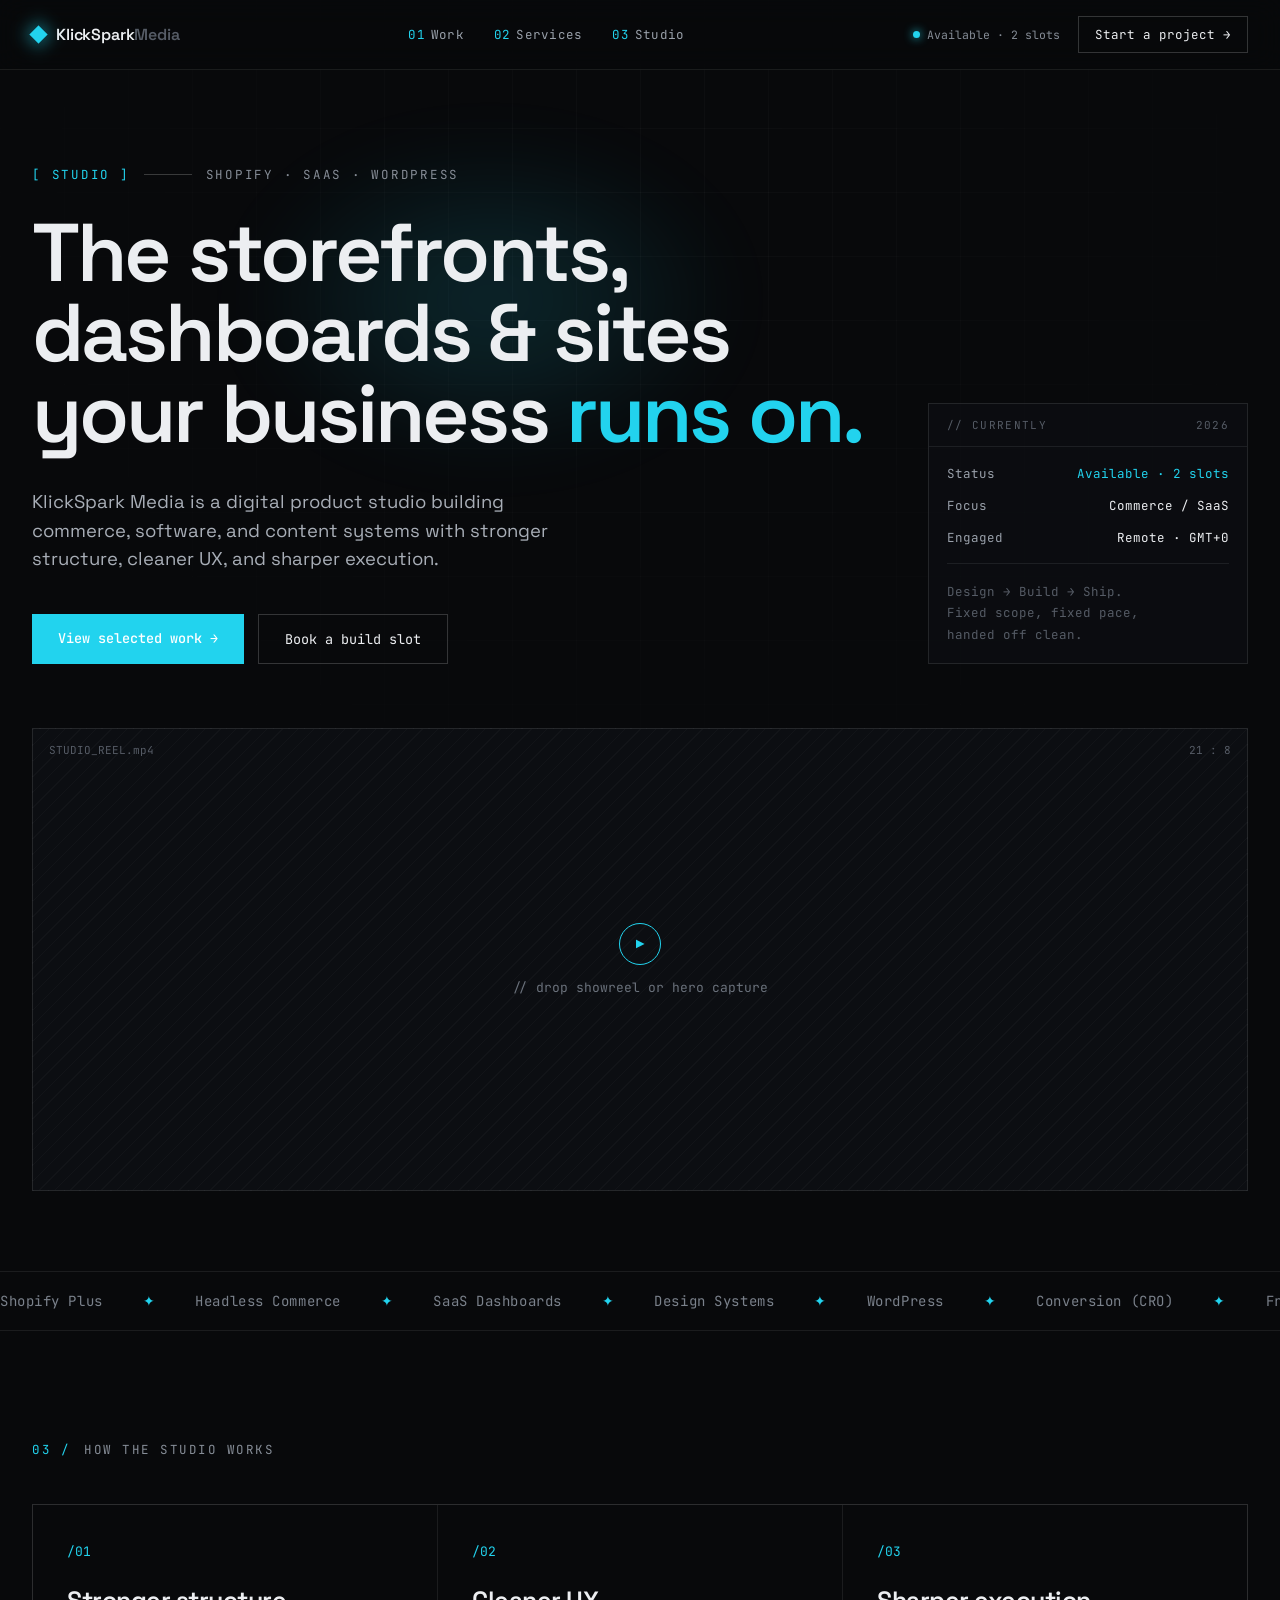
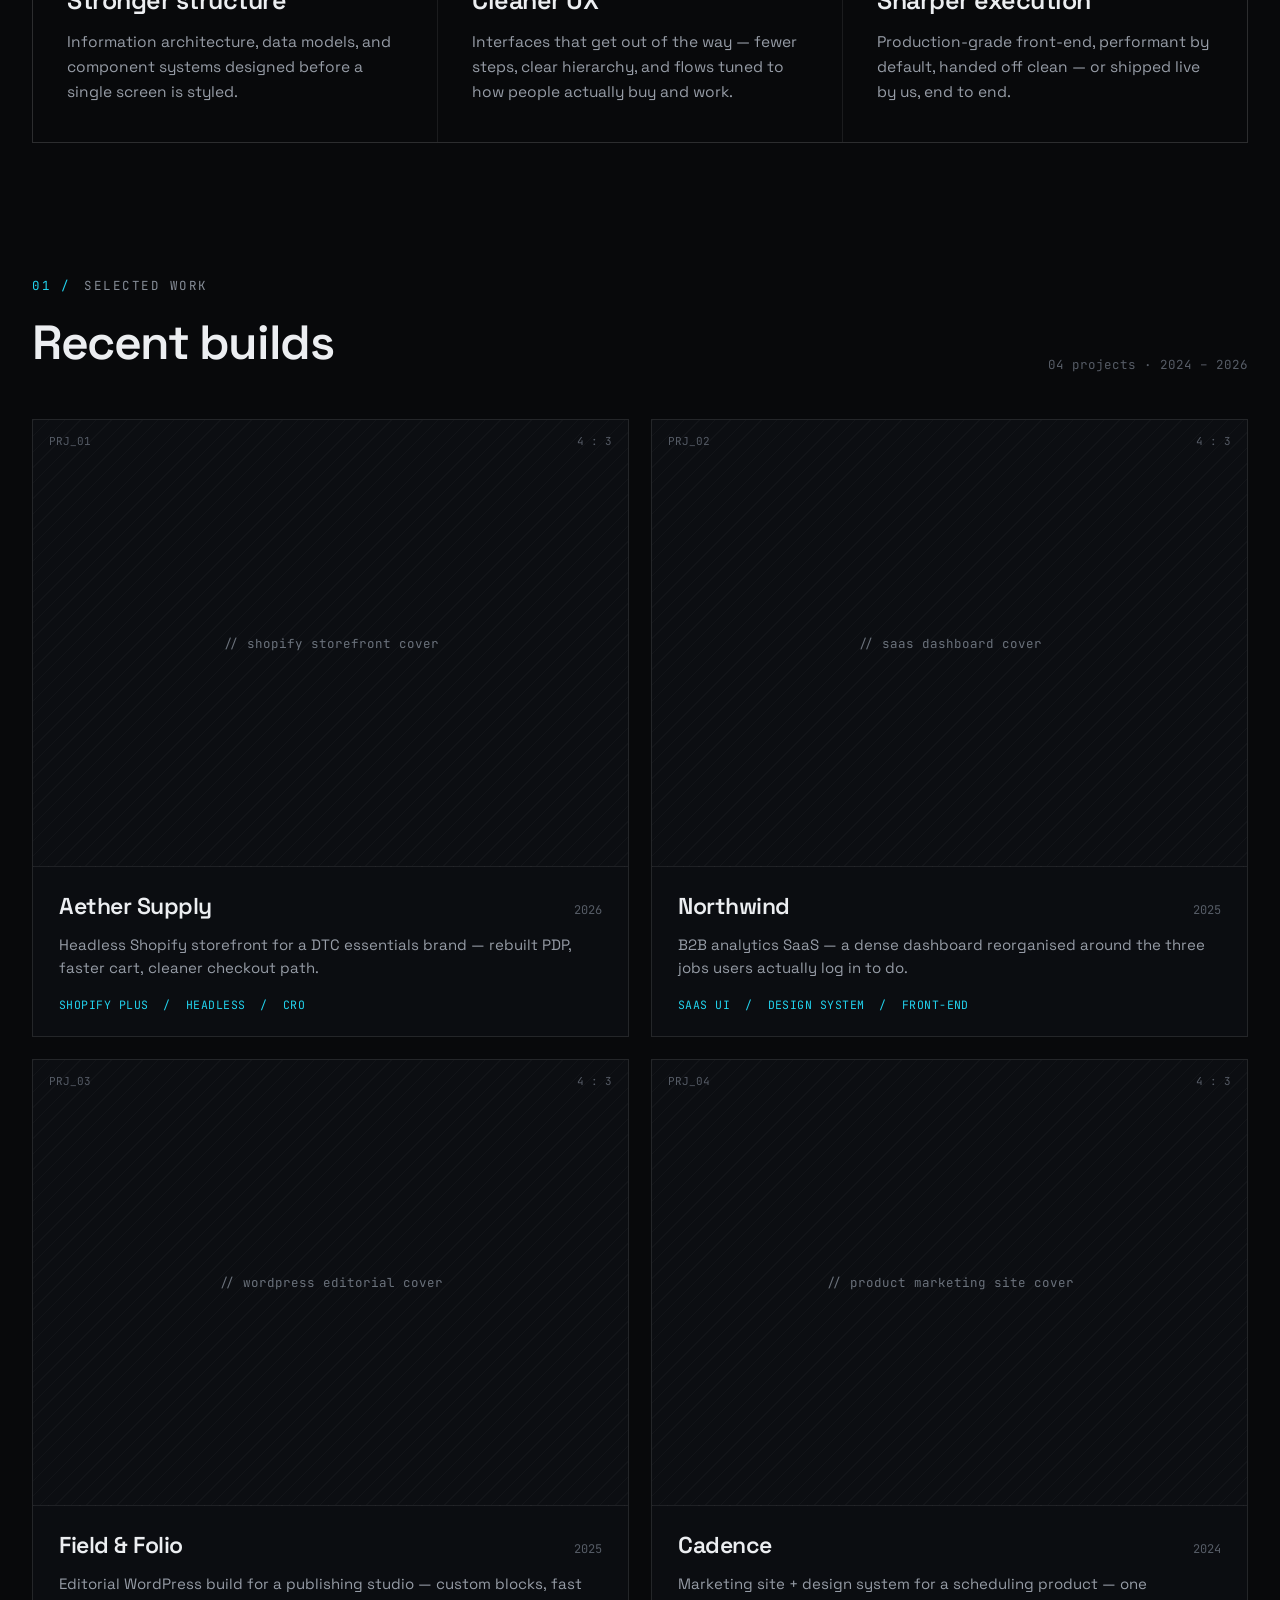
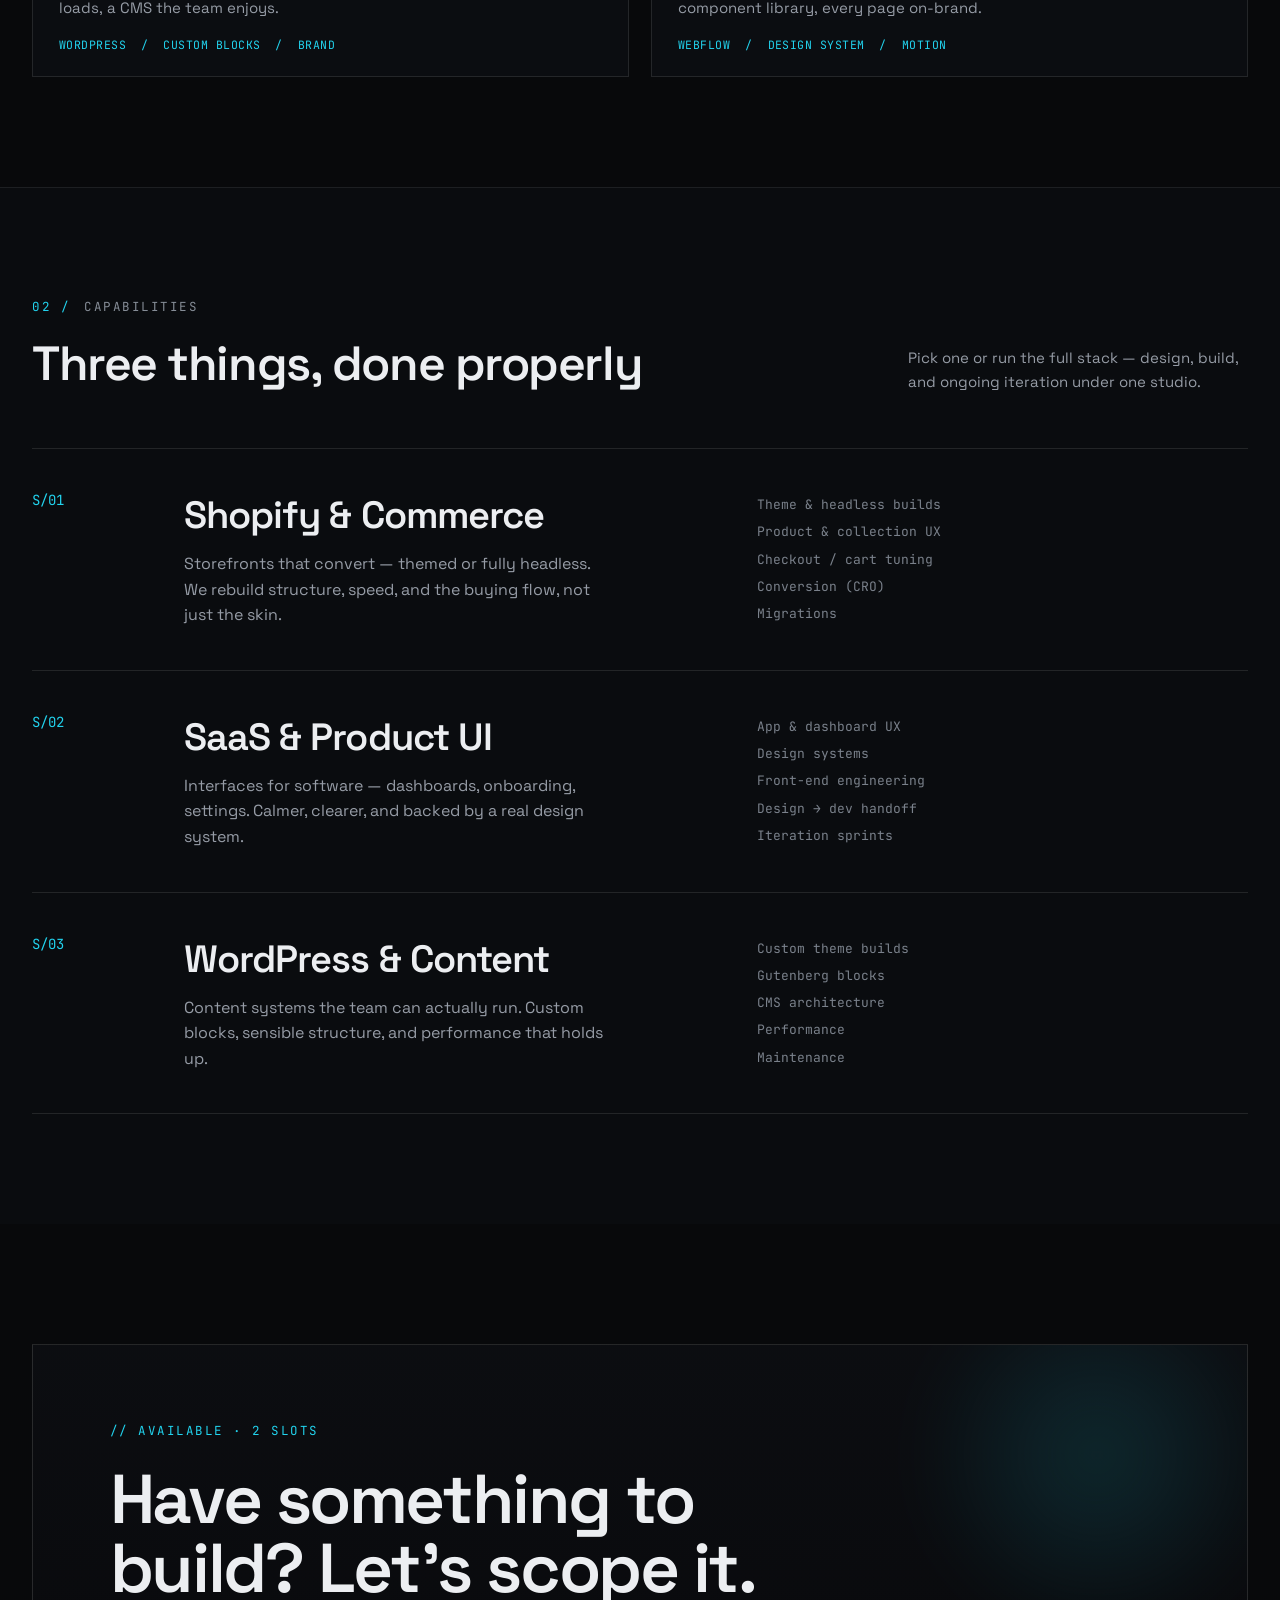
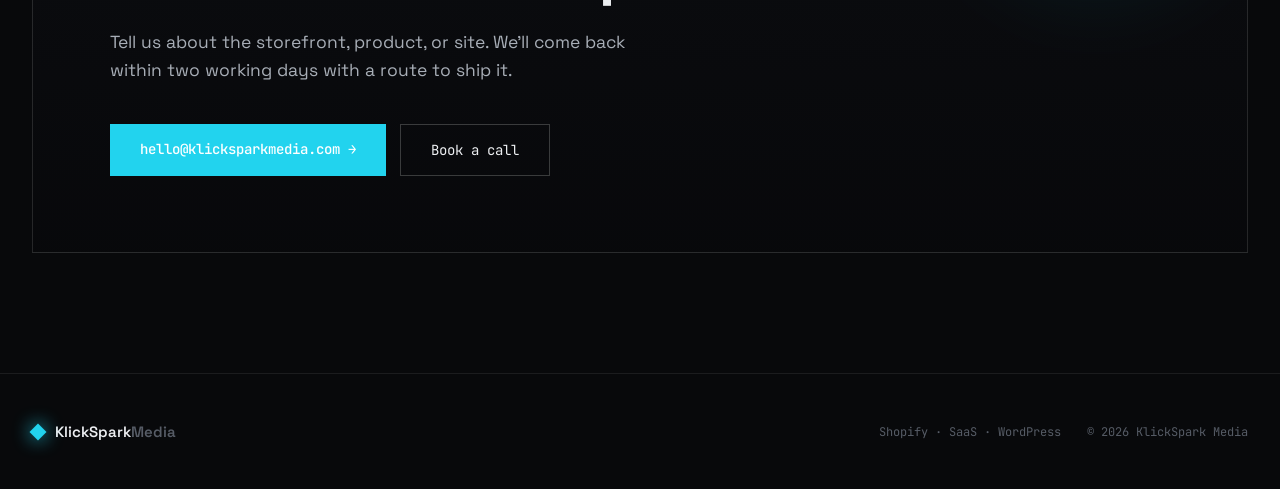
==== index.html @ 528bd523 "Initial build: KlickSpark Media homepage Static marketing homepage built from design handoff — dark " ====
<!DOCTYPE html>
<html lang="en">
<head>
  <meta charset="UTF-8">
  <meta name="viewport" content="width=device-width, initial-scale=1.0">
  <title>KlickSpark Media — Digital Product Studio</title>
  <link rel="preconnect" href="https://fonts.googleapis.com">
  <link rel="preconnect" href="https://fonts.gstatic.com" crossorigin>
  <link href="https://fonts.googleapis.com/css2?family=Space+Grotesk:wght@400;500;600;700&family=JetBrains+Mono:wght@400;500;700&display=swap" rel="stylesheet">
  <link rel="stylesheet" href="styles.css">
</head>
<body>

  <!-- Background grid -->
  <div class="bg-grid" aria-hidden="true"></div>

  <!-- ===================== NAV ===================== -->
  <header class="nav">
    <div class="container nav__inner">
      <a href="#top" class="nav__logo">
        <span class="logo-diamond" aria-hidden="true"></span>
        <span class="logo-wordmark">KlickSpark<span class="logo-muted">Media</span></span>
      </a>
      <nav class="nav__links" aria-label="Primary">
        <a href="#work" class="nav__link"><span class="accent">01</span> Work</a>
        <a href="#services" class="nav__link"><span class="accent">02</span> Services</a>
        <a href="#approach" class="nav__link"><span class="accent">03</span> Studio</a>
      </nav>
      <div class="nav__right">
        <span class="nav__status">
          <span class="status-dot" aria-hidden="true"></span>
          <span class="availability-text">Available · 2 slots</span>
        </span>
        <a href="#contact" class="btn-ghost nav__cta">Start a project →</a>
      </div>
    </div>
  </header>

  <main>

    <!-- ===================== HERO ===================== -->
    <section id="top" class="hero container">
      <div class="hero__blob" aria-hidden="true"></div>

      <div class="hero__grid">
        <!-- Left column -->
        <div class="hero__left">
          <div class="kicker hero__kicker" data-reveal>
            <span class="accent">[ studio ]</span>
            <span class="kicker-line" aria-hidden="true"></span>
            Shopify · SaaS · WordPress
          </div>
          <h1 class="hero__h1" data-reveal>
            The storefronts,<br>dashboards &amp; sites<br>your business <span class="accent">runs&nbsp;on.</span>
          </h1>
          <p class="hero__lead" data-reveal>
            KlickSpark Media is a digital product studio building commerce, software, and content systems with stronger structure, cleaner UX, and sharper execution.
          </p>
          <div class="hero__cta" data-reveal>
            <a href="#work" class="btn-primary">View selected work →</a>
            <a href="#contact" class="btn-ghost">Book a build slot</a>
          </div>
        </div>

        <!-- Right column — meta panel -->
        <aside class="hero__meta" data-reveal>
          <div class="meta-header">
            <span>// currently</span>
            <span>2026</span>
          </div>
          <div class="meta-body">
            <div class="meta-row">
              <span>Status</span>
              <span class="accent availability-text">Available · 2 slots</span>
            </div>
            <div class="meta-row">
              <span>Focus</span>
              <span class="meta-value">Commerce / SaaS</span>
            </div>
            <div class="meta-row">
              <span>Engaged</span>
              <span class="meta-value">Remote · GMT+0</span>
            </div>
            <div class="meta-divider" aria-hidden="true"></div>
            <p class="meta-note">Design → Build → Ship.<br>Fixed scope, fixed pace,<br>handed off clean.</p>
          </div>
        </aside>
      </div>

      <!-- Showreel placeholder -->
      <div class="reel" data-reveal aria-label="Showreel placeholder">
        <span class="reel__label reel__label--tl">STUDIO_REEL.mp4</span>
        <span class="reel__label reel__label--tr">21 : 8</span>
        <div class="reel__center">
          <span class="reel__play" aria-hidden="true">▶</span>
          <span class="reel__caption">// drop showreel or hero capture</span>
        </div>
      </div>
    </section>

    <!-- ===================== MARQUEE ===================== -->
    <section class="marquee" aria-label="Capabilities">
      <div class="marquee__track" aria-hidden="true">
        <div class="marquee__row">
          <span>Shopify Plus</span><span class="accent">✦</span>
          <span>Headless Commerce</span><span class="accent">✦</span>
          <span>SaaS Dashboards</span><span class="accent">✦</span>
          <span>Design Systems</span><span class="accent">✦</span>
          <span>WordPress</span><span class="accent">✦</span>
          <span>Conversion (CRO)</span><span class="accent">✦</span>
          <span>Front-end Engineering</span><span class="accent">✦</span>
          <span>Brand Systems</span><span class="accent">✦</span>
        </div>
        <div class="marquee__row" aria-hidden="true">
          <span>Shopify Plus</span><span class="accent">✦</span>
          <span>Headless Commerce</span><span class="accent">✦</span>
          <span>SaaS Dashboards</span><span class="accent">✦</span>
          <span>Design Systems</span><span class="accent">✦</span>
          <span>WordPress</span><span class="accent">✦</span>
          <span>Conversion (CRO)</span><span class="accent">✦</span>
          <span>Front-end Engineering</span><span class="accent">✦</span>
          <span>Brand Systems</span><span class="accent">✦</span>
        </div>
      </div>
    </section>

    <!-- ===================== APPROACH ===================== -->
    <section id="approach" class="approach container">
      <div class="kicker" data-reveal>
        <span class="accent">03 /</span> How the studio works
      </div>
      <div class="approach__grid">
        <div class="approach__card" data-reveal>
          <div class="approach__index accent">/01</div>
          <h3 class="approach__title">Stronger structure</h3>
          <p class="approach__body">Information architecture, data models, and component systems designed before a single screen is styled.</p>
        </div>
        <div class="approach__card" data-reveal>
          <div class="approach__index accent">/02</div>
          <h3 class="approach__title">Cleaner UX</h3>
          <p class="approach__body">Interfaces that get out of the way — fewer steps, clear hierarchy, and flows tuned to how people actually buy and work.</p>
        </div>
        <div class="approach__card" data-reveal>
          <div class="approach__index accent">/03</div>
          <h3 class="approach__title">Sharper execution</h3>
          <p class="approach__body">Production-grade front-end, performant by default, handed off clean — or shipped live by us, end to end.</p>
        </div>
      </div>
    </section>

    <!-- ===================== WORK ===================== -->
    <section id="work" class="work container">
      <div class="work__header" data-reveal>
        <div>
          <div class="kicker work__kicker"><span class="accent">01 /</span> Selected work</div>
          <h2 class="section-h2">Recent builds</h2>
        </div>
        <span class="work__meta">04 projects · 2024 – 2026</span>
      </div>

      <div class="work__grid">
        <a href="#contact" class="work-card" data-reveal>
          <div class="work-card__cover" aria-label="Aether Supply project cover">
            <span class="cover-label cover-label--tl">PRJ_01</span>
            <span class="cover-label cover-label--tr">4 : 3</span>
            <span class="cover-caption">// shopify storefront cover</span>
          </div>
          <div class="work-card__body">
            <div class="work-card__row">
              <h3 class="work-card__title">Aether Supply</h3>
              <span class="work-card__year">2026</span>
            </div>
            <p class="work-card__summary">Headless Shopify storefront for a DTC essentials brand — rebuilt PDP, faster cart, cleaner checkout path.</p>
            <div class="work-card__tags">Shopify Plus&nbsp;&nbsp;/&nbsp;&nbsp;Headless&nbsp;&nbsp;/&nbsp;&nbsp;CRO</div>
          </div>
        </a>

        <a href="#contact" class="work-card" data-reveal>
          <div class="work-card__cover" aria-label="Northwind project cover">
            <span class="cover-label cover-label--tl">PRJ_02</span>
            <span class="cover-label cover-label--tr">4 : 3</span>
            <span class="cover-caption">// saas dashboard cover</span>
          </div>
          <div class="work-card__body">
            <div class="work-card__row">
              <h3 class="work-card__title">Northwind</h3>
              <span class="work-card__year">2025</span>
            </div>
            <p class="work-card__summary">B2B analytics SaaS — a dense dashboard reorganised around the three jobs users actually log in to do.</p>
            <div class="work-card__tags">SaaS UI&nbsp;&nbsp;/&nbsp;&nbsp;Design System&nbsp;&nbsp;/&nbsp;&nbsp;Front-end</div>
          </div>
        </a>

        <a href="#contact" class="work-card" data-reveal>
          <div class="work-card__cover" aria-label="Field & Folio project cover">
            <span class="cover-label cover-label--tl">PRJ_03</span>
            <span class="cover-label cover-label--tr">4 : 3</span>
            <span class="cover-caption">// wordpress editorial cover</span>
          </div>
          <div class="work-card__body">
            <div class="work-card__row">
              <h3 class="work-card__title">Field &amp; Folio</h3>
              <span class="work-card__year">2025</span>
            </div>
            <p class="work-card__summary">Editorial WordPress build for a publishing studio — custom blocks, fast loads, a CMS the team enjoys.</p>
            <div class="work-card__tags">WordPress&nbsp;&nbsp;/&nbsp;&nbsp;Custom Blocks&nbsp;&nbsp;/&nbsp;&nbsp;Brand</div>
          </div>
        </a>

        <a href="#contact" class="work-card" data-reveal>
          <div class="work-card__cover" aria-label="Cadence project cover">
            <span class="cover-label cover-label--tl">PRJ_04</span>
            <span class="cover-label cover-label--tr">4 : 3</span>
            <span class="cover-caption">// product marketing site cover</span>
          </div>
          <div class="work-card__body">
            <div class="work-card__row">
              <h3 class="work-card__title">Cadence</h3>
              <span class="work-card__year">2024</span>
            </div>
            <p class="work-card__summary">Marketing site + design system for a scheduling product — one component library, every page on-brand.</p>
            <div class="work-card__tags">Webflow&nbsp;&nbsp;/&nbsp;&nbsp;Design System&nbsp;&nbsp;/&nbsp;&nbsp;Motion</div>
          </div>
        </a>
      </div>
    </section>

    <!-- ===================== SERVICES ===================== -->
    <section id="services" class="services">
      <div class="container services__inner">
        <div class="services__header" data-reveal>
          <div>
            <div class="kicker"><span class="accent">02 /</span> Capabilities</div>
            <h2 class="section-h2">Three things, done properly</h2>
          </div>
          <p class="services__subhead">Pick one or run the full stack — design, build, and ongoing iteration under one studio.</p>
        </div>

        <div class="services__list">
          <div class="svc-row" data-reveal>
            <div class="svc-row__code accent">S/01</div>
            <div class="svc-row__content">
              <h3 class="svc-row__title">Shopify &amp; Commerce</h3>
              <p class="svc-row__desc">Storefronts that convert — themed or fully headless. We rebuild structure, speed, and the buying flow, not just the skin.</p>
            </div>
            <div class="svc-row__deliverables">
              Theme &amp; headless builds<br>
              Product &amp; collection UX<br>
              Checkout / cart tuning<br>
              Conversion (CRO)<br>
              Migrations
            </div>
          </div>

          <div class="svc-row" data-reveal>
            <div class="svc-row__code accent">S/02</div>
            <div class="svc-row__content">
              <h3 class="svc-row__title">SaaS &amp; Product UI</h3>
              <p class="svc-row__desc">Interfaces for software — dashboards, onboarding, settings. Calmer, clearer, and backed by a real design system.</p>
            </div>
            <div class="svc-row__deliverables">
              App &amp; dashboard UX<br>
              Design systems<br>
              Front-end engineering<br>
              Design → dev handoff<br>
              Iteration sprints
            </div>
          </div>

          <div class="svc-row" data-reveal>
            <div class="svc-row__code accent">S/03</div>
            <div class="svc-row__content">
              <h3 class="svc-row__title">WordPress &amp; Content</h3>
              <p class="svc-row__desc">Content systems the team can actually run. Custom blocks, sensible structure, and performance that holds up.</p>
            </div>
            <div class="svc-row__deliverables">
              Custom theme builds<br>
              Gutenberg blocks<br>
              CMS architecture<br>
              Performance<br>
              Maintenance
            </div>
          </div>
        </div>
      </div>
    </section>

    <!-- ===================== CONTACT / CTA ===================== -->
    <section id="contact" class="contact container">
      <div class="contact__panel" data-reveal>
        <div class="contact__blob" aria-hidden="true"></div>
        <div class="contact__eyebrow">// <span class="availability-text">Available · 2 slots</span></div>
        <h2 class="contact__h2">Have something to build? Let's scope it.</h2>
        <p class="contact__body">Tell us about the storefront, product, or site. We'll come back within two working days with a route to ship it.</p>
        <div class="contact__cta">
          <a href="mailto:hello@klicksparkmedia.com" class="btn-primary">hello@klicksparkmedia.com →</a>
          <a href="https://klicksparkmedia.com" class="btn-ghost" rel="noopener noreferrer">Book a call</a>
        </div>
      </div>
    </section>

  </main>

  <!-- ===================== FOOTER ===================== -->
  <footer class="footer">
    <div class="container footer__inner">
      <div class="footer__logo">
        <span class="logo-diamond logo-diamond--sm" aria-hidden="true"></span>
        <span class="footer__wordmark">KlickSpark<span class="logo-muted">Media</span></span>
      </div>
      <div class="footer__right">
        <span>Shopify · SaaS · WordPress</span>
        <span>© 2026 KlickSpark Media</span>
      </div>
    </div>
  </footer>

  <script src="main.js"></script>
</body>
</html>
---- styles.css ----
/* ============================================================
   KlickSpark Media — Homepage Stylesheet
   ============================================================ */

/* --- Tokens --- */
:root {
  --accent: #22D3EE;
  --bg: #08090B;
  --bg-alt: #0A0C0F;
  --bg-card: #0B0D11;
  --bg-panel: #0C0E12;
  --text-primary: #ECEEF1;
  --text-body: #969CA6;
  --text-lead: #A8AEB7;
  --text-secondary: #9AA1AB;
  --text-faint: #7A818B;
  --text-meta: #565C66;
  --border: rgba(255,255,255,0.08);
  --border-md: rgba(255,255,255,0.10);
  --border-lg: rgba(255,255,255,0.12);
  --border-btn: rgba(255,255,255,0.18);
  --stripe: rgba(255,255,255,0.022);
  --font-sans: 'Space Grotesk', system-ui, sans-serif;
  --font-mono: 'JetBrains Mono', monospace;
}

/* --- Reset & base --- */
*, *::before, *::after { box-sizing: border-box; margin: 0; padding: 0; }

html {
  scroll-behavior: smooth;
  -webkit-text-size-adjust: 100%;
}

body {
  background: var(--bg);
  color: var(--text-primary);
  font-family: var(--font-sans);
  min-height: 100vh;
  position: relative;
  overflow-x: hidden;
}

::selection { background: var(--accent); color: #fff; }

a { color: inherit; text-decoration: none; }

h1, h2, h3 { font-weight: 600; }

/* --- Background grid --- */
.bg-grid {
  position: fixed;
  inset: 0;
  pointer-events: none;
  z-index: 0;
  background-image:
    linear-gradient(rgba(255,255,255,0.028) 1px, transparent 1px),
    linear-gradient(90deg, rgba(255,255,255,0.028) 1px, transparent 1px);
  background-size: 64px 64px;
  mask-image: radial-gradient(circle at 50% 22%, #000 0%, transparent 78%);
  -webkit-mask-image: radial-gradient(circle at 50% 22%, #000 0%, transparent 78%);
}

/* --- Layout utility --- */
.container {
  max-width: 1320px;
  margin: 0 auto;
  padding-left: 32px;
  padding-right: 32px;
  position: relative;
  z-index: 1;
}

/* --- Accent helper --- */
.accent { color: var(--accent); }

/* --- Kicker (mono label) --- */
.kicker {
  font-family: var(--font-mono);
  font-size: 12.5px;
  letter-spacing: 0.12em;
  text-transform: uppercase;
  color: #868D97;
  display: flex;
  align-items: center;
  gap: 14px;
}

.hero__kicker.kicker { letter-spacing: 0.14em; }

/* --- Section H2 --- */
.section-h2 {
  font-size: clamp(30px, 4vw, 48px);
  letter-spacing: -0.03em;
  font-weight: 600;
  margin-top: 18px;
}

/* --- Buttons --- */
.btn-primary {
  font-family: var(--font-mono);
  font-size: 13.5px;
  font-weight: 500;
  padding: 15px 26px;
  background: var(--accent);
  color: #fff;
  display: inline-block;
  transition: transform 0.2s, box-shadow 0.2s;
}
.btn-primary:hover {
  transform: translateY(-2px);
  box-shadow: 0 10px 30px -8px var(--accent);
}

.btn-ghost {
  font-family: var(--font-mono);
  font-size: 13.5px;
  padding: 15px 26px;
  border: 1px solid var(--border-btn);
  color: var(--text-primary);
  display: inline-block;
  transition: border-color 0.2s, color 0.2s;
}
.btn-ghost:hover {
  border-color: var(--text-primary);
}

/* ============================================================
   NAV
   ============================================================ */
.nav {
  position: sticky;
  top: 0;
  z-index: 50;
  backdrop-filter: blur(14px);
  -webkit-backdrop-filter: blur(14px);
  background: rgba(8,9,11,0.72);
  border-bottom: 1px solid var(--border);
}

.nav__inner {
  display: flex;
  align-items: center;
  justify-content: space-between;
  gap: 24px;
  padding-top: 16px;
  padding-bottom: 16px;
}

.nav__logo {
  display: flex;
  align-items: center;
  gap: 11px;
  flex-shrink: 0;
}

.logo-diamond {
  width: 13px;
  height: 13px;
  background: var(--accent);
  display: inline-block;
  transform: rotate(45deg);
  box-shadow: 0 0 18px var(--accent);
  flex-shrink: 0;
}

.logo-diamond--sm {
  width: 12px;
  height: 12px;
}

.logo-wordmark {
  font-weight: 600;
  font-size: 16px;
  letter-spacing: -0.01em;
}

.logo-muted { color: var(--text-meta); }

.nav__links {
  display: flex;
  align-items: center;
  gap: 30px;
  font-family: var(--font-mono);
  font-size: 12.5px;
  letter-spacing: 0.02em;
  color: var(--text-secondary);
}

.nav__link {
  display: flex;
  gap: 6px;
  transition: color 0.2s;
}
.nav__link:hover { color: var(--text-primary); }

.nav__right {
  display: flex;
  align-items: center;
  gap: 18px;
  flex-shrink: 0;
}

.nav__status {
  font-family: var(--font-mono);
  font-size: 11.5px;
  color: #868D97;
  display: flex;
  align-items: center;
  gap: 7px;
}

.status-dot {
  width: 7px;
  height: 7px;
  border-radius: 50%;
  background: var(--accent);
  box-shadow: 0 0 10px var(--accent);
  animation: ks-blink 1.8s ease-in-out infinite;
  flex-shrink: 0;
}

.nav__cta {
  font-size: 12.5px;
  padding: 9px 16px;
}
.nav__cta:hover {
  border-color: var(--accent);
  color: var(--accent);
}

/* ============================================================
   HERO
   ============================================================ */
.hero {
  padding: 96px 32px 56px;
}

.hero__blob {
  position: absolute;
  top: 60px;
  left: 18%;
  width: 520px;
  height: 340px;
  background: radial-gradient(ellipse at center, var(--accent), transparent 70%);
  opacity: 0.16;
  filter: blur(40px);
  pointer-events: none;
  z-index: 0;
}

.hero__grid {
  display: grid;
  grid-template-columns: 1fr 320px;
  gap: 48px;
  align-items: end;
  position: relative;
  z-index: 1;
}

.hero__kicker { margin-bottom: 30px; }

.kicker-line {
  width: 48px;
  height: 1px;
  background: rgba(255,255,255,0.2);
  display: inline-block;
}

.hero__h1 {
  font-size: clamp(40px, 6.4vw, 86px);
  line-height: 0.98;
  letter-spacing: -0.035em;
}

.hero__lead {
  margin-top: 34px;
  max-width: 560px;
  font-size: 18.5px;
  line-height: 1.55;
  color: var(--text-lead);
}

.hero__cta {
  display: flex;
  gap: 14px;
  margin-top: 40px;
  flex-wrap: wrap;
}

/* meta panel */
.hero__meta {
  border: 1px solid rgba(255,255,255,0.1);
  background: rgba(14,16,20,0.6);
  font-family: var(--font-mono);
  position: relative;
  z-index: 1;
}

.meta-header {
  padding: 14px 18px;
  border-bottom: 1px solid var(--border);
  font-size: 11px;
  letter-spacing: 0.12em;
  text-transform: uppercase;
  color: var(--text-meta);
  display: flex;
  justify-content: space-between;
}

.meta-body {
  padding: 18px;
  display: flex;
  flex-direction: column;
  gap: 15px;
  font-size: 12.5px;
}

.meta-row {
  display: flex;
  justify-content: space-between;
  color: var(--text-secondary);
}

.meta-value { color: var(--text-primary); }

.meta-divider {
  height: 1px;
  background: var(--border);
  margin: 2px 0;
}

.meta-note {
  color: var(--text-meta);
  line-height: 1.7;
}

/* Showreel */
.reel {
  margin-top: 64px;
  position: relative;
  z-index: 1;
  aspect-ratio: 21 / 8;
  border: 1px solid rgba(255,255,255,0.1);
  background-color: var(--bg-panel);
  background-image: repeating-linear-gradient(
    135deg,
    var(--stripe) 0 1px,
    transparent 1px 11px
  );
  display: flex;
  align-items: center;
  justify-content: center;
  overflow: hidden;
}

.reel__label {
  position: absolute;
  top: 14px;
  font-family: var(--font-mono);
  font-size: 11px;
  color: var(--text-meta);
}
.reel__label--tl { left: 16px; }
.reel__label--tr { right: 16px; }

.reel__center {
  font-family: var(--font-mono);
  font-size: 13px;
  color: #6B727C;
  text-align: center;
  display: flex;
  flex-direction: column;
  align-items: center;
  gap: 14px;
}

.reel__play {
  display: flex;
  align-items: center;
  justify-content: center;
  width: 42px;
  height: 42px;
  border: 1px solid var(--accent);
  border-radius: 50%;
  color: var(--accent);
  font-size: 14px;
}

/* ============================================================
   MARQUEE
   ============================================================ */
.marquee {
  border-top: 1px solid var(--border);
  border-bottom: 1px solid var(--border);
  padding: 20px 0;
  overflow: hidden;
  margin-top: 24px;
  position: relative;
  z-index: 1;
}

.marquee__track {
  display: flex;
  width: max-content;
  animation: ks-marquee 32s linear infinite;
  font-family: var(--font-mono);
  font-size: 14px;
  letter-spacing: 0.04em;
  color: var(--text-faint);
}

.marquee__row {
  display: flex;
  gap: 40px;
  padding-right: 40px;
  align-items: center;
}

/* ============================================================
   APPROACH
   ============================================================ */
.approach {
  padding: 110px 32px;
}

.approach .kicker { margin-bottom: 46px; }

.approach__grid {
  display: grid;
  grid-template-columns: repeat(3, 1fr);
  gap: 1px;
  background: rgba(255,255,255,0.08);
  border: 1px solid rgba(255,255,255,0.08);
}

.approach__card {
  background: var(--bg);
  padding: 38px 34px;
}

.approach__index {
  font-family: var(--font-mono);
  font-size: 13px;
  margin-bottom: 24px;
}

.approach__title {
  font-size: 25px;
  letter-spacing: -0.02em;
  font-weight: 600;
  margin-bottom: 14px;
}

.approach__body {
  color: var(--text-body);
  line-height: 1.6;
  font-size: 15.5px;
}

/* ============================================================
   WORK
   ============================================================ */
.work {
  padding: 24px 32px 110px;
}

.work__header {
  display: flex;
  justify-content: space-between;
  align-items: flex-end;
  margin-bottom: 46px;
  gap: 24px;
  flex-wrap: wrap;
}

.work__kicker { margin-bottom: 18px; }

.work__meta {
  font-family: var(--font-mono);
  font-size: 12.5px;
  color: var(--text-meta);
  flex-shrink: 0;
}

.work__grid {
  display: grid;
  grid-template-columns: repeat(2, 1fr);
  gap: 22px;
}

.work-card {
  display: block;
  border: 1px solid rgba(255,255,255,0.1);
  background: var(--bg-card);
  transition: border-color 0.25s, transform 0.25s;
}
.work-card:hover {
  border-color: var(--accent);
  transform: translateY(-3px);
}

.work-card__cover {
  position: relative;
  aspect-ratio: 4 / 3;
  background-color: var(--bg-panel);
  background-image: repeating-linear-gradient(
    135deg,
    var(--stripe) 0 1px,
    transparent 1px 11px
  );
  display: flex;
  align-items: center;
  justify-content: center;
  overflow: hidden;
  border-bottom: 1px solid rgba(255,255,255,0.08);
}

.cover-label {
  position: absolute;
  top: 14px;
  font-family: var(--font-mono);
  font-size: 11px;
  color: var(--text-meta);
}
.cover-label--tl { left: 16px; }
.cover-label--tr { right: 16px; }

.cover-caption {
  font-family: var(--font-mono);
  font-size: 12.5px;
  color: #6B727C;
}

.work-card__body {
  padding: 24px 26px;
  display: flex;
  flex-direction: column;
  gap: 12px;
}

.work-card__row {
  display: flex;
  justify-content: space-between;
  align-items: baseline;
  gap: 16px;
}

.work-card__title {
  font-size: 23px;
  letter-spacing: -0.02em;
  font-weight: 600;
}

.work-card__year {
  font-family: var(--font-mono);
  font-size: 12px;
  color: var(--text-meta);
  flex-shrink: 0;
}

.work-card__summary {
  color: var(--text-body);
  line-height: 1.55;
  font-size: 15px;
}

.work-card__tags {
  font-family: var(--font-mono);
  font-size: 11.5px;
  letter-spacing: 0.04em;
  color: var(--accent);
  text-transform: uppercase;
  margin-top: 6px;
}

/* ============================================================
   SERVICES
   ============================================================ */
.services {
  border-top: 1px solid var(--border);
  background: var(--bg-alt);
  position: relative;
  z-index: 1;
}

.services__inner {
  padding: 110px 32px;
}

.services__header {
  display: flex;
  justify-content: space-between;
  align-items: flex-end;
  margin-bottom: 54px;
  gap: 24px;
  flex-wrap: wrap;
}

.services__header .kicker { margin-bottom: 18px; }

.services__subhead {
  max-width: 340px;
  color: var(--text-body);
  font-size: 15px;
  line-height: 1.6;
}

.services__list {
  border-top: 1px solid rgba(255,255,255,0.1);
}

.svc-row {
  display: grid;
  grid-template-columns: 120px 1.1fr 1fr;
  gap: 32px;
  padding: 42px 0;
  border-bottom: 1px solid rgba(255,255,255,0.1);
  align-items: start;
}

.svc-row__code {
  font-family: var(--font-mono);
  font-size: 14px;
}

.svc-row__title {
  font-size: clamp(26px, 3vw, 38px);
  letter-spacing: -0.025em;
  font-weight: 600;
  margin-bottom: 12px;
}

.svc-row__desc {
  color: var(--text-body);
  line-height: 1.6;
  font-size: 16px;
  max-width: 420px;
}

.svc-row__deliverables {
  font-family: var(--font-mono);
  font-size: 13px;
  color: var(--text-faint);
  line-height: 2.1;
}

/* ============================================================
   CONTACT
   ============================================================ */
.contact {
  padding: 120px 32px;
}

.contact__panel {
  border: 1px solid var(--border-lg);
  background: linear-gradient(180deg, rgba(14,16,20,0.7), rgba(8,9,11,0.7));
  padding: clamp(40px, 6vw, 84px);
  position: relative;
  overflow: hidden;
}

.contact__blob {
  position: absolute;
  top: -80px;
  right: -40px;
  width: 380px;
  height: 380px;
  background: radial-gradient(circle, var(--accent), transparent 70%);
  opacity: 0.14;
  filter: blur(30px);
  pointer-events: none;
}

.contact__eyebrow {
  font-family: var(--font-mono);
  font-size: 12.5px;
  letter-spacing: 0.12em;
  text-transform: uppercase;
  color: var(--accent);
  margin-bottom: 26px;
  position: relative;
}

.contact__h2 {
  font-size: clamp(34px, 5.4vw, 72px);
  line-height: 1.0;
  letter-spacing: -0.035em;
  max-width: 780px;
  position: relative;
}

.contact__body {
  margin: 26px 0 40px;
  max-width: 520px;
  color: var(--text-lead);
  font-size: 17.5px;
  line-height: 1.55;
  position: relative;
}

.contact__cta {
  display: flex;
  gap: 14px;
  flex-wrap: wrap;
  position: relative;
}

.contact__cta .btn-primary {
  font-size: 14px;
  padding: 16px 30px;
}
.contact__cta .btn-primary:hover {
  box-shadow: 0 12px 32px -8px var(--accent);
}

.contact__cta .btn-ghost {
  font-size: 14px;
  padding: 16px 30px;
  border-color: rgba(255,255,255,0.2);
}
.contact__cta .btn-ghost:hover {
  border-color: var(--text-primary);
}

/* ============================================================
   FOOTER
   ============================================================ */
.footer {
  border-top: 1px solid var(--border);
  position: relative;
  z-index: 1;
}

.footer__inner {
  padding: 48px 32px;
  display: flex;
  justify-content: space-between;
  align-items: center;
  gap: 24px;
  flex-wrap: wrap;
}

.footer__logo {
  display: flex;
  align-items: center;
  gap: 11px;
}

.footer__wordmark {
  font-weight: 600;
  font-size: 15px;
}

.footer__right {
  font-family: var(--font-mono);
  font-size: 12px;
  color: var(--text-meta);
  display: flex;
  gap: 26px;
  flex-wrap: wrap;
}

/* ============================================================
   ANIMATIONS
   ============================================================ */
@keyframes ks-marquee {
  from { transform: translateX(0); }
  to   { transform: translateX(-50%); }
}

@keyframes ks-blink {
  0%, 100% { opacity: 1; }
  50%       { opacity: 0.25; }
}

/* Reveal — hidden state only when JS has initialised */
.js [data-reveal] {
  opacity: 0;
  transform: translateY(20px);
  transition:
    opacity 0.7s cubic-bezier(0.2, 0.7, 0.2, 1),
    transform 0.7s cubic-bezier(0.2, 0.7, 0.2, 1);
}
.js [data-reveal].is-visible {
  opacity: 1;
  transform: none;
}

/* No JS / reduced motion: show everything */
@media (prefers-reduced-motion: reduce) {
  [data-reveal] {
    opacity: 1 !important;
    transform: none !important;
    transition: none !important;
  }
  .marquee__track {
    animation: none;
  }
  .status-dot {
    animation: none;
  }
}

/* ============================================================
   RESPONSIVE
   ============================================================ */

/* ≤960px */
@media (max-width: 960px) {
  .hero__grid {
    grid-template-columns: 1fr;
    gap: 36px;
    align-items: start;
  }
  .approach__grid {
    grid-template-columns: 1fr;
  }
  .svc-row {
    grid-template-columns: 64px 1fr;
    gap: 10px 20px;
  }
  .svc-row__deliverables {
    grid-column: 1 / -1;
    padding-top: 6px;
  }
  .nav__links {
    display: none;
  }
}

/* ≤720px */
@media (max-width: 720px) {
  .work__grid {
    grid-template-columns: 1fr;
  }
  .nav__status {
    display: none;
  }
  .reel {
    aspect-ratio: 16 / 10;
  }
  .container,
  .hero,
  .approach,
  .work,
  .services__inner,
  .contact,
  .footer__inner,
  .nav__inner {
    padding-left: 20px;
    padding-right: 20px;
  }
  .approach,
  .work,
  .services__inner,
  .contact {
    padding-top: 68px;
    padding-bottom: 68px;
  }
  .hero {
    padding-top: 60px;
  }
}

/* ≤460px */
@media (max-width: 460px) {
  .svc-row {
    grid-template-columns: 1fr;
  }
  .hero__cta a,
  .contact__cta a {
    width: 100%;
    text-align: center;
  }
  .hero__cta,
  .contact__cta {
    flex-direction: column;
  }
}
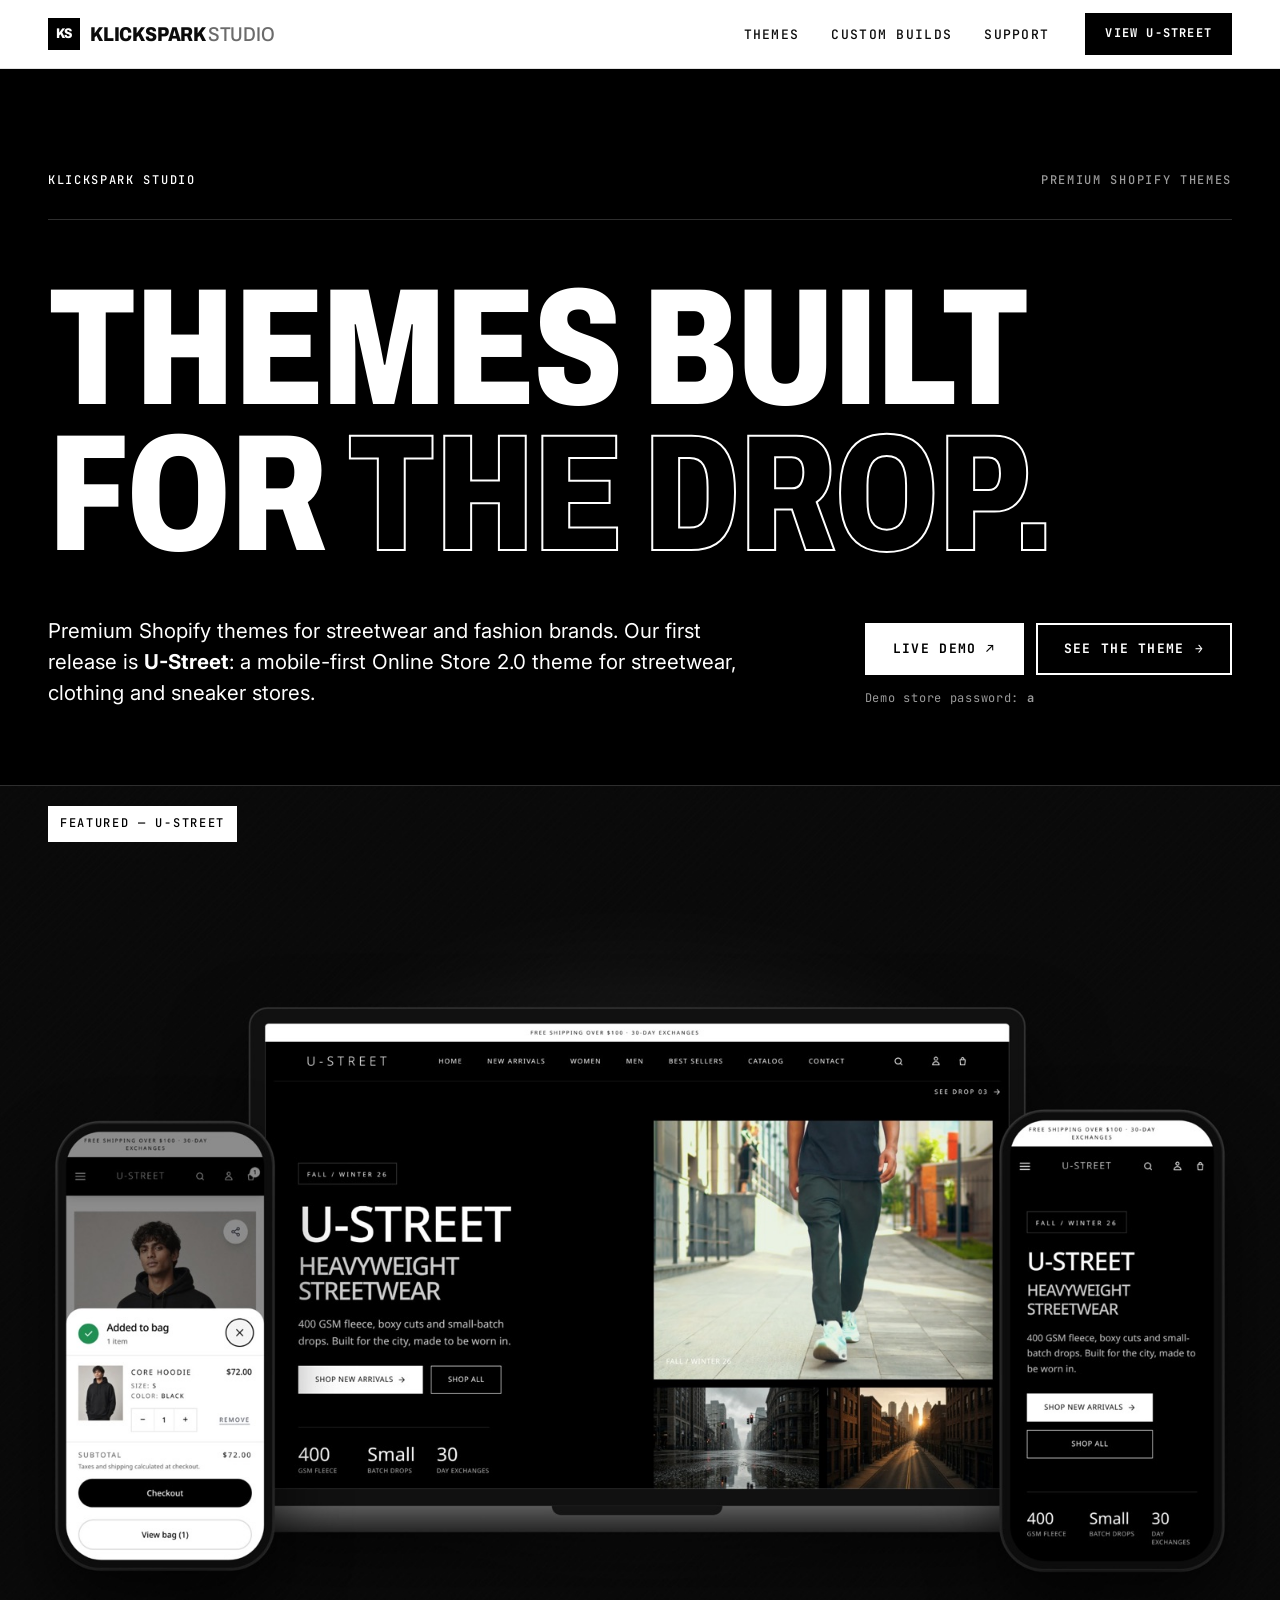
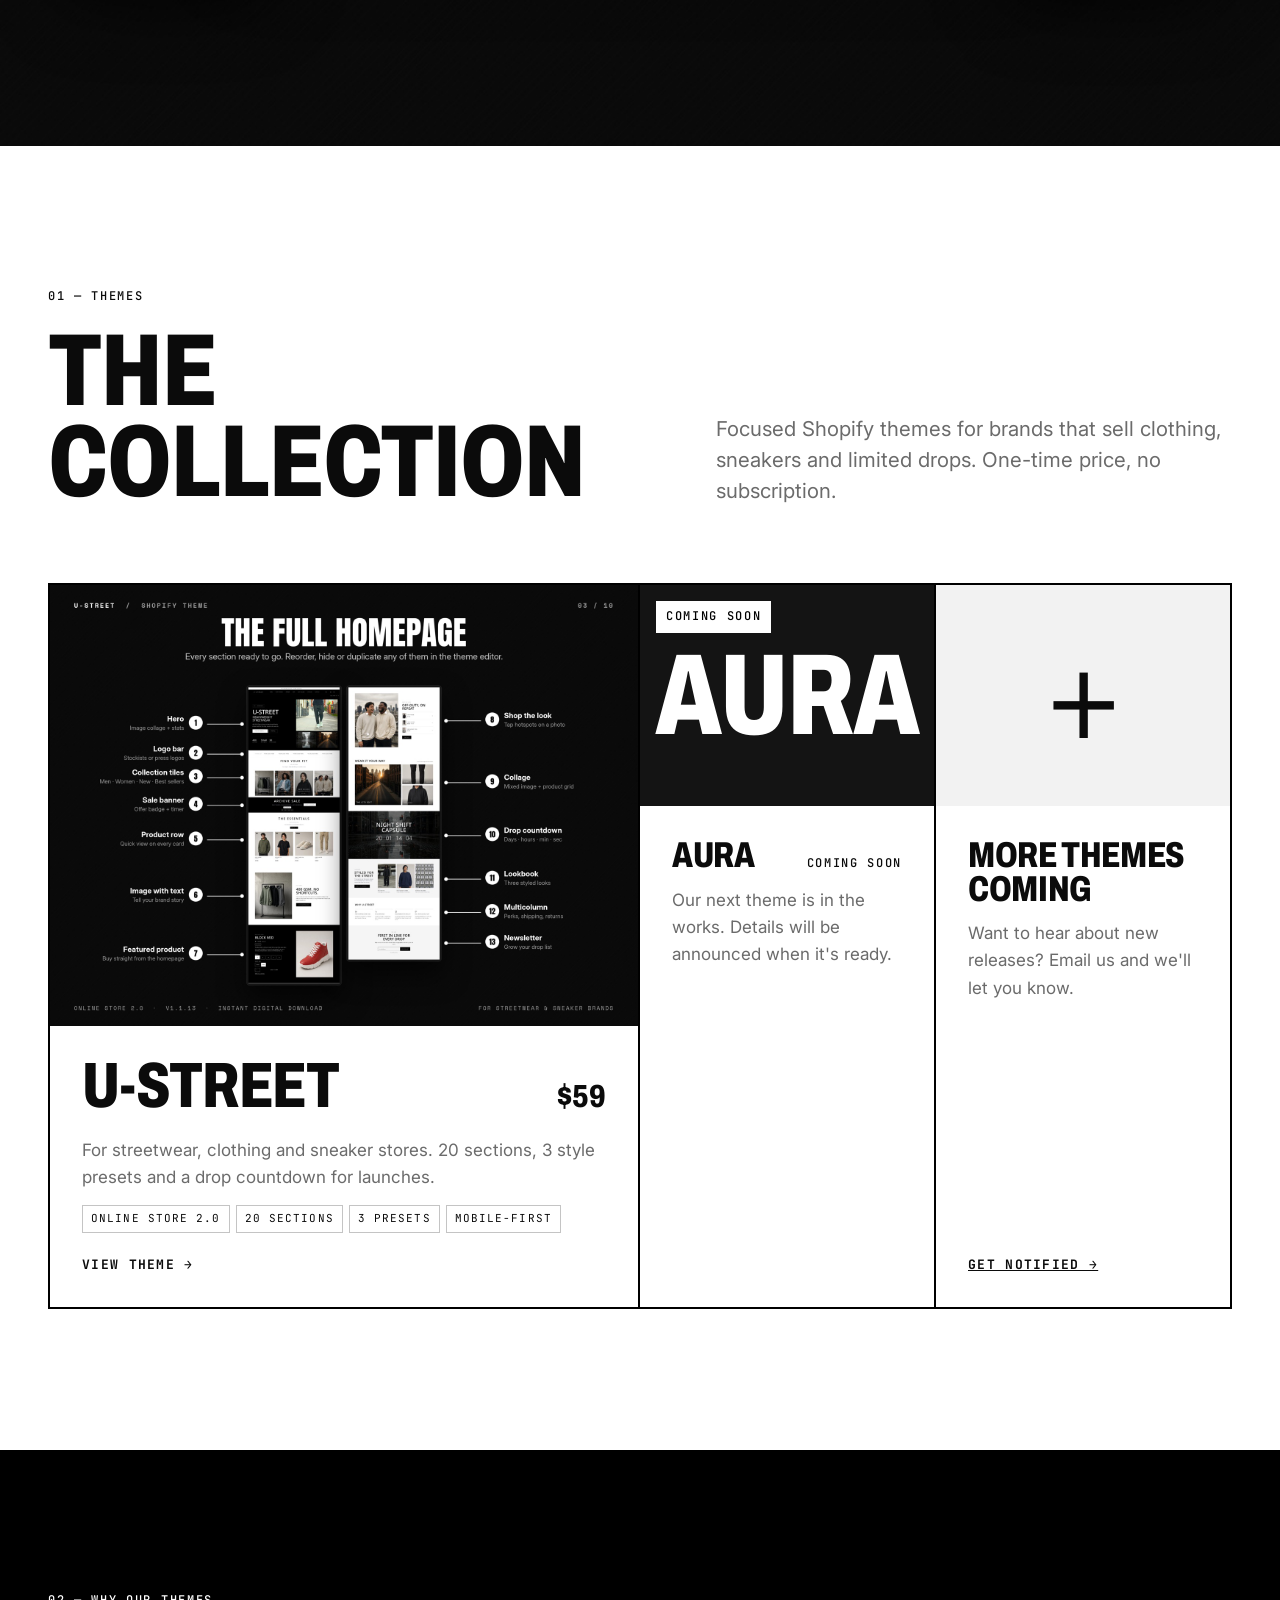
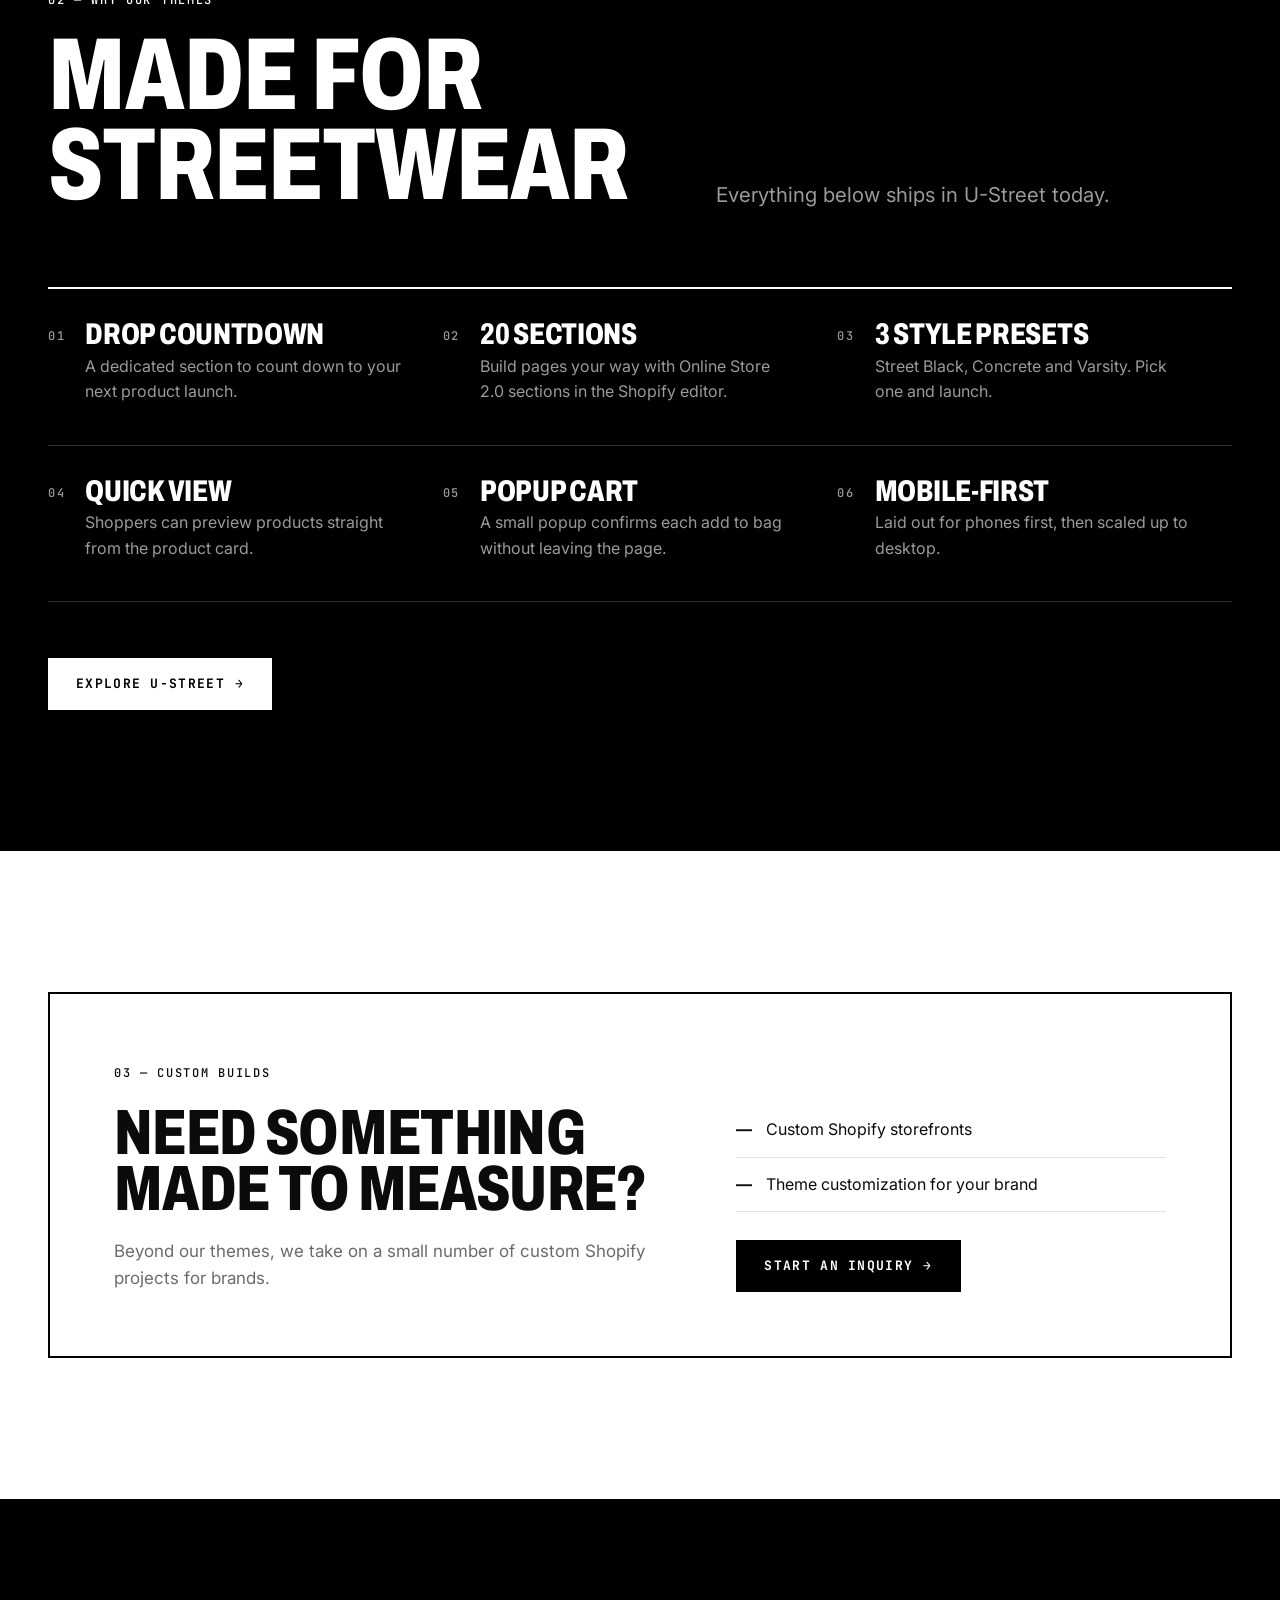
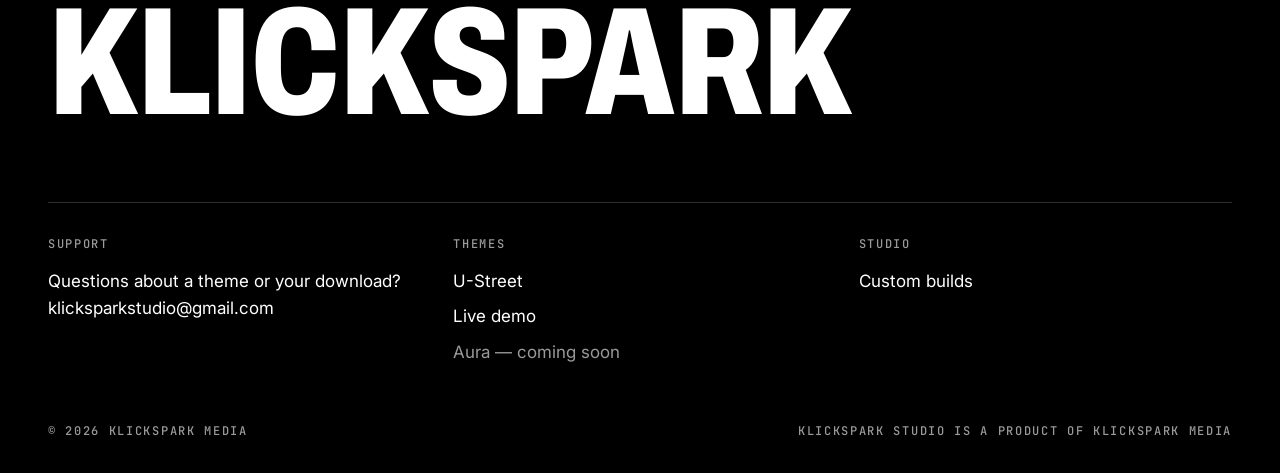
==== commit db7cad4b: "Redesign as KlickSpark Studio: themes-first site with U-Street page - New homepage: U-Street hero, t" ====
--- a/index.html
+++ b/index.html
@@ -2,319 +2,251 @@
 <html lang="en">
 <head>
   <meta charset="UTF-8">
-  <meta name="viewport" content="width=device-width, initial-scale=1.0">
-  <title>KlickSpark Media — Digital Product Studio</title>
+  <meta name="viewport" content="width=device-width, initial-scale=1">
+  <title>KlickSpark Studio — Premium Shopify Themes for Streetwear &amp; Fashion</title>
+  <meta name="description" content="KlickSpark Studio makes premium Shopify themes for streetwear and fashion brands. Meet U-Street: an Online Store 2.0 theme with 20 sections, 3 style presets and a drop countdown. $59, one-time.">
+  <link rel="canonical" href="https://klicksparkmedia.com/">
+  <meta name="theme-color" content="#000000">
+
+  <meta property="og:type" content="website">
+  <meta property="og:site_name" content="KlickSpark Studio">
+  <meta property="og:title" content="KlickSpark Studio — Premium Shopify Themes">
+  <meta property="og:description" content="Premium Shopify themes for streetwear and fashion brands. Meet U-Street.">
+  <meta property="og:url" content="https://klicksparkmedia.com/">
+  <meta property="og:image" content="https://klicksparkmedia.com/assets/ustreet/01b-hero-cover-notext.jpg">
+  <meta property="og:image:width" content="1600">
+  <meta property="og:image:height" content="1200">
+  <meta property="og:image:alt" content="The U-Street Shopify theme shown on laptop and phone screens">
+  <meta name="twitter:card" content="summary_large_image">
+
+  <link rel="icon" href="favicon.svg" type="image/svg+xml">
   <link rel="preconnect" href="https://fonts.googleapis.com">
   <link rel="preconnect" href="https://fonts.gstatic.com" crossorigin>
-  <link href="https://fonts.googleapis.com/css2?family=Space+Grotesk:wght@400;500;600;700&family=JetBrains+Mono:wght@400;500;700&display=swap" rel="stylesheet">
+  <link href="https://fonts.googleapis.com/css2?family=Archivo:wdth,wght@62..125,400..900&family=Inter:wght@400;500;600;700&family=JetBrains+Mono:wght@400;500;700&display=swap" rel="stylesheet">
   <link rel="stylesheet" href="styles.css">
 </head>
 <body>
-
-  <!-- Background grid -->
-  <div class="bg-grid" aria-hidden="true"></div>
-
-  <!-- ===================== NAV ===================== -->
-  <header class="nav">
-    <div class="container nav__inner">
-      <a href="#top" class="nav__logo">
-        <span class="logo-diamond" aria-hidden="true"></span>
-        <span class="logo-wordmark">KlickSpark<span class="logo-muted">Media</span></span>
+  <a class="skip-link" href="#main">Skip to content</a>
+
+  <header class="site-header">
+    <div class="wrap site-header__inner">
+      <a href="index.html" class="brand" aria-label="KlickSpark Studio home">
+        <span class="brand__mark" aria-hidden="true">KS</span>
+        <span>KlickSpark <span class="brand__sub">Studio</span></span>
       </a>
-      <nav class="nav__links" aria-label="Primary">
-        <a href="#work" class="nav__link"><span class="accent">01</span> Work</a>
-        <a href="#services" class="nav__link"><span class="accent">02</span> Services</a>
-        <a href="#approach" class="nav__link"><span class="accent">03</span> Studio</a>
+      <button class="nav-toggle" type="button" aria-expanded="false" aria-controls="site-nav" aria-label="Open menu"><span></span></button>
+      <nav class="site-nav" id="site-nav" aria-label="Primary">
+        <ul class="site-nav__links">
+          <li><a href="#themes">Themes</a></li>
+          <li><a href="#custom">Custom builds</a></li>
+          <li><a href="#support">Support</a></li>
+        </ul>
+        <a href="u-street.html" class="btn btn--sm">View U-Street</a>
       </nav>
-      <div class="nav__right">
-        <span class="nav__status">
-          <span class="status-dot" aria-hidden="true"></span>
-          <span class="availability-text">Available · 2 slots</span>
-        </span>
-        <a href="#contact" class="btn-ghost nav__cta">Start a project →</a>
-      </div>
     </div>
   </header>
 
-  <main>
-
-    <!-- ===================== HERO ===================== -->
-    <section id="top" class="hero container">
-      <div class="hero__blob" aria-hidden="true"></div>
-
-      <div class="hero__grid">
-        <!-- Left column -->
-        <div class="hero__left">
-          <div class="kicker hero__kicker" data-reveal>
-            <span class="accent">[ studio ]</span>
-            <span class="kicker-line" aria-hidden="true"></span>
-            Shopify · SaaS · WordPress
-          </div>
-          <h1 class="hero__h1" data-reveal>
-            The storefronts,<br>dashboards &amp; sites<br>your business <span class="accent">runs&nbsp;on.</span>
-          </h1>
-          <p class="hero__lead" data-reveal>
-            KlickSpark Media is a digital product studio building commerce, software, and content systems with stronger structure, cleaner UX, and sharper execution.
-          </p>
-          <div class="hero__cta" data-reveal>
-            <a href="#work" class="btn-primary">View selected work →</a>
-            <a href="#contact" class="btn-ghost">Book a build slot</a>
-          </div>
-        </div>
-
-        <!-- Right column — meta panel -->
-        <aside class="hero__meta" data-reveal>
-          <div class="meta-header">
-            <span>// currently</span>
-            <span>2026</span>
-          </div>
-          <div class="meta-body">
-            <div class="meta-row">
-              <span>Status</span>
-              <span class="accent availability-text">Available · 2 slots</span>
-            </div>
-            <div class="meta-row">
-              <span>Focus</span>
-              <span class="meta-value">Commerce / SaaS</span>
-            </div>
-            <div class="meta-row">
-              <span>Engaged</span>
-              <span class="meta-value">Remote · GMT+0</span>
-            </div>
-            <div class="meta-divider" aria-hidden="true"></div>
-            <p class="meta-note">Design → Build → Ship.<br>Fixed scope, fixed pace,<br>handed off clean.</p>
-          </div>
-        </aside>
-      </div>
-
-      <!-- Showreel placeholder -->
-      <div class="reel" data-reveal aria-label="Showreel placeholder">
-        <span class="reel__label reel__label--tl">STUDIO_REEL.mp4</span>
-        <span class="reel__label reel__label--tr">21 : 8</span>
-        <div class="reel__center">
-          <span class="reel__play" aria-hidden="true">▶</span>
-          <span class="reel__caption">// drop showreel or hero capture</span>
-        </div>
-      </div>
-    </section>
-
-    <!-- ===================== MARQUEE ===================== -->
-    <section class="marquee" aria-label="Capabilities">
-      <div class="marquee__track" aria-hidden="true">
-        <div class="marquee__row">
-          <span>Shopify Plus</span><span class="accent">✦</span>
-          <span>Headless Commerce</span><span class="accent">✦</span>
-          <span>SaaS Dashboards</span><span class="accent">✦</span>
-          <span>Design Systems</span><span class="accent">✦</span>
-          <span>WordPress</span><span class="accent">✦</span>
-          <span>Conversion (CRO)</span><span class="accent">✦</span>
-          <span>Front-end Engineering</span><span class="accent">✦</span>
-          <span>Brand Systems</span><span class="accent">✦</span>
-        </div>
-        <div class="marquee__row" aria-hidden="true">
-          <span>Shopify Plus</span><span class="accent">✦</span>
-          <span>Headless Commerce</span><span class="accent">✦</span>
-          <span>SaaS Dashboards</span><span class="accent">✦</span>
-          <span>Design Systems</span><span class="accent">✦</span>
-          <span>WordPress</span><span class="accent">✦</span>
-          <span>Conversion (CRO)</span><span class="accent">✦</span>
-          <span>Front-end Engineering</span><span class="accent">✦</span>
-          <span>Brand Systems</span><span class="accent">✦</span>
-        </div>
-      </div>
-    </section>
-
-    <!-- ===================== APPROACH ===================== -->
-    <section id="approach" class="approach container">
-      <div class="kicker" data-reveal>
-        <span class="accent">03 /</span> How the studio works
-      </div>
-      <div class="approach__grid">
-        <div class="approach__card" data-reveal>
-          <div class="approach__index accent">/01</div>
-          <h3 class="approach__title">Stronger structure</h3>
-          <p class="approach__body">Information architecture, data models, and component systems designed before a single screen is styled.</p>
-        </div>
-        <div class="approach__card" data-reveal>
-          <div class="approach__index accent">/02</div>
-          <h3 class="approach__title">Cleaner UX</h3>
-          <p class="approach__body">Interfaces that get out of the way — fewer steps, clear hierarchy, and flows tuned to how people actually buy and work.</p>
-        </div>
-        <div class="approach__card" data-reveal>
-          <div class="approach__index accent">/03</div>
-          <h3 class="approach__title">Sharper execution</h3>
-          <p class="approach__body">Production-grade front-end, performant by default, handed off clean — or shipped live by us, end to end.</p>
-        </div>
-      </div>
-    </section>
-
-    <!-- ===================== WORK ===================== -->
-    <section id="work" class="work container">
-      <div class="work__header" data-reveal>
+  <main id="main">
+
+    <!-- ============ HERO ============ -->
+    <section class="hero on-dark" aria-labelledby="hero-title">
+      <div class="wrap">
+        <div class="hero__top">
+          <span class="label">KlickSpark Studio</span>
+          <span class="label muted">Premium Shopify themes</span>
+        </div>
+        <h1 id="hero-title" class="display h-xl hero__title" data-reveal>
+          Themes built<br>for <span class="outline">the drop.</span>
+        </h1>
+        <div class="hero__body" data-reveal>
+          <div>
+            <p class="lead">Premium Shopify themes for streetwear and fashion brands. Our first release is <strong>U-Street</strong>: a mobile-first Online Store 2.0 theme for streetwear, clothing and sneaker stores.</p>
+          </div>
+          <div>
+            <div class="btn-row">
+              <a href="https://klickspark.myshopify.com" class="btn" target="_blank" rel="noopener">Live demo <span class="arrow" aria-hidden="true">↗</span><span class="sr-only">(opens in a new tab)</span></a>
+              <a href="u-street.html" class="btn btn--outline">See the theme <span class="arrow" aria-hidden="true">→</span></a>
+            </div>
+            <p class="note muted">Demo store password: <strong>a</strong></p>
+          </div>
+        </div>
+      </div>
+      <div class="hero__media">
+        <span class="hero__tag label">Featured — U-Street</span>
+        <img src="assets/ustreet/01b-hero-cover-notext.jpg" width="1600" height="1200"
+             alt="The U-Street Shopify theme displayed on a laptop and two phones, showing a black streetwear storefront and the popup cart"
+             fetchpriority="high">
+      </div>
+    </section>
+
+    <!-- ============ THEMES ============ -->
+    <section class="section" id="themes" aria-labelledby="themes-title">
+      <div class="wrap">
+        <div class="section-head">
+          <div>
+            <span class="label">01 — Themes</span>
+            <h2 id="themes-title" class="display h-lg">The collection</h2>
+          </div>
+          <p class="lead muted">Focused Shopify themes for brands that sell clothing, sneakers and limited drops. One-time price, no subscription.</p>
+        </div>
+
+        <div class="theme-grid">
+          <article class="theme-card theme-card--feature">
+            <div class="theme-card__media">
+              <img src="assets/ustreet/03-homepage.jpg" width="1600" height="1200" loading="lazy"
+                   alt="U-Street theme homepage preview">
+            </div>
+            <div class="theme-card__body">
+              <div class="theme-card__row">
+                <h3 class="display h-md"><a class="theme-card__link" href="u-street.html">U-Street</a></h3>
+                <span class="theme-card__price">$59</span>
+              </div>
+              <p class="muted">For streetwear, clothing and sneaker stores. 20 sections, 3 style presets and a drop countdown for launches.</p>
+              <ul class="tags" aria-label="Highlights">
+                <li class="tag">Online Store 2.0</li>
+                <li class="tag">20 sections</li>
+                <li class="tag">3 presets</li>
+                <li class="tag">Mobile-first</li>
+              </ul>
+              <span class="theme-card__cta" aria-hidden="true">View theme →</span>
+            </div>
+          </article>
+
+          <article class="theme-card">
+            <div class="placeholder placeholder--dark" aria-hidden="true">
+              <span class="placeholder__badge label">Coming soon</span>
+              <span class="display placeholder__word">Aura</span>
+            </div>
+            <div class="theme-card__body">
+              <div class="theme-card__row">
+                <h3 class="display h-sm">Aura</h3>
+                <span class="label">Coming soon</span>
+              </div>
+              <p class="muted">Our next theme is in the works. Details will be announced when it's ready.</p>
+            </div>
+          </article>
+
+          <article class="theme-card">
+            <div class="placeholder placeholder--light" aria-hidden="true">
+              <span class="placeholder__plus">+</span>
+            </div>
+            <div class="theme-card__body">
+              <div class="theme-card__row">
+                <h3 class="display h-sm">More themes coming</h3>
+              </div>
+              <p class="muted">Want to hear about new releases? Email us and we'll let you know.</p>
+              <a class="theme-card__cta" href="mailto:klicksparkstudio@gmail.com?subject=Notify%20me%20about%20new%20themes">Get notified →</a>
+            </div>
+          </article>
+        </div>
+      </div>
+    </section>
+
+    <!-- ============ WHY ============ -->
+    <section class="section section--dark on-dark" aria-labelledby="why-title">
+      <div class="wrap">
+        <div class="section-head">
+          <div>
+            <span class="label">02 — Why our themes</span>
+            <h2 id="why-title" class="display h-lg">Made for<br>streetwear</h2>
+          </div>
+          <p class="lead muted">Everything below ships in U-Street today.</p>
+        </div>
+
+        <ul class="why-grid">
+          <li class="why-item" data-reveal>
+            <span class="why-item__num label">01</span>
+            <h3 class="display">Drop countdown</h3>
+            <p class="muted">A dedicated section to count down to your next product launch.</p>
+          </li>
+          <li class="why-item" data-reveal>
+            <span class="why-item__num label">02</span>
+            <h3 class="display">20 sections</h3>
+            <p class="muted">Build pages your way with Online Store 2.0 sections in the Shopify editor.</p>
+          </li>
+          <li class="why-item" data-reveal>
+            <span class="why-item__num label">03</span>
+            <h3 class="display">3 style presets</h3>
+            <p class="muted">Street Black, Concrete and Varsity. Pick one and launch.</p>
+          </li>
+          <li class="why-item" data-reveal>
+            <span class="why-item__num label">04</span>
+            <h3 class="display">Quick view</h3>
+            <p class="muted">Shoppers can preview products straight from the product card.</p>
+          </li>
+          <li class="why-item" data-reveal>
+            <span class="why-item__num label">05</span>
+            <h3 class="display">Popup cart</h3>
+            <p class="muted">A small popup confirms each add to bag without leaving the page.</p>
+          </li>
+          <li class="why-item" data-reveal>
+            <span class="why-item__num label">06</span>
+            <h3 class="display">Mobile-first</h3>
+            <p class="muted">Laid out for phones first, then scaled up to desktop.</p>
+          </li>
+        </ul>
+
+        <div class="btn-row" style="margin-top:56px">
+          <a href="u-street.html" class="btn">Explore U-Street <span class="arrow" aria-hidden="true">→</span></a>
+        </div>
+      </div>
+    </section>
+
+    <!-- ============ CUSTOM BUILDS ============ -->
+    <section class="section" id="custom" aria-labelledby="custom-title">
+      <div class="wrap">
+        <div class="builds" data-reveal>
+          <div>
+            <span class="label">03 — Custom builds</span>
+            <h2 id="custom-title" class="display h-md" style="margin:20px 0 20px">Need something<br>made to measure?</h2>
+            <p class="muted">Beyond our themes, we take on a small number of custom Shopify projects for brands.</p>
+          </div>
+          <div>
+            <ul class="builds__list">
+              <li>Custom Shopify storefronts</li>
+              <li>Theme customization for your brand</li>
+            </ul>
+            <div class="btn-row" style="margin-top:28px">
+              <a href="mailto:klicksparkstudio@gmail.com?subject=Custom%20build%20inquiry" class="btn">Start an inquiry <span class="arrow" aria-hidden="true">→</span></a>
+            </div>
+          </div>
+        </div>
+      </div>
+    </section>
+
+  </main>
+
+  <footer class="site-footer on-dark" id="support">
+    <div class="wrap">
+      <p class="display site-footer__big" aria-hidden="true">KlickSpark</p>
+      <div class="site-footer__grid">
         <div>
-          <div class="kicker work__kicker"><span class="accent">01 /</span> Selected work</div>
-          <h2 class="section-h2">Recent builds</h2>
-        </div>
-        <span class="work__meta">04 projects · 2024 – 2026</span>
-      </div>
-
-      <div class="work__grid">
-        <a href="#contact" class="work-card" data-reveal>
-          <div class="work-card__cover" aria-label="Aether Supply project cover">
-            <span class="cover-label cover-label--tl">PRJ_01</span>
-            <span class="cover-label cover-label--tr">4 : 3</span>
-            <span class="cover-caption">// shopify storefront cover</span>
-          </div>
-          <div class="work-card__body">
-            <div class="work-card__row">
-              <h3 class="work-card__title">Aether Supply</h3>
-              <span class="work-card__year">2026</span>
-            </div>
-            <p class="work-card__summary">Headless Shopify storefront for a DTC essentials brand — rebuilt PDP, faster cart, cleaner checkout path.</p>
-            <div class="work-card__tags">Shopify Plus&nbsp;&nbsp;/&nbsp;&nbsp;Headless&nbsp;&nbsp;/&nbsp;&nbsp;CRO</div>
-          </div>
-        </a>
-
-        <a href="#contact" class="work-card" data-reveal>
-          <div class="work-card__cover" aria-label="Northwind project cover">
-            <span class="cover-label cover-label--tl">PRJ_02</span>
-            <span class="cover-label cover-label--tr">4 : 3</span>
-            <span class="cover-caption">// saas dashboard cover</span>
-          </div>
-          <div class="work-card__body">
-            <div class="work-card__row">
-              <h3 class="work-card__title">Northwind</h3>
-              <span class="work-card__year">2025</span>
-            </div>
-            <p class="work-card__summary">B2B analytics SaaS — a dense dashboard reorganised around the three jobs users actually log in to do.</p>
-            <div class="work-card__tags">SaaS UI&nbsp;&nbsp;/&nbsp;&nbsp;Design System&nbsp;&nbsp;/&nbsp;&nbsp;Front-end</div>
-          </div>
-        </a>
-
-        <a href="#contact" class="work-card" data-reveal>
-          <div class="work-card__cover" aria-label="Field & Folio project cover">
-            <span class="cover-label cover-label--tl">PRJ_03</span>
-            <span class="cover-label cover-label--tr">4 : 3</span>
-            <span class="cover-caption">// wordpress editorial cover</span>
-          </div>
-          <div class="work-card__body">
-            <div class="work-card__row">
-              <h3 class="work-card__title">Field &amp; Folio</h3>
-              <span class="work-card__year">2025</span>
-            </div>
-            <p class="work-card__summary">Editorial WordPress build for a publishing studio — custom blocks, fast loads, a CMS the team enjoys.</p>
-            <div class="work-card__tags">WordPress&nbsp;&nbsp;/&nbsp;&nbsp;Custom Blocks&nbsp;&nbsp;/&nbsp;&nbsp;Brand</div>
-          </div>
-        </a>
-
-        <a href="#contact" class="work-card" data-reveal>
-          <div class="work-card__cover" aria-label="Cadence project cover">
-            <span class="cover-label cover-label--tl">PRJ_04</span>
-            <span class="cover-label cover-label--tr">4 : 3</span>
-            <span class="cover-caption">// product marketing site cover</span>
-          </div>
-          <div class="work-card__body">
-            <div class="work-card__row">
-              <h3 class="work-card__title">Cadence</h3>
-              <span class="work-card__year">2024</span>
-            </div>
-            <p class="work-card__summary">Marketing site + design system for a scheduling product — one component library, every page on-brand.</p>
-            <div class="work-card__tags">Webflow&nbsp;&nbsp;/&nbsp;&nbsp;Design System&nbsp;&nbsp;/&nbsp;&nbsp;Motion</div>
-          </div>
-        </a>
-      </div>
-    </section>
-
-    <!-- ===================== SERVICES ===================== -->
-    <section id="services" class="services">
-      <div class="container services__inner">
-        <div class="services__header" data-reveal>
-          <div>
-            <div class="kicker"><span class="accent">02 /</span> Capabilities</div>
-            <h2 class="section-h2">Three things, done properly</h2>
-          </div>
-          <p class="services__subhead">Pick one or run the full stack — design, build, and ongoing iteration under one studio.</p>
-        </div>
-
-        <div class="services__list">
-          <div class="svc-row" data-reveal>
-            <div class="svc-row__code accent">S/01</div>
-            <div class="svc-row__content">
-              <h3 class="svc-row__title">Shopify &amp; Commerce</h3>
-              <p class="svc-row__desc">Storefronts that convert — themed or fully headless. We rebuild structure, speed, and the buying flow, not just the skin.</p>
-            </div>
-            <div class="svc-row__deliverables">
-              Theme &amp; headless builds<br>
-              Product &amp; collection UX<br>
-              Checkout / cart tuning<br>
-              Conversion (CRO)<br>
-              Migrations
-            </div>
-          </div>
-
-          <div class="svc-row" data-reveal>
-            <div class="svc-row__code accent">S/02</div>
-            <div class="svc-row__content">
-              <h3 class="svc-row__title">SaaS &amp; Product UI</h3>
-              <p class="svc-row__desc">Interfaces for software — dashboards, onboarding, settings. Calmer, clearer, and backed by a real design system.</p>
-            </div>
-            <div class="svc-row__deliverables">
-              App &amp; dashboard UX<br>
-              Design systems<br>
-              Front-end engineering<br>
-              Design → dev handoff<br>
-              Iteration sprints
-            </div>
-          </div>
-
-          <div class="svc-row" data-reveal>
-            <div class="svc-row__code accent">S/03</div>
-            <div class="svc-row__content">
-              <h3 class="svc-row__title">WordPress &amp; Content</h3>
-              <p class="svc-row__desc">Content systems the team can actually run. Custom blocks, sensible structure, and performance that holds up.</p>
-            </div>
-            <div class="svc-row__deliverables">
-              Custom theme builds<br>
-              Gutenberg blocks<br>
-              CMS architecture<br>
-              Performance<br>
-              Maintenance
-            </div>
-          </div>
-        </div>
-      </div>
-    </section>
-
-    <!-- ===================== CONTACT / CTA ===================== -->
-    <section id="contact" class="contact container">
-      <div class="contact__panel" data-reveal>
-        <div class="contact__blob" aria-hidden="true"></div>
-        <div class="contact__eyebrow">// <span class="availability-text">Available · 2 slots</span></div>
-        <h2 class="contact__h2">Have something to build? Let's scope it.</h2>
-        <p class="contact__body">Tell us about the storefront, product, or site. We'll come back within two working days with a route to ship it.</p>
-        <div class="contact__cta">
-          <a href="mailto:hello@klicksparkmedia.com" class="btn-primary">hello@klicksparkmedia.com →</a>
-          <a href="https://klicksparkmedia.com" class="btn-ghost" rel="noopener noreferrer">Book a call</a>
-        </div>
-      </div>
-    </section>
-
-  </main>
-
-  <!-- ===================== FOOTER ===================== -->
-  <footer class="footer">
-    <div class="container footer__inner">
-      <div class="footer__logo">
-        <span class="logo-diamond logo-diamond--sm" aria-hidden="true"></span>
-        <span class="footer__wordmark">KlickSpark<span class="logo-muted">Media</span></span>
-      </div>
-      <div class="footer__right">
-        <span>Shopify · SaaS · WordPress</span>
+          <h2 class="label">Support</h2>
+          <p>Questions about a theme or your download?</p>
+          <p><a href="mailto:klicksparkstudio@gmail.com">klicksparkstudio@gmail.com</a></p>
+        </div>
+        <div>
+          <h2 class="label">Themes</h2>
+          <ul>
+            <li><a href="u-street.html">U-Street</a></li>
+            <li><a href="https://klickspark.myshopify.com" target="_blank" rel="noopener">Live demo<span class="sr-only"> (opens in a new tab)</span></a></li>
+            <li><span class="muted">Aura — coming soon</span></li>
+          </ul>
+        </div>
+        <div>
+          <h2 class="label">Studio</h2>
+          <ul>
+            <li><a href="#custom">Custom builds</a></li>
+          </ul>
+        </div>
+      </div>
+      <div class="site-footer__base label">
         <span>© 2026 KlickSpark Media</span>
+        <span>KlickSpark Studio is a product of KlickSpark Media</span>
       </div>
     </div>
   </footer>
 
-  <script src="main.js"></script>
+  <script src="main.js" defer></script>
 </body>
 </html>
--- a/styles.css
+++ b/styles.css
@@ -1,880 +1,444 @@
-/* ============================================================
-   KlickSpark Media — Homepage Stylesheet
-   ============================================================ */
-
-/* --- Tokens --- */
+/* KlickSpark Studio — shared styles
+   Strictly black / white / greys. */
+
 :root {
-  --accent: #22D3EE;
-  --bg: #08090B;
-  --bg-alt: #0A0C0F;
-  --bg-card: #0B0D11;
-  --bg-panel: #0C0E12;
-  --text-primary: #ECEEF1;
-  --text-body: #969CA6;
-  --text-lead: #A8AEB7;
-  --text-secondary: #9AA1AB;
-  --text-faint: #7A818B;
-  --text-meta: #565C66;
-  --border: rgba(255,255,255,0.08);
-  --border-md: rgba(255,255,255,0.10);
-  --border-lg: rgba(255,255,255,0.12);
-  --border-btn: rgba(255,255,255,0.18);
-  --stripe: rgba(255,255,255,0.022);
-  --font-sans: 'Space Grotesk', system-ui, sans-serif;
-  --font-mono: 'JetBrains Mono', monospace;
-}
-
-/* --- Reset & base --- */
-*, *::before, *::after { box-sizing: border-box; margin: 0; padding: 0; }
-
-html {
-  scroll-behavior: smooth;
-  -webkit-text-size-adjust: 100%;
-}
+  --black: #000;
+  --ink: #0b0b0b;
+  --g900: #141414;
+  --g800: #1f1f1f;
+  --g700: #2e2e2e;
+  --g500: #6b6b6b;   /* 5.3:1 on white */
+  --g400: #9a9a9a;   /* 7.4:1 on black */
+  --g300: #c4c4c4;
+  --g200: #e2e2e2;
+  --g100: #f2f2f2;
+  --white: #fff;
+
+  --display: 'Archivo', 'Arial Narrow', Arial, sans-serif;
+  --body: 'Inter', system-ui, -apple-system, 'Segoe UI', Roboto, Arial, sans-serif;
+  --mono: 'JetBrains Mono', ui-monospace, SFMono-Regular, Menlo, monospace;
+
+  --wrap: 1320px;
+  --gutter: clamp(20px, 4vw, 48px);
+  --section: clamp(80px, 11vw, 160px);
+  --header-h: 68px;
+}
+
+*, *::before, *::after { box-sizing: border-box; }
+
+html { -webkit-text-size-adjust: 100%; scroll-behavior: smooth; scroll-padding-top: calc(var(--header-h) + 16px); }
+@media (prefers-reduced-motion: reduce) { html { scroll-behavior: auto; } }
 
 body {
-  background: var(--bg);
-  color: var(--text-primary);
-  font-family: var(--font-sans);
-  min-height: 100vh;
+  margin: 0;
+  background: var(--white);
+  color: var(--ink);
+  font-family: var(--body);
+  font-size: 17px;
+  line-height: 1.6;
+  -webkit-font-smoothing: antialiased;
+  overflow-x: hidden;
+}
+
+img { display: block; max-width: 100%; height: auto; }
+a { color: inherit; }
+h1, h2, h3, h4, p, ul, ol, dl, figure { margin: 0; }
+ul, ol { padding: 0; list-style: none; }
+
+:focus { outline: none; }
+:focus-visible {
+  outline: 3px solid currentColor;
+  outline-offset: 3px;
+}
+.on-dark :focus-visible, .on-dark:focus-visible { outline-color: var(--white); }
+
+.skip-link {
+  position: absolute; left: 12px; top: -60px; z-index: 200;
+  background: var(--black); color: var(--white);
+  padding: 10px 16px; font-weight: 600; text-decoration: none;
+  outline: 2px solid var(--white);
+}
+.skip-link:focus { top: 12px; }
+
+.sr-only {
+  position: absolute !important; width: 1px; height: 1px; padding: 0; margin: -1px;
+  overflow: hidden; clip: rect(0 0 0 0); white-space: nowrap; border: 0;
+}
+
+.wrap { width: 100%; max-width: var(--wrap); margin: 0 auto; padding: 0 var(--gutter); }
+
+/* ---------- Type ---------- */
+.label {
+  font-family: var(--mono);
+  font-size: 12px;
+  font-weight: 500;
+  letter-spacing: .14em;
+  text-transform: uppercase;
+}
+.display {
+  font-family: var(--display);
+  font-weight: 800;
+  font-stretch: 75%;
+  font-variation-settings: 'wdth' 75;
+  text-transform: uppercase;
+  letter-spacing: -.01em;
+  line-height: .88;
+  overflow-wrap: break-word;
+}
+.h-xl { font-size: clamp(56px, 13vw, 200px); }
+.h-lg { font-size: clamp(44px, 8vw, 120px); }
+.h-md { font-size: clamp(34px, 5vw, 68px); }
+.h-sm { font-size: clamp(26px, 3vw, 36px); line-height: .95; }
+.lead { font-size: clamp(18px, 1.6vw, 21px); line-height: 1.5; max-width: 34em; }
+.muted { color: var(--g500); }
+.on-dark .muted { color: var(--g400); }
+
+/* ---------- Buttons ---------- */
+.btn {
+  display: inline-flex; align-items: center; justify-content: center; gap: 10px;
+  min-height: 52px; padding: 0 26px;
+  font-family: var(--mono); font-size: 13px; font-weight: 700;
+  letter-spacing: .1em; text-transform: uppercase; text-decoration: none;
+  border: 2px solid var(--black);
+  background: var(--black); color: var(--white);
+  cursor: pointer;
+  transition: background .2s, color .2s, border-color .2s;
+}
+.btn:hover { background: var(--white); color: var(--black); }
+.btn--outline { background: transparent; color: var(--black); }
+.btn--outline:hover { background: var(--black); color: var(--white); }
+
+.on-dark .btn { background: var(--white); color: var(--black); border-color: var(--white); }
+.on-dark .btn:hover { background: transparent; color: var(--white); }
+.on-dark .btn--outline { background: transparent; color: var(--white); }
+.on-dark .btn--outline:hover { background: var(--white); color: var(--black); }
+
+.btn--sm { min-height: 42px; padding: 0 18px; font-size: 12px; }
+.btn .arrow { transition: transform .2s; }
+.btn:hover .arrow { transform: translateX(3px); }
+
+.btn[aria-disabled="true"],
+.btn[aria-disabled="true"]:hover {
+  background: var(--g100); color: var(--g500); border-color: var(--g200);
+  cursor: not-allowed; pointer-events: none;
+}
+
+.btn-row { display: flex; flex-wrap: wrap; gap: 12px; }
+.note { font-family: var(--mono); font-size: 12px; letter-spacing: .06em; margin-top: 14px; }
+
+/* ---------- Header ---------- */
+.site-header {
+  position: sticky; top: 0; z-index: 100;
+  background: rgba(255,255,255,.94);
+  -webkit-backdrop-filter: blur(10px); backdrop-filter: blur(10px);
+  border-bottom: 1px solid var(--g200);
+}
+.site-header__inner {
+  display: flex; align-items: center; justify-content: space-between; gap: 24px;
+  height: var(--header-h);
+}
+.brand {
+  display: inline-flex; align-items: center; gap: 10px;
+  text-decoration: none; font-family: var(--display); font-weight: 800;
+  font-size: 20px; letter-spacing: -.01em; text-transform: uppercase;
+  font-variation-settings: 'wdth' 85;
+}
+.brand__mark {
+  display: inline-grid; place-items: center;
+  width: 32px; height: 32px; background: var(--black); color: var(--white);
+  font-size: 14px; letter-spacing: -.02em;
+}
+.brand__sub { color: var(--g500); font-weight: 500; }
+
+.site-nav { display: flex; align-items: center; gap: 36px; }
+.site-nav__links { display: flex; gap: 32px; }
+.site-nav__links a {
+  font-family: var(--mono); font-size: 13px; font-weight: 500;
+  letter-spacing: .1em; text-transform: uppercase; text-decoration: none;
+  padding: 6px 0; background: linear-gradient(currentColor, currentColor) no-repeat 0 100% / 0 2px;
+  transition: background-size .25s;
+}
+.site-nav__links a:hover, .site-nav__links a[aria-current="page"] { background-size: 100% 2px; }
+
+.nav-toggle {
+  display: none;
+  width: 44px; height: 44px; padding: 0; border: 0; background: none; cursor: pointer;
   position: relative;
-  overflow-x: hidden;
-}
-
-::selection { background: var(--accent); color: #fff; }
-
-a { color: inherit; text-decoration: none; }
-
-h1, h2, h3 { font-weight: 600; }
-
-/* --- Background grid --- */
-.bg-grid {
-  position: fixed;
-  inset: 0;
-  pointer-events: none;
-  z-index: 0;
-  background-image:
-    linear-gradient(rgba(255,255,255,0.028) 1px, transparent 1px),
-    linear-gradient(90deg, rgba(255,255,255,0.028) 1px, transparent 1px);
-  background-size: 64px 64px;
-  mask-image: radial-gradient(circle at 50% 22%, #000 0%, transparent 78%);
-  -webkit-mask-image: radial-gradient(circle at 50% 22%, #000 0%, transparent 78%);
-}
-
-/* --- Layout utility --- */
-.container {
-  max-width: 1320px;
-  margin: 0 auto;
-  padding-left: 32px;
-  padding-right: 32px;
-  position: relative;
-  z-index: 1;
-}
-
-/* --- Accent helper --- */
-.accent { color: var(--accent); }
-
-/* --- Kicker (mono label) --- */
-.kicker {
-  font-family: var(--font-mono);
-  font-size: 12.5px;
-  letter-spacing: 0.12em;
-  text-transform: uppercase;
-  color: #868D97;
-  display: flex;
-  align-items: center;
-  gap: 14px;
-}
-
-.hero__kicker.kicker { letter-spacing: 0.14em; }
-
-/* --- Section H2 --- */
-.section-h2 {
-  font-size: clamp(30px, 4vw, 48px);
-  letter-spacing: -0.03em;
-  font-weight: 600;
-  margin-top: 18px;
-}
-
-/* --- Buttons --- */
-.btn-primary {
-  font-family: var(--font-mono);
-  font-size: 13.5px;
-  font-weight: 500;
-  padding: 15px 26px;
-  background: var(--accent);
-  color: #fff;
-  display: inline-block;
-  transition: transform 0.2s, box-shadow 0.2s;
-}
-.btn-primary:hover {
-  transform: translateY(-2px);
-  box-shadow: 0 10px 30px -8px var(--accent);
-}
-
-.btn-ghost {
-  font-family: var(--font-mono);
-  font-size: 13.5px;
-  padding: 15px 26px;
-  border: 1px solid var(--border-btn);
-  color: var(--text-primary);
-  display: inline-block;
-  transition: border-color 0.2s, color 0.2s;
-}
-.btn-ghost:hover {
-  border-color: var(--text-primary);
-}
-
-/* ============================================================
-   NAV
-   ============================================================ */
-.nav {
-  position: sticky;
-  top: 0;
-  z-index: 50;
-  backdrop-filter: blur(14px);
-  -webkit-backdrop-filter: blur(14px);
-  background: rgba(8,9,11,0.72);
-  border-bottom: 1px solid var(--border);
-}
-
-.nav__inner {
-  display: flex;
-  align-items: center;
-  justify-content: space-between;
-  gap: 24px;
-  padding-top: 16px;
-  padding-bottom: 16px;
-}
-
-.nav__logo {
-  display: flex;
-  align-items: center;
-  gap: 11px;
-  flex-shrink: 0;
-}
-
-.logo-diamond {
-  width: 13px;
-  height: 13px;
-  background: var(--accent);
-  display: inline-block;
-  transform: rotate(45deg);
-  box-shadow: 0 0 18px var(--accent);
-  flex-shrink: 0;
-}
-
-.logo-diamond--sm {
-  width: 12px;
-  height: 12px;
-}
-
-.logo-wordmark {
-  font-weight: 600;
-  font-size: 16px;
-  letter-spacing: -0.01em;
-}
-
-.logo-muted { color: var(--text-meta); }
-
-.nav__links {
-  display: flex;
-  align-items: center;
-  gap: 30px;
-  font-family: var(--font-mono);
-  font-size: 12.5px;
-  letter-spacing: 0.02em;
-  color: var(--text-secondary);
-}
-
-.nav__link {
-  display: flex;
-  gap: 6px;
-  transition: color 0.2s;
-}
-.nav__link:hover { color: var(--text-primary); }
-
-.nav__right {
-  display: flex;
-  align-items: center;
-  gap: 18px;
-  flex-shrink: 0;
-}
-
-.nav__status {
-  font-family: var(--font-mono);
-  font-size: 11.5px;
-  color: #868D97;
-  display: flex;
-  align-items: center;
-  gap: 7px;
-}
-
-.status-dot {
-  width: 7px;
-  height: 7px;
-  border-radius: 50%;
-  background: var(--accent);
-  box-shadow: 0 0 10px var(--accent);
-  animation: ks-blink 1.8s ease-in-out infinite;
-  flex-shrink: 0;
-}
-
-.nav__cta {
-  font-size: 12.5px;
-  padding: 9px 16px;
-}
-.nav__cta:hover {
-  border-color: var(--accent);
-  color: var(--accent);
-}
-
-/* ============================================================
-   HERO
-   ============================================================ */
-.hero {
-  padding: 96px 32px 56px;
-}
-
-.hero__blob {
-  position: absolute;
-  top: 60px;
-  left: 18%;
-  width: 520px;
-  height: 340px;
-  background: radial-gradient(ellipse at center, var(--accent), transparent 70%);
-  opacity: 0.16;
-  filter: blur(40px);
-  pointer-events: none;
-  z-index: 0;
-}
-
-.hero__grid {
-  display: grid;
-  grid-template-columns: 1fr 320px;
-  gap: 48px;
-  align-items: end;
-  position: relative;
-  z-index: 1;
-}
-
-.hero__kicker { margin-bottom: 30px; }
-
-.kicker-line {
-  width: 48px;
-  height: 1px;
-  background: rgba(255,255,255,0.2);
-  display: inline-block;
-}
-
-.hero__h1 {
-  font-size: clamp(40px, 6.4vw, 86px);
-  line-height: 0.98;
-  letter-spacing: -0.035em;
-}
-
-.hero__lead {
-  margin-top: 34px;
-  max-width: 560px;
-  font-size: 18.5px;
-  line-height: 1.55;
-  color: var(--text-lead);
-}
-
-.hero__cta {
-  display: flex;
-  gap: 14px;
-  margin-top: 40px;
-  flex-wrap: wrap;
-}
-
-/* meta panel */
-.hero__meta {
-  border: 1px solid rgba(255,255,255,0.1);
-  background: rgba(14,16,20,0.6);
-  font-family: var(--font-mono);
-  position: relative;
-  z-index: 1;
-}
-
-.meta-header {
-  padding: 14px 18px;
-  border-bottom: 1px solid var(--border);
-  font-size: 11px;
-  letter-spacing: 0.12em;
-  text-transform: uppercase;
-  color: var(--text-meta);
-  display: flex;
-  justify-content: space-between;
-}
-
-.meta-body {
-  padding: 18px;
-  display: flex;
-  flex-direction: column;
-  gap: 15px;
-  font-size: 12.5px;
-}
-
-.meta-row {
-  display: flex;
-  justify-content: space-between;
-  color: var(--text-secondary);
-}
-
-.meta-value { color: var(--text-primary); }
-
-.meta-divider {
-  height: 1px;
-  background: var(--border);
-  margin: 2px 0;
-}
-
-.meta-note {
-  color: var(--text-meta);
-  line-height: 1.7;
-}
-
-/* Showreel */
-.reel {
-  margin-top: 64px;
-  position: relative;
-  z-index: 1;
-  aspect-ratio: 21 / 8;
-  border: 1px solid rgba(255,255,255,0.1);
-  background-color: var(--bg-panel);
-  background-image: repeating-linear-gradient(
-    135deg,
-    var(--stripe) 0 1px,
-    transparent 1px 11px
-  );
-  display: flex;
-  align-items: center;
-  justify-content: center;
-  overflow: hidden;
-}
-
-.reel__label {
-  position: absolute;
-  top: 14px;
-  font-family: var(--font-mono);
-  font-size: 11px;
-  color: var(--text-meta);
-}
-.reel__label--tl { left: 16px; }
-.reel__label--tr { right: 16px; }
-
-.reel__center {
-  font-family: var(--font-mono);
-  font-size: 13px;
-  color: #6B727C;
-  text-align: center;
-  display: flex;
-  flex-direction: column;
-  align-items: center;
-  gap: 14px;
-}
-
-.reel__play {
-  display: flex;
-  align-items: center;
-  justify-content: center;
-  width: 42px;
-  height: 42px;
-  border: 1px solid var(--accent);
-  border-radius: 50%;
-  color: var(--accent);
-  font-size: 14px;
-}
-
-/* ============================================================
-   MARQUEE
-   ============================================================ */
-.marquee {
-  border-top: 1px solid var(--border);
-  border-bottom: 1px solid var(--border);
-  padding: 20px 0;
-  overflow: hidden;
-  margin-top: 24px;
-  position: relative;
-  z-index: 1;
-}
-
-.marquee__track {
-  display: flex;
-  width: max-content;
-  animation: ks-marquee 32s linear infinite;
-  font-family: var(--font-mono);
-  font-size: 14px;
-  letter-spacing: 0.04em;
-  color: var(--text-faint);
-}
-
-.marquee__row {
-  display: flex;
-  gap: 40px;
-  padding-right: 40px;
-  align-items: center;
-}
-
-/* ============================================================
-   APPROACH
-   ============================================================ */
-.approach {
-  padding: 110px 32px;
-}
-
-.approach .kicker { margin-bottom: 46px; }
-
-.approach__grid {
-  display: grid;
-  grid-template-columns: repeat(3, 1fr);
-  gap: 1px;
-  background: rgba(255,255,255,0.08);
-  border: 1px solid rgba(255,255,255,0.08);
-}
-
-.approach__card {
-  background: var(--bg);
-  padding: 38px 34px;
-}
-
-.approach__index {
-  font-family: var(--font-mono);
-  font-size: 13px;
-  margin-bottom: 24px;
-}
-
-.approach__title {
-  font-size: 25px;
-  letter-spacing: -0.02em;
-  font-weight: 600;
-  margin-bottom: 14px;
-}
-
-.approach__body {
-  color: var(--text-body);
-  line-height: 1.6;
-  font-size: 15.5px;
-}
-
-/* ============================================================
-   WORK
-   ============================================================ */
-.work {
-  padding: 24px 32px 110px;
-}
-
-.work__header {
-  display: flex;
-  justify-content: space-between;
-  align-items: flex-end;
-  margin-bottom: 46px;
-  gap: 24px;
-  flex-wrap: wrap;
-}
-
-.work__kicker { margin-bottom: 18px; }
-
-.work__meta {
-  font-family: var(--font-mono);
-  font-size: 12.5px;
-  color: var(--text-meta);
-  flex-shrink: 0;
-}
-
-.work__grid {
-  display: grid;
-  grid-template-columns: repeat(2, 1fr);
-  gap: 22px;
-}
-
-.work-card {
-  display: block;
-  border: 1px solid rgba(255,255,255,0.1);
-  background: var(--bg-card);
-  transition: border-color 0.25s, transform 0.25s;
-}
-.work-card:hover {
-  border-color: var(--accent);
-  transform: translateY(-3px);
-}
-
-.work-card__cover {
-  position: relative;
-  aspect-ratio: 4 / 3;
-  background-color: var(--bg-panel);
-  background-image: repeating-linear-gradient(
-    135deg,
-    var(--stripe) 0 1px,
-    transparent 1px 11px
-  );
-  display: flex;
-  align-items: center;
-  justify-content: center;
-  overflow: hidden;
-  border-bottom: 1px solid rgba(255,255,255,0.08);
-}
-
-.cover-label {
-  position: absolute;
-  top: 14px;
-  font-family: var(--font-mono);
-  font-size: 11px;
-  color: var(--text-meta);
-}
-.cover-label--tl { left: 16px; }
-.cover-label--tr { right: 16px; }
-
-.cover-caption {
-  font-family: var(--font-mono);
-  font-size: 12.5px;
-  color: #6B727C;
-}
-
-.work-card__body {
-  padding: 24px 26px;
-  display: flex;
-  flex-direction: column;
-  gap: 12px;
-}
-
-.work-card__row {
-  display: flex;
-  justify-content: space-between;
-  align-items: baseline;
-  gap: 16px;
-}
-
-.work-card__title {
-  font-size: 23px;
-  letter-spacing: -0.02em;
-  font-weight: 600;
-}
-
-.work-card__year {
-  font-family: var(--font-mono);
-  font-size: 12px;
-  color: var(--text-meta);
-  flex-shrink: 0;
-}
-
-.work-card__summary {
-  color: var(--text-body);
-  line-height: 1.55;
-  font-size: 15px;
-}
-
-.work-card__tags {
-  font-family: var(--font-mono);
-  font-size: 11.5px;
-  letter-spacing: 0.04em;
-  color: var(--accent);
-  text-transform: uppercase;
-  margin-top: 6px;
-}
-
-/* ============================================================
-   SERVICES
-   ============================================================ */
-.services {
-  border-top: 1px solid var(--border);
-  background: var(--bg-alt);
-  position: relative;
-  z-index: 1;
-}
-
-.services__inner {
-  padding: 110px 32px;
-}
-
-.services__header {
-  display: flex;
-  justify-content: space-between;
-  align-items: flex-end;
-  margin-bottom: 54px;
-  gap: 24px;
-  flex-wrap: wrap;
-}
-
-.services__header .kicker { margin-bottom: 18px; }
-
-.services__subhead {
-  max-width: 340px;
-  color: var(--text-body);
-  font-size: 15px;
-  line-height: 1.6;
-}
-
-.services__list {
-  border-top: 1px solid rgba(255,255,255,0.1);
-}
-
-.svc-row {
-  display: grid;
-  grid-template-columns: 120px 1.1fr 1fr;
-  gap: 32px;
-  padding: 42px 0;
-  border-bottom: 1px solid rgba(255,255,255,0.1);
-  align-items: start;
-}
-
-.svc-row__code {
-  font-family: var(--font-mono);
-  font-size: 14px;
-}
-
-.svc-row__title {
-  font-size: clamp(26px, 3vw, 38px);
-  letter-spacing: -0.025em;
-  font-weight: 600;
-  margin-bottom: 12px;
-}
-
-.svc-row__desc {
-  color: var(--text-body);
-  line-height: 1.6;
-  font-size: 16px;
-  max-width: 420px;
-}
-
-.svc-row__deliverables {
-  font-family: var(--font-mono);
-  font-size: 13px;
-  color: var(--text-faint);
-  line-height: 2.1;
-}
-
-/* ============================================================
-   CONTACT
-   ============================================================ */
-.contact {
-  padding: 120px 32px;
-}
-
-.contact__panel {
-  border: 1px solid var(--border-lg);
-  background: linear-gradient(180deg, rgba(14,16,20,0.7), rgba(8,9,11,0.7));
-  padding: clamp(40px, 6vw, 84px);
-  position: relative;
-  overflow: hidden;
-}
-
-.contact__blob {
-  position: absolute;
-  top: -80px;
-  right: -40px;
-  width: 380px;
-  height: 380px;
-  background: radial-gradient(circle, var(--accent), transparent 70%);
-  opacity: 0.14;
-  filter: blur(30px);
-  pointer-events: none;
-}
-
-.contact__eyebrow {
-  font-family: var(--font-mono);
-  font-size: 12.5px;
-  letter-spacing: 0.12em;
-  text-transform: uppercase;
-  color: var(--accent);
-  margin-bottom: 26px;
-  position: relative;
-}
-
-.contact__h2 {
-  font-size: clamp(34px, 5.4vw, 72px);
-  line-height: 1.0;
-  letter-spacing: -0.035em;
-  max-width: 780px;
-  position: relative;
-}
-
-.contact__body {
-  margin: 26px 0 40px;
-  max-width: 520px;
-  color: var(--text-lead);
-  font-size: 17.5px;
-  line-height: 1.55;
-  position: relative;
-}
-
-.contact__cta {
-  display: flex;
-  gap: 14px;
-  flex-wrap: wrap;
-  position: relative;
-}
-
-.contact__cta .btn-primary {
-  font-size: 14px;
-  padding: 16px 30px;
-}
-.contact__cta .btn-primary:hover {
-  box-shadow: 0 12px 32px -8px var(--accent);
-}
-
-.contact__cta .btn-ghost {
-  font-size: 14px;
-  padding: 16px 30px;
-  border-color: rgba(255,255,255,0.2);
-}
-.contact__cta .btn-ghost:hover {
-  border-color: var(--text-primary);
-}
-
-/* ============================================================
-   FOOTER
-   ============================================================ */
-.footer {
-  border-top: 1px solid var(--border);
-  position: relative;
-  z-index: 1;
-}
-
-.footer__inner {
-  padding: 48px 32px;
-  display: flex;
-  justify-content: space-between;
-  align-items: center;
-  gap: 24px;
-  flex-wrap: wrap;
-}
-
-.footer__logo {
-  display: flex;
-  align-items: center;
-  gap: 11px;
-}
-
-.footer__wordmark {
-  font-weight: 600;
-  font-size: 15px;
-}
-
-.footer__right {
-  font-family: var(--font-mono);
-  font-size: 12px;
-  color: var(--text-meta);
-  display: flex;
-  gap: 26px;
-  flex-wrap: wrap;
-}
-
-/* ============================================================
-   ANIMATIONS
-   ============================================================ */
-@keyframes ks-marquee {
-  from { transform: translateX(0); }
-  to   { transform: translateX(-50%); }
-}
-
-@keyframes ks-blink {
-  0%, 100% { opacity: 1; }
-  50%       { opacity: 0.25; }
-}
-
-/* Reveal — hidden state only when JS has initialised */
-.js [data-reveal] {
-  opacity: 0;
-  transform: translateY(20px);
-  transition:
-    opacity 0.7s cubic-bezier(0.2, 0.7, 0.2, 1),
-    transform 0.7s cubic-bezier(0.2, 0.7, 0.2, 1);
-}
-.js [data-reveal].is-visible {
-  opacity: 1;
-  transform: none;
-}
-
-/* No JS / reduced motion: show everything */
-@media (prefers-reduced-motion: reduce) {
-  [data-reveal] {
-    opacity: 1 !important;
-    transform: none !important;
-    transition: none !important;
-  }
-  .marquee__track {
-    animation: none;
-  }
-  .status-dot {
-    animation: none;
-  }
-}
-
-/* ============================================================
-   RESPONSIVE
-   ============================================================ */
-
-/* ≤960px */
-@media (max-width: 960px) {
-  .hero__grid {
-    grid-template-columns: 1fr;
-    gap: 36px;
-    align-items: start;
-  }
-  .approach__grid {
-    grid-template-columns: 1fr;
-  }
-  .svc-row {
-    grid-template-columns: 64px 1fr;
-    gap: 10px 20px;
-  }
-  .svc-row__deliverables {
-    grid-column: 1 / -1;
-    padding-top: 6px;
-  }
-  .nav__links {
+}
+.nav-toggle span, .nav-toggle span::before, .nav-toggle span::after {
+  position: absolute; left: 10px; width: 24px; height: 2px; background: var(--black);
+  transition: transform .2s, top .2s, opacity .2s;
+}
+.nav-toggle span { top: 21px; }
+.nav-toggle span::before, .nav-toggle span::after { content: ''; left: 0; }
+.nav-toggle span::before { top: -7px; }
+.nav-toggle span::after { top: 7px; }
+.is-open .nav-toggle span { background: transparent; }
+.is-open .nav-toggle span::before { top: 0; transform: rotate(45deg); }
+.is-open .nav-toggle span::after { top: 0; transform: rotate(-45deg); }
+
+@media (max-width: 820px) {
+  .js .nav-toggle { display: block; }
+  .js .site-nav {
+    position: absolute; top: var(--header-h); left: 0; right: 0;
+    flex-direction: column; align-items: stretch; gap: 0;
+    background: var(--white); border-bottom: 1px solid var(--g200);
+    padding: 8px var(--gutter) 24px;
     display: none;
   }
-}
-
-/* ≤720px */
-@media (max-width: 720px) {
-  .work__grid {
-    grid-template-columns: 1fr;
-  }
-  .nav__status {
-    display: none;
-  }
-  .reel {
-    aspect-ratio: 16 / 10;
-  }
-  .container,
-  .hero,
-  .approach,
-  .work,
-  .services__inner,
-  .contact,
-  .footer__inner,
-  .nav__inner {
-    padding-left: 20px;
-    padding-right: 20px;
-  }
-  .approach,
-  .work,
-  .services__inner,
-  .contact {
-    padding-top: 68px;
-    padding-bottom: 68px;
-  }
-  .hero {
-    padding-top: 60px;
-  }
-}
-
-/* ≤460px */
-@media (max-width: 460px) {
-  .svc-row {
-    grid-template-columns: 1fr;
-  }
-  .hero__cta a,
-  .contact__cta a {
-    width: 100%;
-    text-align: center;
-  }
-  .hero__cta,
-  .contact__cta {
-    flex-direction: column;
-  }
-}
+  .js .is-open .site-nav { display: flex; }
+  .js .site-nav__links { flex-direction: column; gap: 0; }
+  .js .site-nav__links a { display: block; padding: 16px 0; border-bottom: 1px solid var(--g200); font-size: 14px; background: none; }
+  .js .site-nav .btn { margin-top: 20px; }
+  /* No-JS fallback: keep links visible, compact */
+  html:not(.js) .site-header__inner { height: auto; flex-wrap: wrap; padding: 12px 0; }
+  html:not(.js) .site-nav { flex-wrap: wrap; gap: 16px; }
+  html:not(.js) .site-nav__links { gap: 16px; flex-wrap: wrap; }
+}
+
+/* ---------- Sections ---------- */
+.section { padding: var(--section) 0; }
+.section--dark { background: var(--black); color: var(--white); }
+.section--grey { background: var(--g100); }
+.section-head {
+  display: grid; grid-template-columns: 1fr; gap: 24px;
+  margin-bottom: clamp(40px, 6vw, 80px);
+}
+@media (min-width: 900px) {
+  .section-head { grid-template-columns: 1.2fr 1fr; align-items: end; gap: 48px; }
+}
+.section-head .label { display: block; margin-bottom: 20px; }
+.rule { border: 0; border-top: 2px solid currentColor; margin: 0; }
+
+/* ---------- Hero (home) ---------- */
+.hero { background: var(--black); color: var(--white); padding: clamp(56px, 8vw, 110px) 0 0; overflow: hidden; }
+.hero__top {
+  display: flex; justify-content: space-between; align-items: center; gap: 16px; flex-wrap: wrap;
+  padding-bottom: 28px; border-bottom: 1px solid var(--g700); margin-bottom: clamp(32px, 5vw, 56px);
+}
+.hero__title { margin-bottom: clamp(28px, 4vw, 48px); }
+.hero__title .outline {
+  color: transparent; -webkit-text-stroke: 2px var(--white);
+}
+.hero__body {
+  display: grid; gap: 32px; grid-template-columns: 1fr;
+  margin-bottom: clamp(48px, 6vw, 80px);
+}
+@media (min-width: 900px) {
+  .hero__body { grid-template-columns: 1fr auto; align-items: end; gap: 64px; }
+}
+.hero__media { position: relative; border-top: 1px solid var(--g700); }
+.hero__media img { width: 100%; }
+.hero__tag {
+  position: absolute; left: var(--gutter); top: 20px;
+  background: var(--white); color: var(--black); padding: 8px 12px;
+}
+
+/* ---------- Theme grid ---------- */
+.theme-grid {
+  display: grid; gap: 2px; grid-template-columns: 1fr;
+  background: var(--black); border: 2px solid var(--black);
+}
+@media (min-width: 760px) { .theme-grid { grid-template-columns: repeat(2, 1fr); } }
+@media (min-width: 1100px) { .theme-grid { grid-template-columns: 2fr 1fr 1fr; } }
+
+.theme-card {
+  position: relative; display: flex; flex-direction: column;
+  background: var(--white); min-height: 100%;
+}
+@media (min-width: 760px) and (max-width: 1099px) { .theme-card--feature { grid-column: 1 / -1; } }
+.theme-card__media { overflow: hidden; background: var(--black); aspect-ratio: 4 / 3; }
+.theme-card__media img { width: 100%; height: 100%; object-fit: cover; transition: transform .6s cubic-bezier(.2,.7,.2,1); }
+.theme-card--feature:hover .theme-card__media img { transform: scale(1.03); }
+.theme-card__body { padding: clamp(22px, 3vw, 32px); display: flex; flex-direction: column; gap: 14px; flex: 1; }
+.theme-card__row { display: flex; justify-content: space-between; align-items: baseline; gap: 16px; }
+.theme-card__price { font-family: var(--display); font-weight: 800; font-size: 32px; font-variation-settings: 'wdth' 80; }
+.theme-card__link { text-decoration: none; }
+.theme-card__link::after { content: ''; position: absolute; inset: 0; }
+.theme-card__link:focus-visible { outline: none; }
+.theme-card:has(.theme-card__link:focus-visible) { outline: 3px solid var(--black); outline-offset: 4px; z-index: 1; }
+.theme-card__cta { margin-top: auto; padding-top: 8px; font-family: var(--mono); font-size: 13px; font-weight: 700; letter-spacing: .1em; text-transform: uppercase; }
+.tags { display: flex; flex-wrap: wrap; gap: 6px; }
+.tag {
+  font-family: var(--mono); font-size: 11px; letter-spacing: .1em; text-transform: uppercase;
+  border: 1px solid var(--g300); padding: 4px 8px;
+}
+
+.placeholder {
+  aspect-ratio: 4 / 3; display: grid; place-items: center; position: relative; overflow: hidden;
+  background: var(--g100);
+}
+.placeholder--dark { background: var(--g900); color: var(--white); }
+.placeholder__word { font-size: clamp(64px, 9vw, 120px); }
+.placeholder--light .placeholder__word { color: transparent; -webkit-text-stroke: 1.5px var(--black); }
+.placeholder__badge {
+  position: absolute; top: 16px; left: 16px;
+  background: var(--black); color: var(--white); padding: 6px 10px;
+}
+.placeholder--dark .placeholder__badge { background: var(--white); color: var(--black); }
+.placeholder__plus { font-family: var(--display); font-weight: 300; font-size: clamp(80px, 10vw, 140px); line-height: 1; }
+
+/* ---------- Why / features grid ---------- */
+.why-grid { display: grid; grid-template-columns: 1fr; border-top: 2px solid currentColor; }
+@media (min-width: 700px) { .why-grid { grid-template-columns: repeat(2, 1fr); } }
+@media (min-width: 1100px) { .why-grid { grid-template-columns: repeat(3, 1fr); } }
+.why-item {
+  padding: 32px 0 40px; border-bottom: 1px solid var(--g700);
+  display: grid; grid-template-columns: auto 1fr; gap: 6px 20px;
+}
+.section:not(.section--dark) .why-item { border-bottom-color: var(--g200); }
+@media (min-width: 700px) { .why-item { padding-right: 40px; } }
+.why-item__num { grid-row: span 2; color: var(--g400); padding-top: 6px; }
+.section:not(.section--dark) .why-item__num { color: var(--g500); }
+.why-item h3 { font-size: clamp(24px, 2.4vw, 30px); }
+.why-item p { font-size: 16px; }
+
+/* ---------- Custom builds ---------- */
+.builds {
+  display: grid; gap: 40px; grid-template-columns: 1fr;
+  border: 2px solid var(--black); padding: clamp(28px, 5vw, 64px);
+}
+@media (min-width: 900px) { .builds { grid-template-columns: 1.3fr 1fr; align-items: end; gap: 64px; } }
+.builds__list li {
+  display: flex; gap: 14px; padding: 14px 0; border-bottom: 1px solid var(--g200); font-size: 16px;
+}
+.builds__list li::before { content: '—'; font-weight: 700; }
+
+/* ---------- Footer ---------- */
+.site-footer { background: var(--black); color: var(--white); padding: clamp(56px, 8vw, 96px) 0 32px; }
+.site-footer__big { font-size: clamp(48px, 12vw, 180px); margin-bottom: clamp(40px, 6vw, 72px); overflow-wrap: anywhere; }
+.site-footer__grid {
+  display: grid; gap: 32px; grid-template-columns: 1fr;
+  padding-top: 32px; border-top: 1px solid var(--g700);
+}
+@media (min-width: 760px) { .site-footer__grid { grid-template-columns: repeat(3, 1fr); } }
+.site-footer h2 { color: var(--g400); margin-bottom: 14px; }
+.site-footer li { margin-bottom: 8px; }
+.site-footer a { text-decoration: none; overflow-wrap: anywhere; }
+.site-footer a:hover { text-decoration: underline; text-underline-offset: 4px; }
+.site-footer__base {
+  display: flex; flex-wrap: wrap; justify-content: space-between; gap: 12px;
+  margin-top: 48px; color: var(--g400);
+}
+
+/* ---------- Theme page: hero ---------- */
+.p-hero { padding: clamp(48px, 7vw, 96px) 0 clamp(48px, 6vw, 80px); background: var(--black); color: var(--white); }
+.p-hero__crumbs { margin-bottom: 32px; color: var(--g400); }
+.p-hero__crumbs a { text-decoration: none; color: var(--white); }
+.p-hero__crumbs a:hover { text-decoration: underline; }
+.p-hero__grid { display: grid; gap: 40px; grid-template-columns: 1fr; }
+@media (min-width: 1000px) { .p-hero__grid { grid-template-columns: 1.15fr 1fr; gap: 64px; align-items: end; } }
+.p-hero__img { border: 1px solid var(--g700); }
+
+/* Buy box (light card inside dark hero: reset on-dark styles) */
+.on-dark .buy .btn { background: var(--black); color: var(--white); border-color: var(--black); }
+.on-dark .buy .btn:hover { background: var(--white); color: var(--black); }
+.on-dark .buy .btn--outline { background: transparent; color: var(--black); }
+.on-dark .buy .btn--outline:hover { background: var(--black); color: var(--white); }
+.on-dark .buy .btn[aria-disabled="true"] { background: var(--g100); color: var(--g500); border-color: var(--g200); }
+.on-dark .buy .muted { color: var(--g500); }
+.on-dark .buy :focus-visible { outline-color: var(--black); }
+.buy {
+  background: var(--white); color: var(--black);
+  padding: clamp(24px, 3.5vw, 40px);
+}
+.buy__price { display: flex; align-items: baseline; gap: 14px; flex-wrap: wrap; margin: 6px 0 4px; }
+.buy__amount { font-size: clamp(64px, 8vw, 104px); }
+.buy__terms { color: var(--g500); }
+.buy__stack { display: grid; gap: 10px; margin-top: 24px; }
+.buy__stack .btn { width: 100%; }
+.buy__soon {
+  display: flex; align-items: center; gap: 10px;
+  margin-top: 24px; padding-top: 20px; border-top: 1px solid var(--g200);
+}
+.buy__soon .dot { width: 8px; height: 8px; background: var(--black); border-radius: 50%; flex: none; }
+.buy__or { text-align: center; color: var(--g500); margin: 6px 0; }
+.buy__list { margin-top: 22px; font-size: 15px; }
+.buy__list li { padding: 6px 0; display: flex; gap: 10px; }
+.buy__list li::before { content: '✓'; font-weight: 700; }
+
+/* ---------- Gallery ---------- */
+.gallery { display: grid; gap: 16px; grid-template-columns: 1fr; }
+@media (min-width: 760px) { .gallery { grid-template-columns: repeat(2, 1fr); gap: 20px; } }
+.gallery__item--wide { grid-column: 1 / -1; }
+.gallery figure { display: flex; flex-direction: column; gap: 12px; }
+.gallery a { display: block; overflow: hidden; background: var(--black); }
+.gallery img { width: 100%; transition: transform .5s cubic-bezier(.2,.7,.2,1); }
+.gallery a:hover img { transform: scale(1.025); }
+.gallery figcaption { display: flex; gap: 12px; align-items: baseline; }
+.gallery figcaption .label { color: var(--g500); }
+
+/* Lightbox */
+.lightbox {
+  border: 0; padding: 0; background: transparent; max-width: min(1600px, 94vw); width: 100%;
+  color: var(--white);
+}
+.lightbox::backdrop { background: rgba(0,0,0,.92); }
+.lightbox img { width: 100%; max-height: 82vh; object-fit: contain; }
+.lightbox__bar { display: flex; justify-content: space-between; align-items: center; gap: 16px; margin-top: 12px; }
+.lightbox__close { color: var(--white); }
+
+/* ---------- Features list ---------- */
+.feature-list { display: grid; grid-template-columns: 1fr; border-top: 2px solid var(--black); }
+@media (min-width: 800px) { .feature-list { grid-template-columns: repeat(2, 1fr); column-gap: 48px; } }
+.feature-list li { padding: 26px 0; border-bottom: 1px solid var(--g200); }
+.feature-list h3 { font-size: clamp(22px, 2.2vw, 28px); margin-bottom: 8px; }
+.feature-list p { color: var(--g500); font-size: 16px; }
+
+/* ---------- Presets ---------- */
+.presets { display: grid; gap: 20px; grid-template-columns: 1fr; }
+@media (min-width: 800px) { .presets { grid-template-columns: repeat(3, 1fr); } }
+.preset { border: 1px solid var(--g700); }
+.preset__swatches { display: flex; height: 160px; }
+.preset__swatches span { flex: 1; border-right: 1px solid var(--g700); }
+.preset__swatches span:last-child { border-right: 0; }
+.preset__body { padding: 22px; }
+.preset__body h3 { margin-bottom: 12px; }
+.preset__codes { display: flex; flex-wrap: wrap; gap: 8px 16px; color: var(--g400); }
+
+/* ---------- Included ---------- */
+.included { display: grid; gap: 40px; grid-template-columns: 1fr; }
+@media (min-width: 900px) { .included { grid-template-columns: 1fr 1fr; align-items: center; gap: 64px; } }
+.included__list li {
+  display: grid; grid-template-columns: 56px 1fr; gap: 16px; align-items: baseline;
+  padding: 22px 0; border-bottom: 1px solid var(--g200);
+}
+.included__list li:first-child { border-top: 2px solid var(--black); }
+.included__list strong { display: block; font-size: 19px; margin-bottom: 4px; }
+
+/* ---------- FAQ ---------- */
+.faq { border-top: 2px solid var(--black); max-width: 980px; }
+.faq details { border-bottom: 1px solid var(--g200); }
+.faq summary {
+  list-style: none; cursor: pointer;
+  display: flex; justify-content: space-between; align-items: center; gap: 24px;
+  padding: 24px 0; font-size: clamp(18px, 1.8vw, 22px); font-weight: 600;
+}
+.faq summary::-webkit-details-marker { display: none; }
+.faq summary::after {
+  content: '+'; font-family: var(--mono); font-size: 26px; font-weight: 400; line-height: 1;
+  transition: transform .2s; flex: none;
+}
+.faq details[open] summary::after { transform: rotate(45deg); }
+.faq details > div { padding: 0 0 26px; color: var(--g500); max-width: 46em; }
+.faq details > div a { color: var(--black); }
+
+/* ---------- CTA band ---------- */
+.cta-band { text-align: left; }
+.cta-band .btn-row { margin-top: 36px; }
+
+/* ---------- Reveal ---------- */
+.js [data-reveal] { opacity: 0; transform: translateY(24px); transition: opacity .7s ease, transform .7s cubic-bezier(.2,.7,.2,1); }
+.js [data-reveal].is-visible { opacity: 1; transform: none; }
+@media (prefers-reduced-motion: reduce) {
+  .js [data-reveal] { opacity: 1; transform: none; transition: none; }
+  *, *::before, *::after { transition: none !important; }
+}
+
+/* ---------- Small screens ---------- */
+@media (max-width: 480px) {
+  body { font-size: 16px; }
+  .btn-row .btn { flex: 1 1 100%; }
+  .hero__title .outline { -webkit-text-stroke-width: 1.5px; }
+  .brand__sub { display: none; }
+}
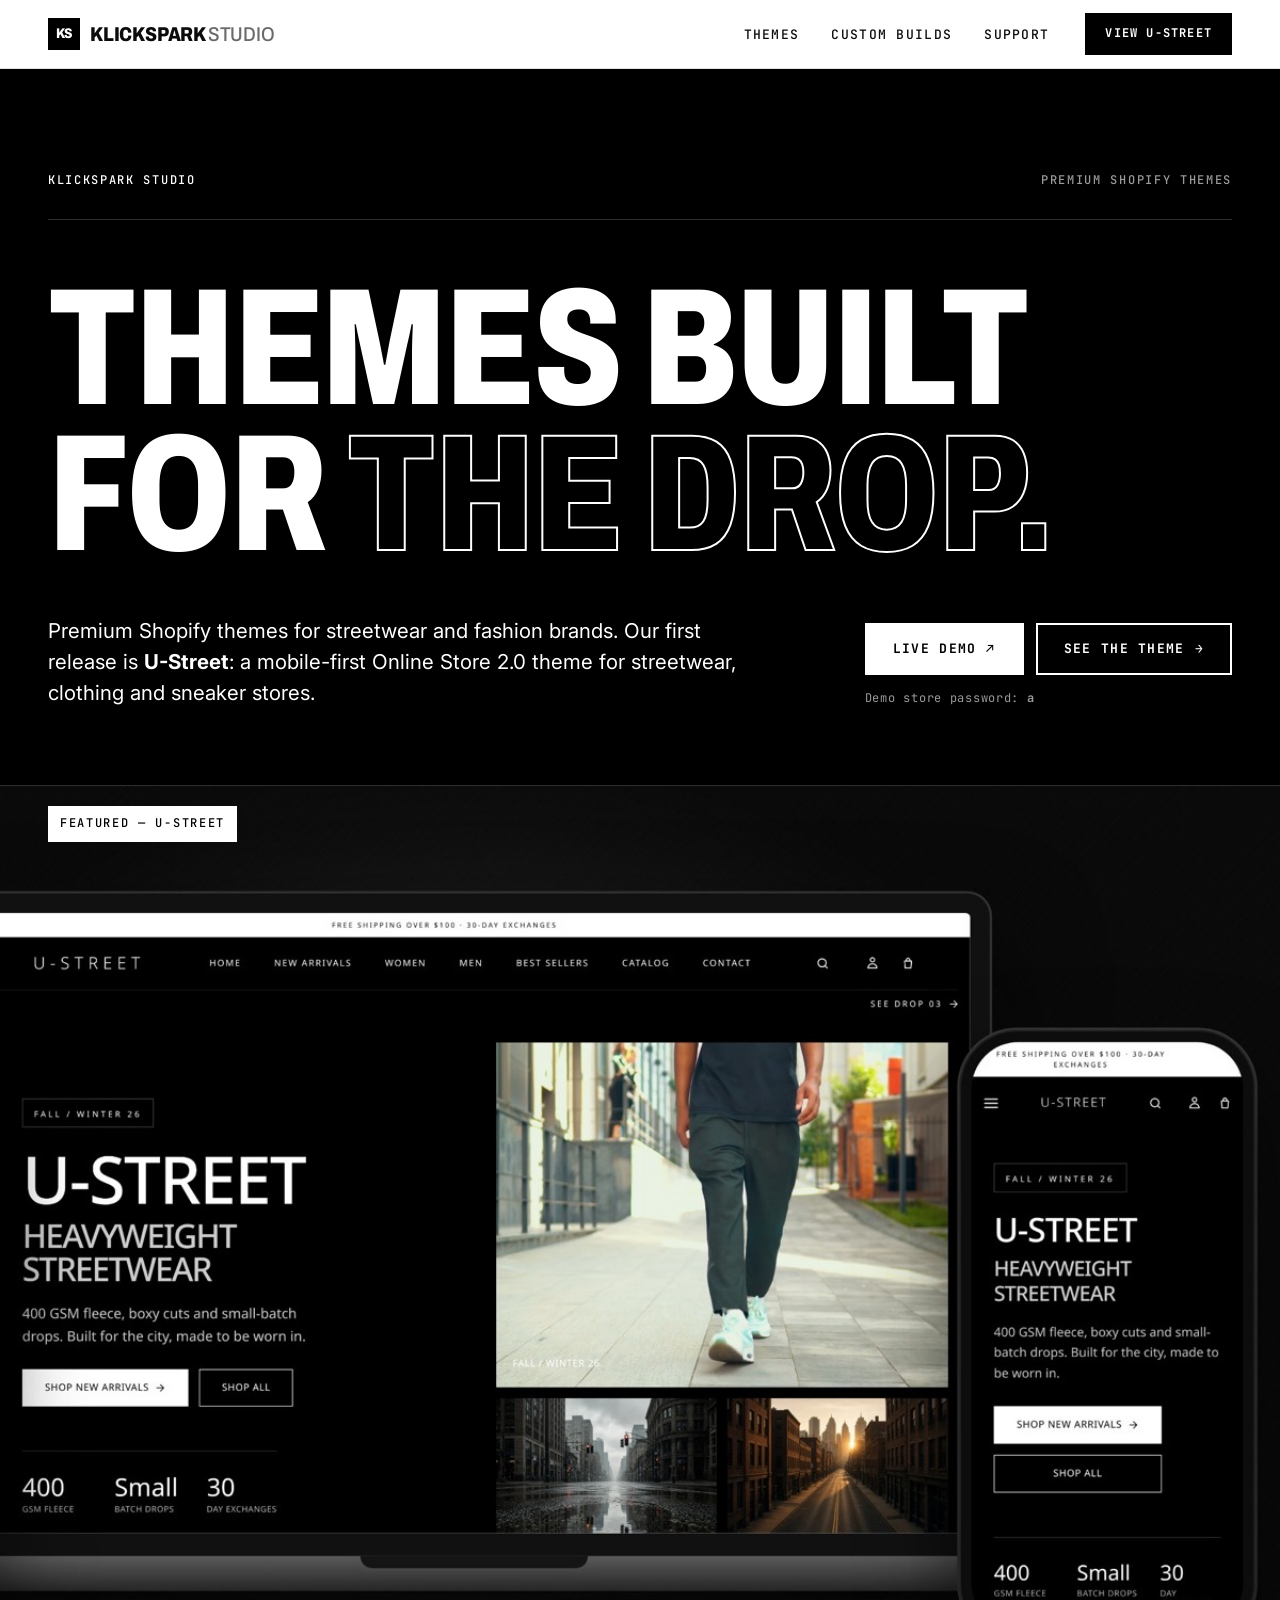
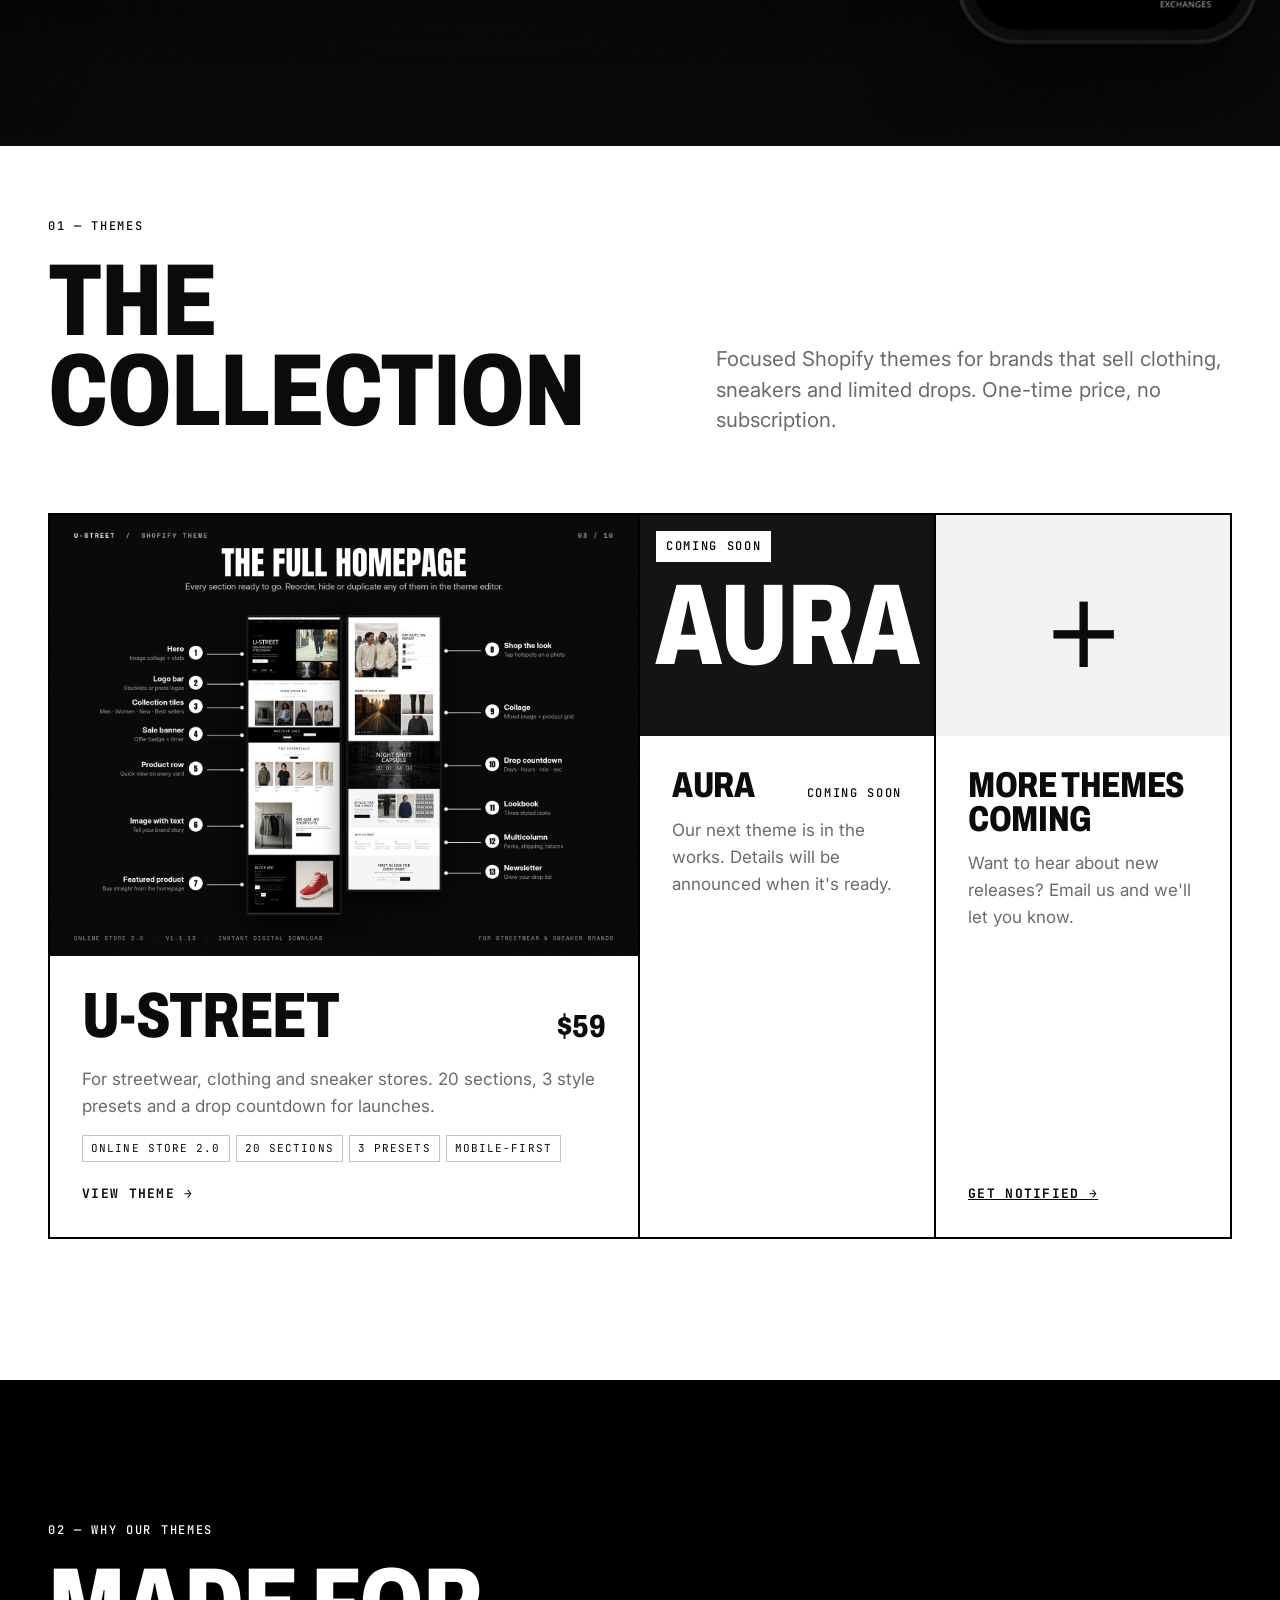
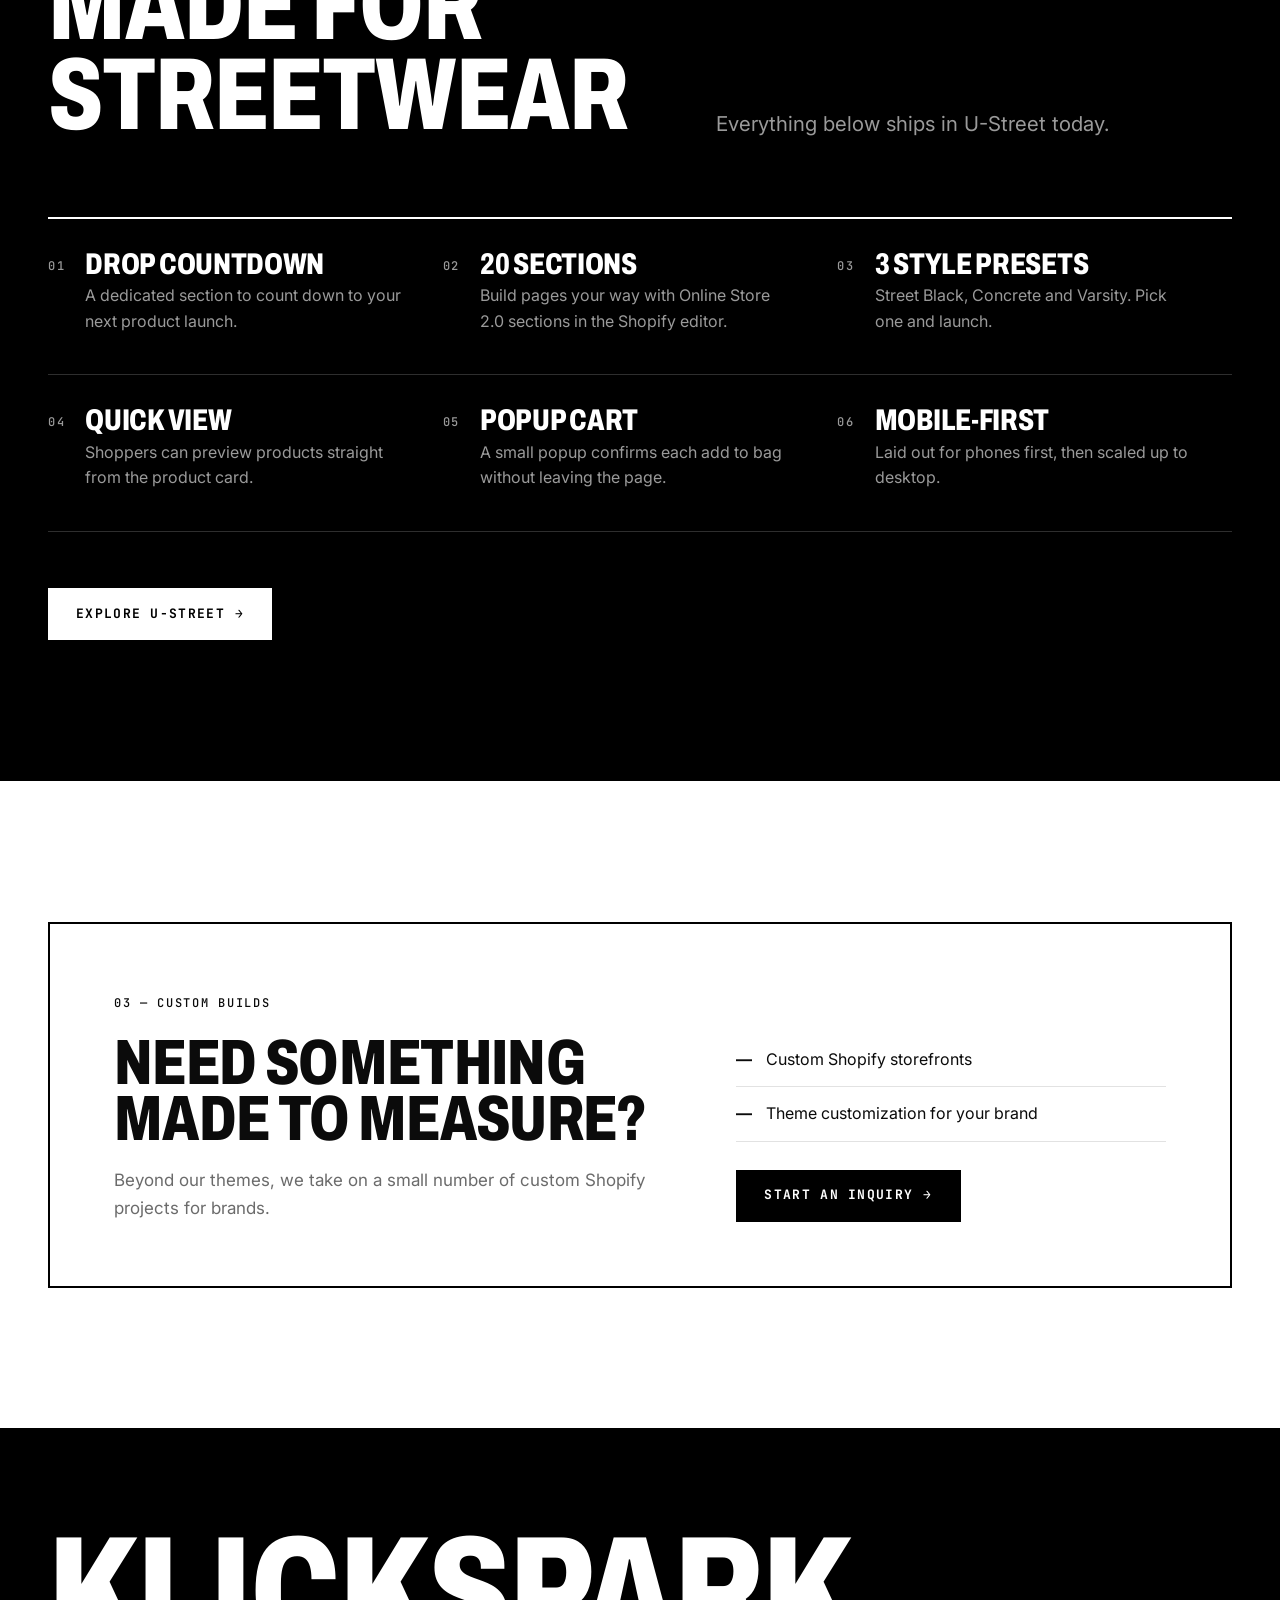
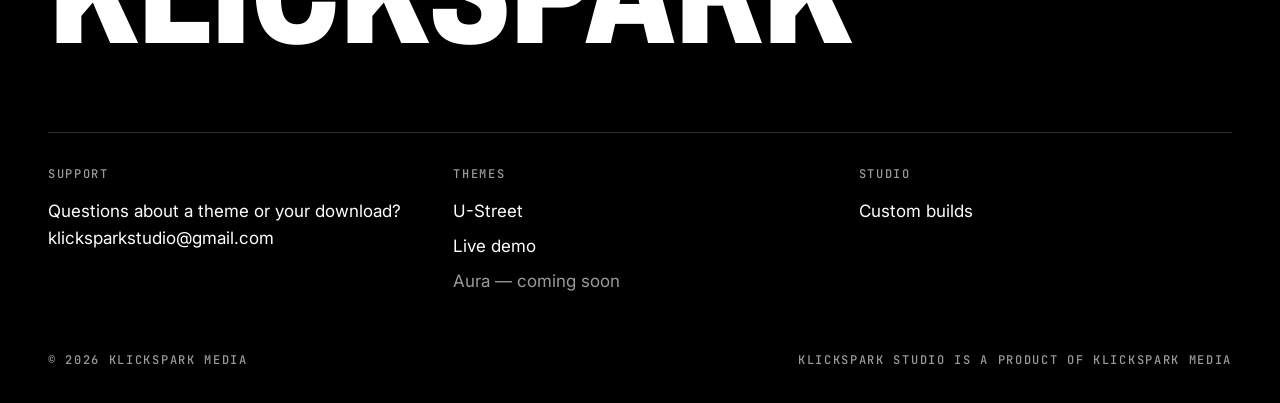
==== commit ef4a6a0f: "Crop hero to remove green-check phone; tighten gap above theme grid Co-Authored-By: Claude Opus 5.5 " ====
--- a/index.html
+++ b/index.html
@@ -13,9 +13,9 @@
   <meta property="og:title" content="KlickSpark Studio — Premium Shopify Themes">
   <meta property="og:description" content="Premium Shopify themes for streetwear and fashion brands. Meet U-Street.">
   <meta property="og:url" content="https://klicksparkmedia.com/">
-  <meta property="og:image" content="https://klicksparkmedia.com/assets/ustreet/01b-hero-cover-notext.jpg">
-  <meta property="og:image:width" content="1600">
-  <meta property="og:image:height" content="1200">
+  <meta property="og:image" content="https://klicksparkmedia.com/assets/ustreet/hero-crop.jpg">
+  <meta property="og:image:width" content="1200">
+  <meta property="og:image:height" content="900">
   <meta property="og:image:alt" content="The U-Street Shopify theme shown on laptop and phone screens">
   <meta name="twitter:card" content="summary_large_image">
 
@@ -73,8 +73,8 @@
       </div>
       <div class="hero__media">
         <span class="hero__tag label">Featured — U-Street</span>
-        <img src="assets/ustreet/01b-hero-cover-notext.jpg" width="1600" height="1200"
-             alt="The U-Street Shopify theme displayed on a laptop and two phones, showing a black streetwear storefront and the popup cart"
+        <img src="assets/ustreet/hero-crop.jpg" width="1200" height="900"
+             alt="The U-Street Shopify theme displayed on a laptop and a phone, showing a black streetwear storefront"
              fetchpriority="high">
       </div>
     </section>
--- a/styles.css
+++ b/styles.css
@@ -198,6 +198,7 @@
 
 /* ---------- Sections ---------- */
 .section { padding: var(--section) 0; }
+#themes { padding-top: clamp(40px, 5.5vw, 80px); }
 .section--dark { background: var(--black); color: var(--white); }
 .section--grey { background: var(--g100); }
 .section-head {
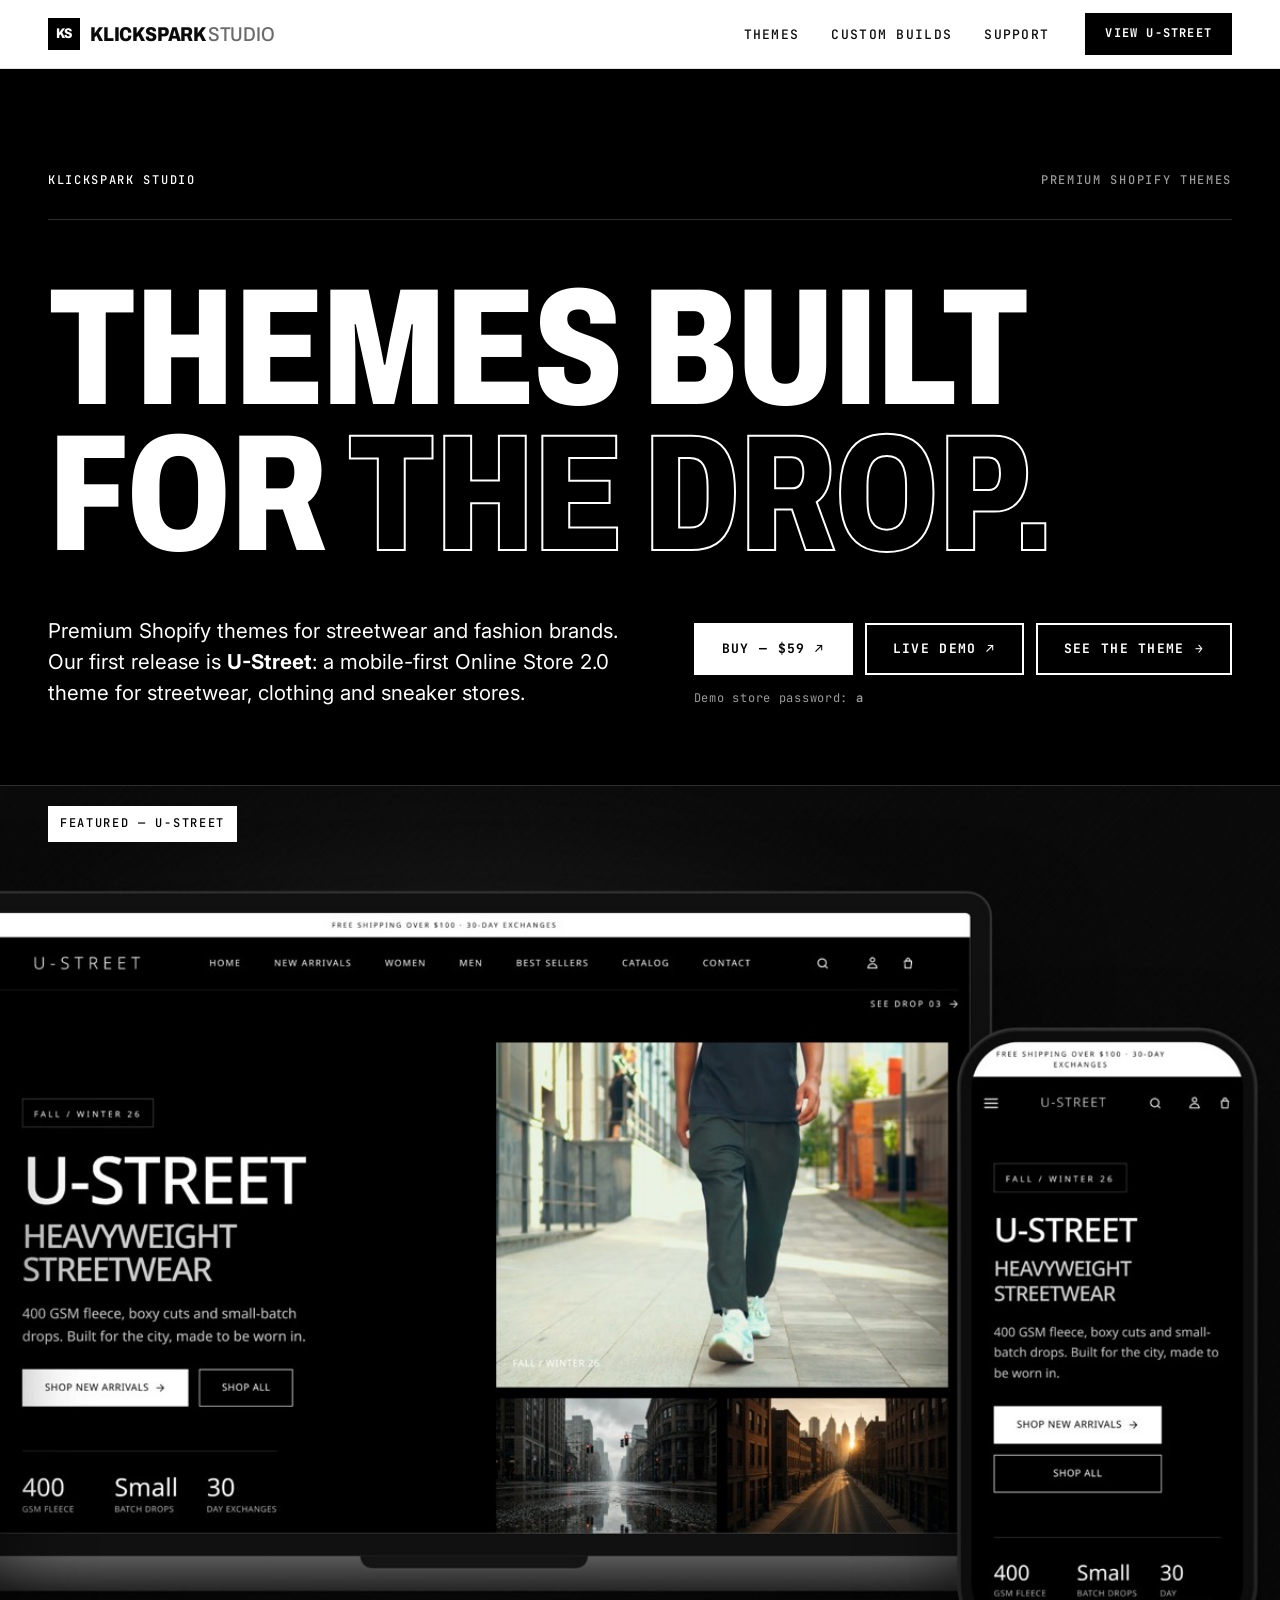
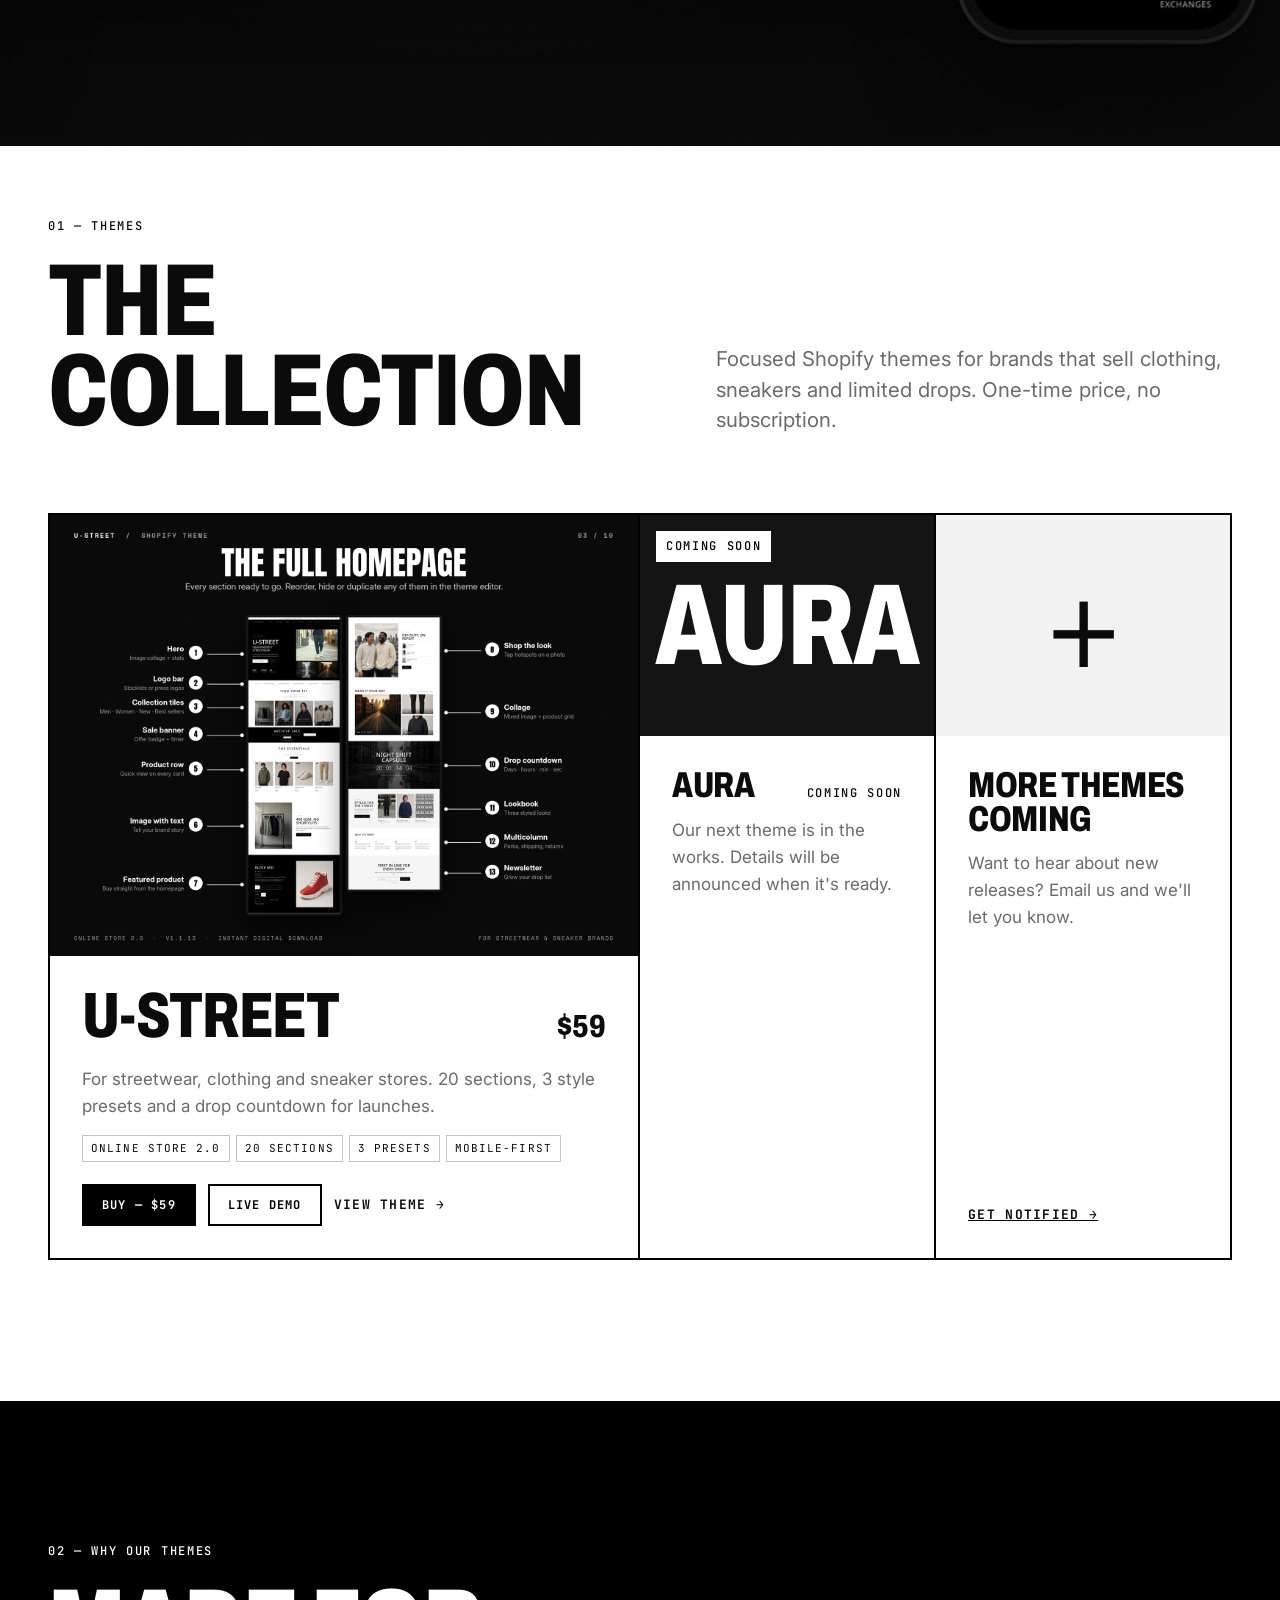
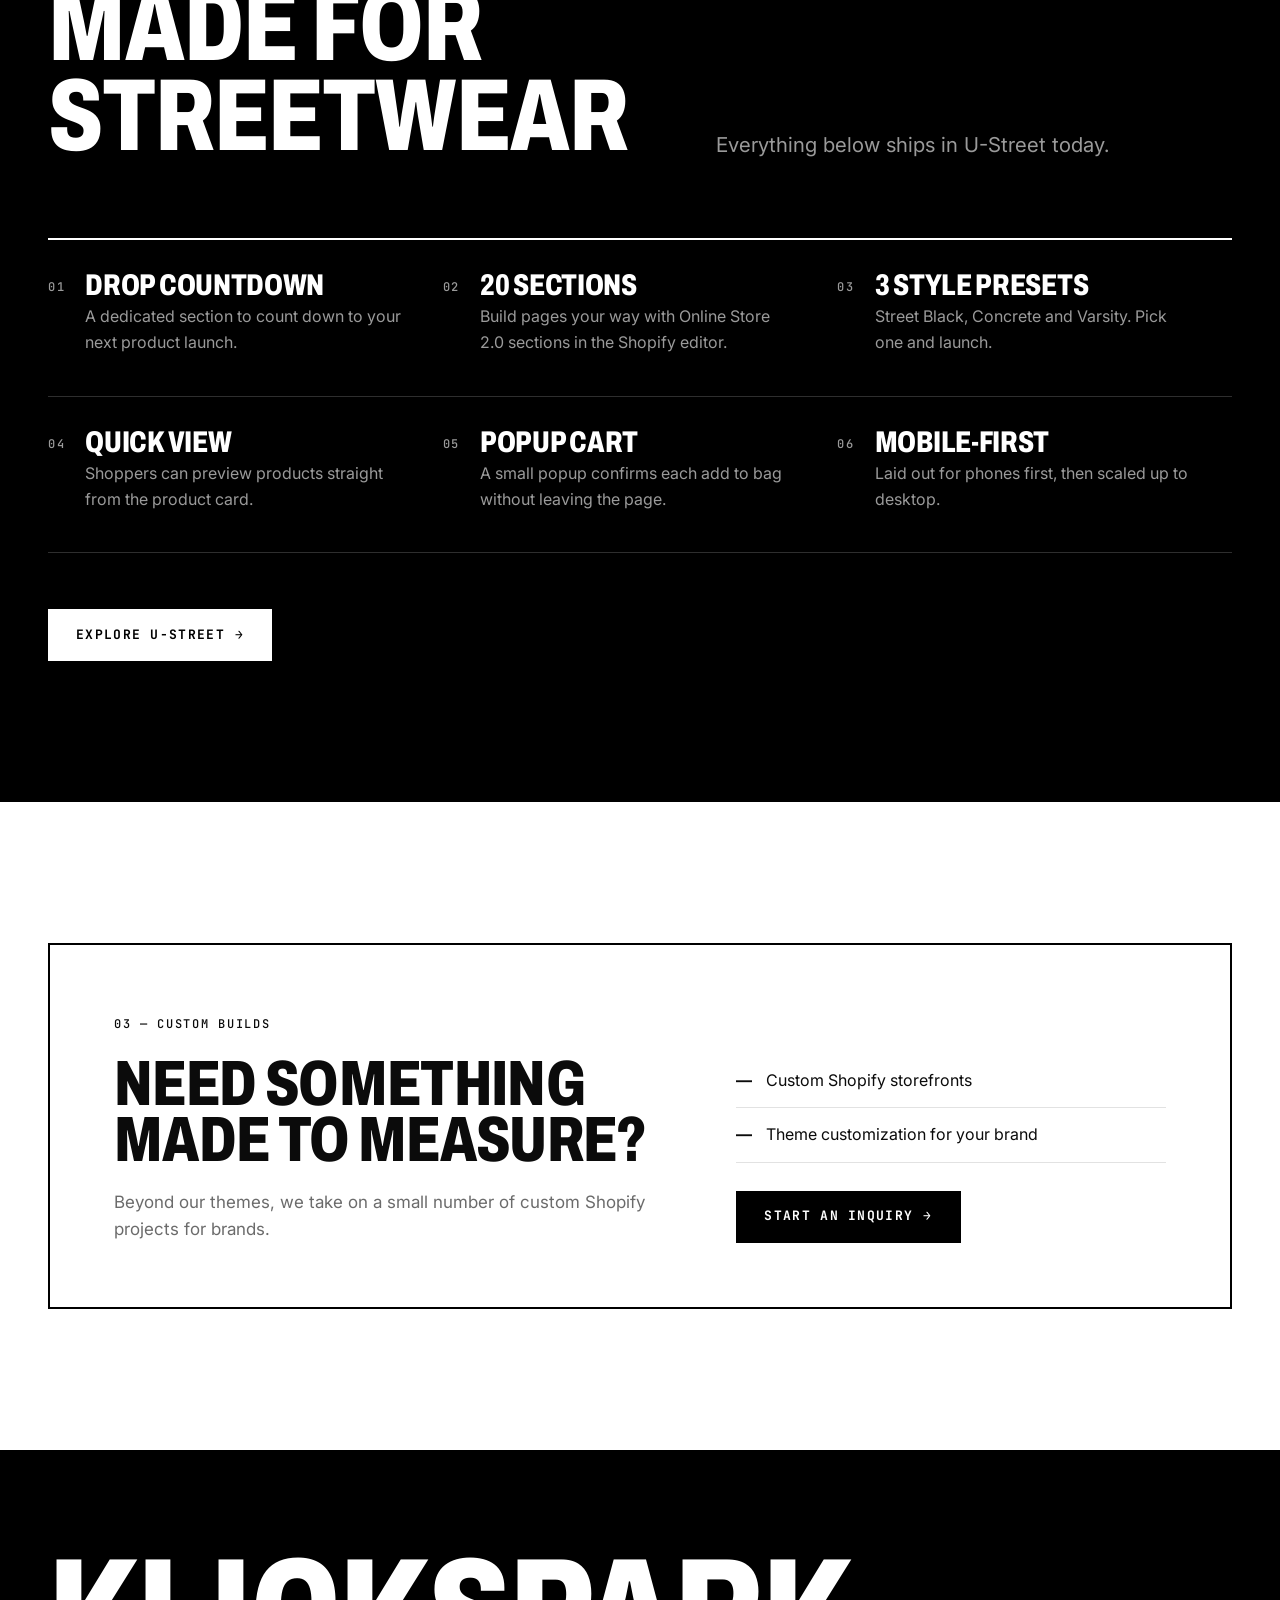
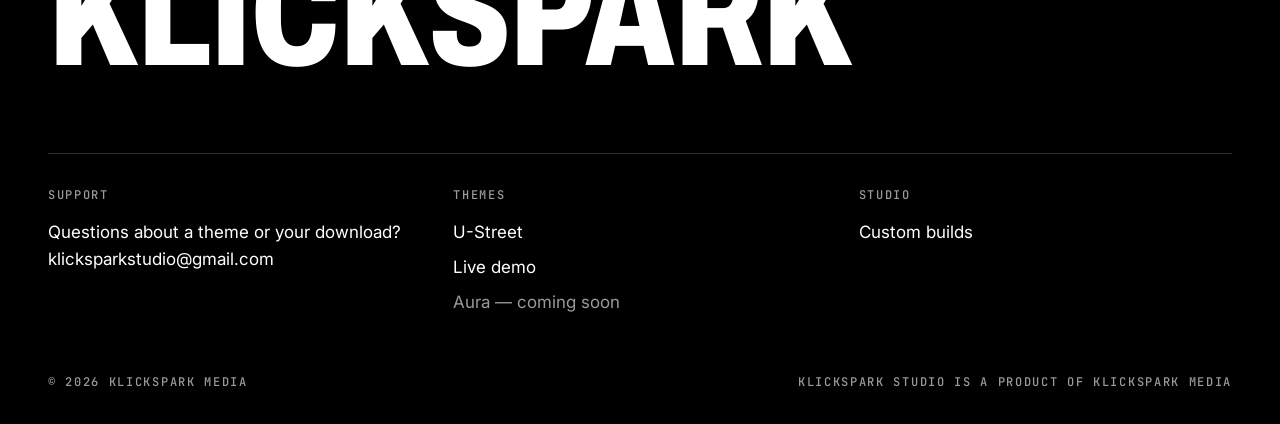
==== commit 4bda6ca3: "Add Gumroad checkout for U-Street ($59) - u-street.html: enabled 'Buy now — $59' in buy box with sec" ====
--- a/index.html
+++ b/index.html
@@ -64,7 +64,8 @@
           </div>
           <div>
             <div class="btn-row">
-              <a href="https://klickspark.myshopify.com" class="btn" target="_blank" rel="noopener">Live demo <span class="arrow" aria-hidden="true">↗</span><span class="sr-only">(opens in a new tab)</span></a>
+              <a href="https://klickspark.gumroad.com/l/trmpjd" class="btn" target="_blank" rel="noopener">Buy — $59 <span class="arrow" aria-hidden="true">↗</span><span class="sr-only">(opens Gumroad in a new tab)</span></a>
+              <a href="https://klickspark.myshopify.com" class="btn btn--outline" target="_blank" rel="noopener">Live demo <span class="arrow" aria-hidden="true">↗</span><span class="sr-only">(opens in a new tab)</span></a>
               <a href="u-street.html" class="btn btn--outline">See the theme <span class="arrow" aria-hidden="true">→</span></a>
             </div>
             <p class="note muted">Demo store password: <strong>a</strong></p>
@@ -108,7 +109,11 @@
                 <li class="tag">3 presets</li>
                 <li class="tag">Mobile-first</li>
               </ul>
-              <span class="theme-card__cta" aria-hidden="true">View theme →</span>
+              <div class="btn-row theme-card__actions">
+                <a href="https://klickspark.gumroad.com/l/trmpjd" class="btn btn--sm" target="_blank" rel="noopener">Buy — $59<span class="sr-only"> (opens Gumroad in a new tab)</span></a>
+                <a href="https://klickspark.myshopify.com" class="btn btn--sm btn--outline" target="_blank" rel="noopener">Live demo<span class="sr-only"> (opens in a new tab)</span></a>
+                <span class="theme-card__cta" aria-hidden="true">View theme →</span>
+              </div>
             </div>
           </article>
 
--- a/styles.css
+++ b/styles.css
@@ -258,6 +258,8 @@
 .theme-card__link::after { content: ''; position: absolute; inset: 0; }
 .theme-card__link:focus-visible { outline: none; }
 .theme-card:has(.theme-card__link:focus-visible) { outline: 3px solid var(--black); outline-offset: 4px; z-index: 1; }
+.theme-card__actions { position: relative; z-index: 1; margin-top: auto; padding-top: 8px; align-items: center; }
+.theme-card__actions .theme-card__cta { margin-top: 0; padding-top: 0; }
 .theme-card__cta { margin-top: auto; padding-top: 8px; font-family: var(--mono); font-size: 13px; font-weight: 700; letter-spacing: .1em; text-transform: uppercase; }
 .tags { display: flex; flex-wrap: wrap; gap: 6px; }
 .tag {
@@ -336,7 +338,7 @@
 .on-dark .buy .btn:hover { background: var(--white); color: var(--black); }
 .on-dark .buy .btn--outline { background: transparent; color: var(--black); }
 .on-dark .buy .btn--outline:hover { background: var(--black); color: var(--white); }
-.on-dark .buy .btn[aria-disabled="true"] { background: var(--g100); color: var(--g500); border-color: var(--g200); }
+.on-dark .buy .btn[aria-disabled="true"] { background: transparent; color: var(--g500); border: 1px solid var(--g200); }
 .on-dark .buy .muted { color: var(--g500); }
 .on-dark .buy :focus-visible { outline-color: var(--black); }
 .buy {
@@ -352,7 +354,11 @@
   display: flex; align-items: center; gap: 10px;
   margin-top: 24px; padding-top: 20px; border-top: 1px solid var(--g200);
 }
-.buy__soon .dot { width: 8px; height: 8px; background: var(--black); border-radius: 50%; flex: none; }
+.buy__soon { color: var(--g500); }
+.buy__secure { text-align: center; margin-top: 10px; }
+.buy__stack--alt { grid-template-columns: 1fr 1fr; gap: 8px; margin: 12px 0 24px; }
+.buy__stack--alt .btn { min-height: 38px; padding: 0 10px; font-size: 11px; }
+@media (max-width: 420px) { .buy__stack--alt { grid-template-columns: 1fr; } }
 .buy__or { text-align: center; color: var(--g500); margin: 6px 0; }
 .buy__list { margin-top: 22px; font-size: 15px; }
 .buy__list li { padding: 6px 0; display: flex; gap: 10px; }
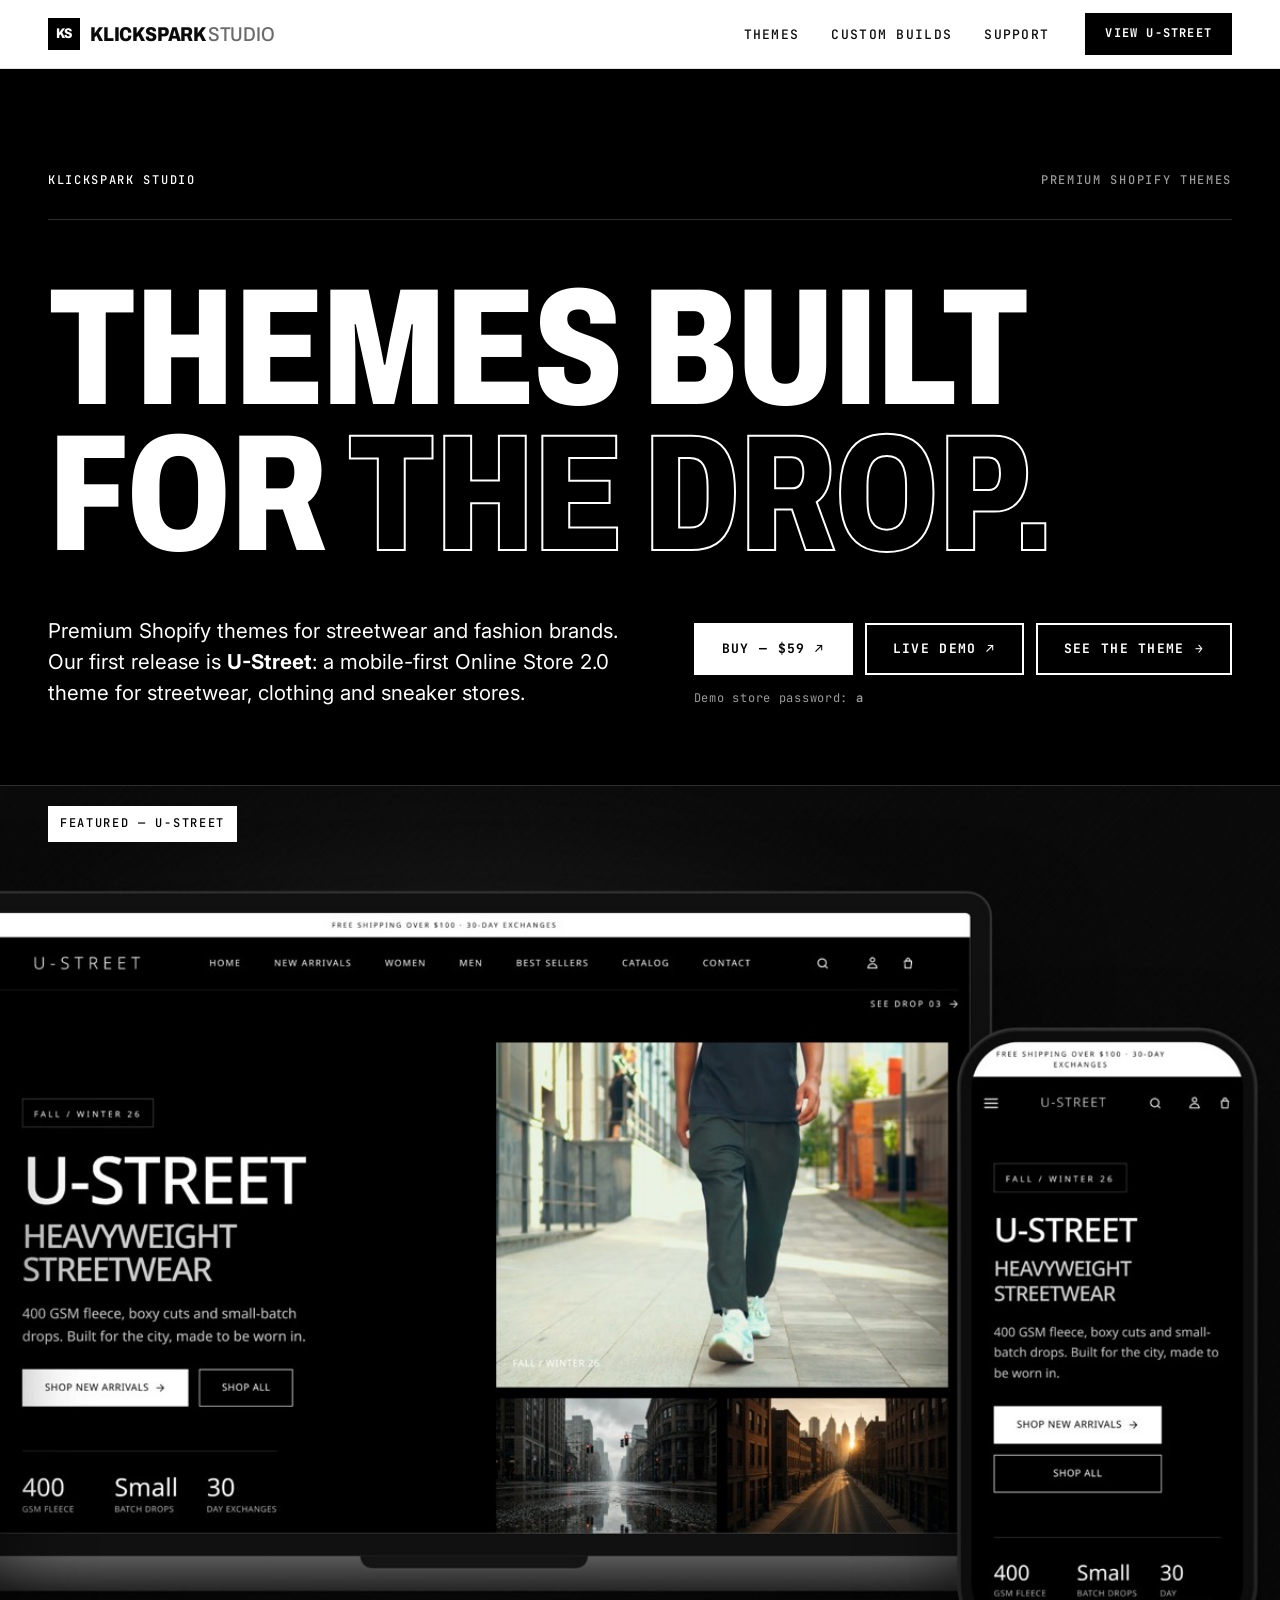
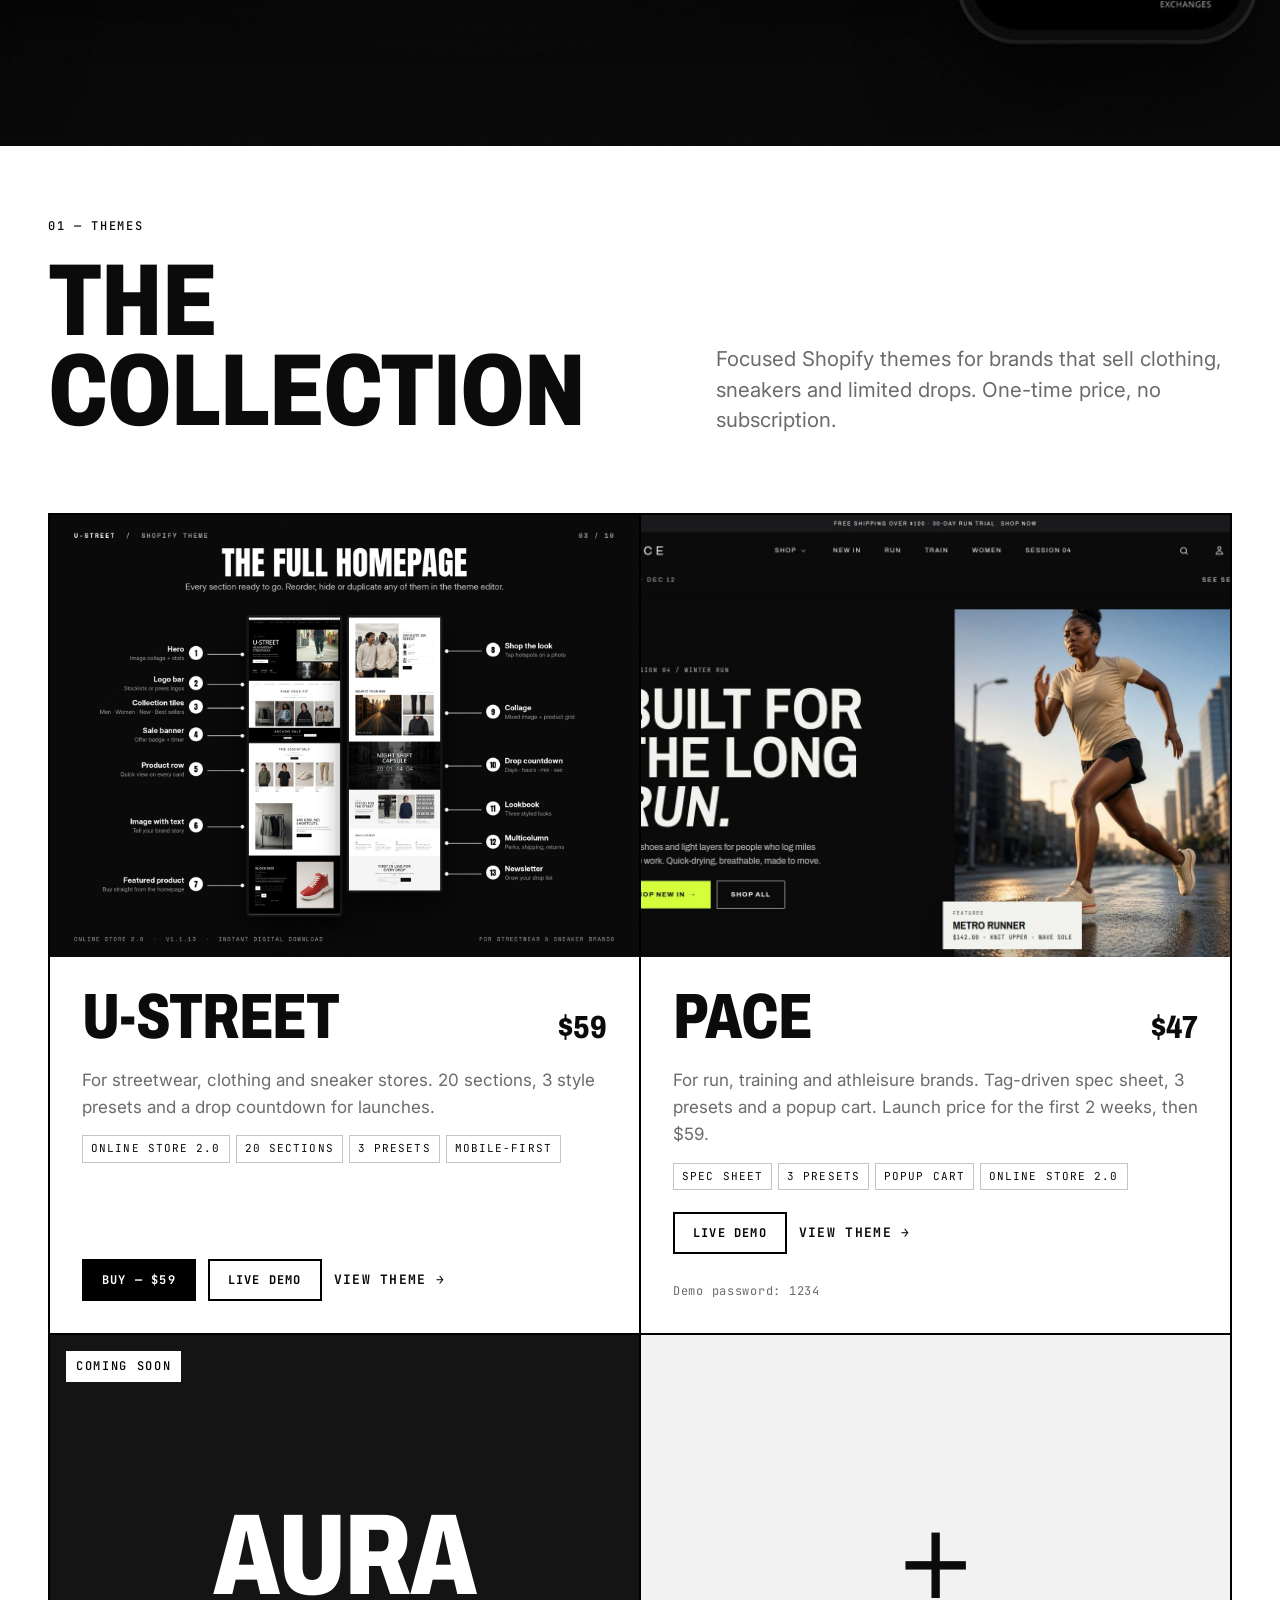
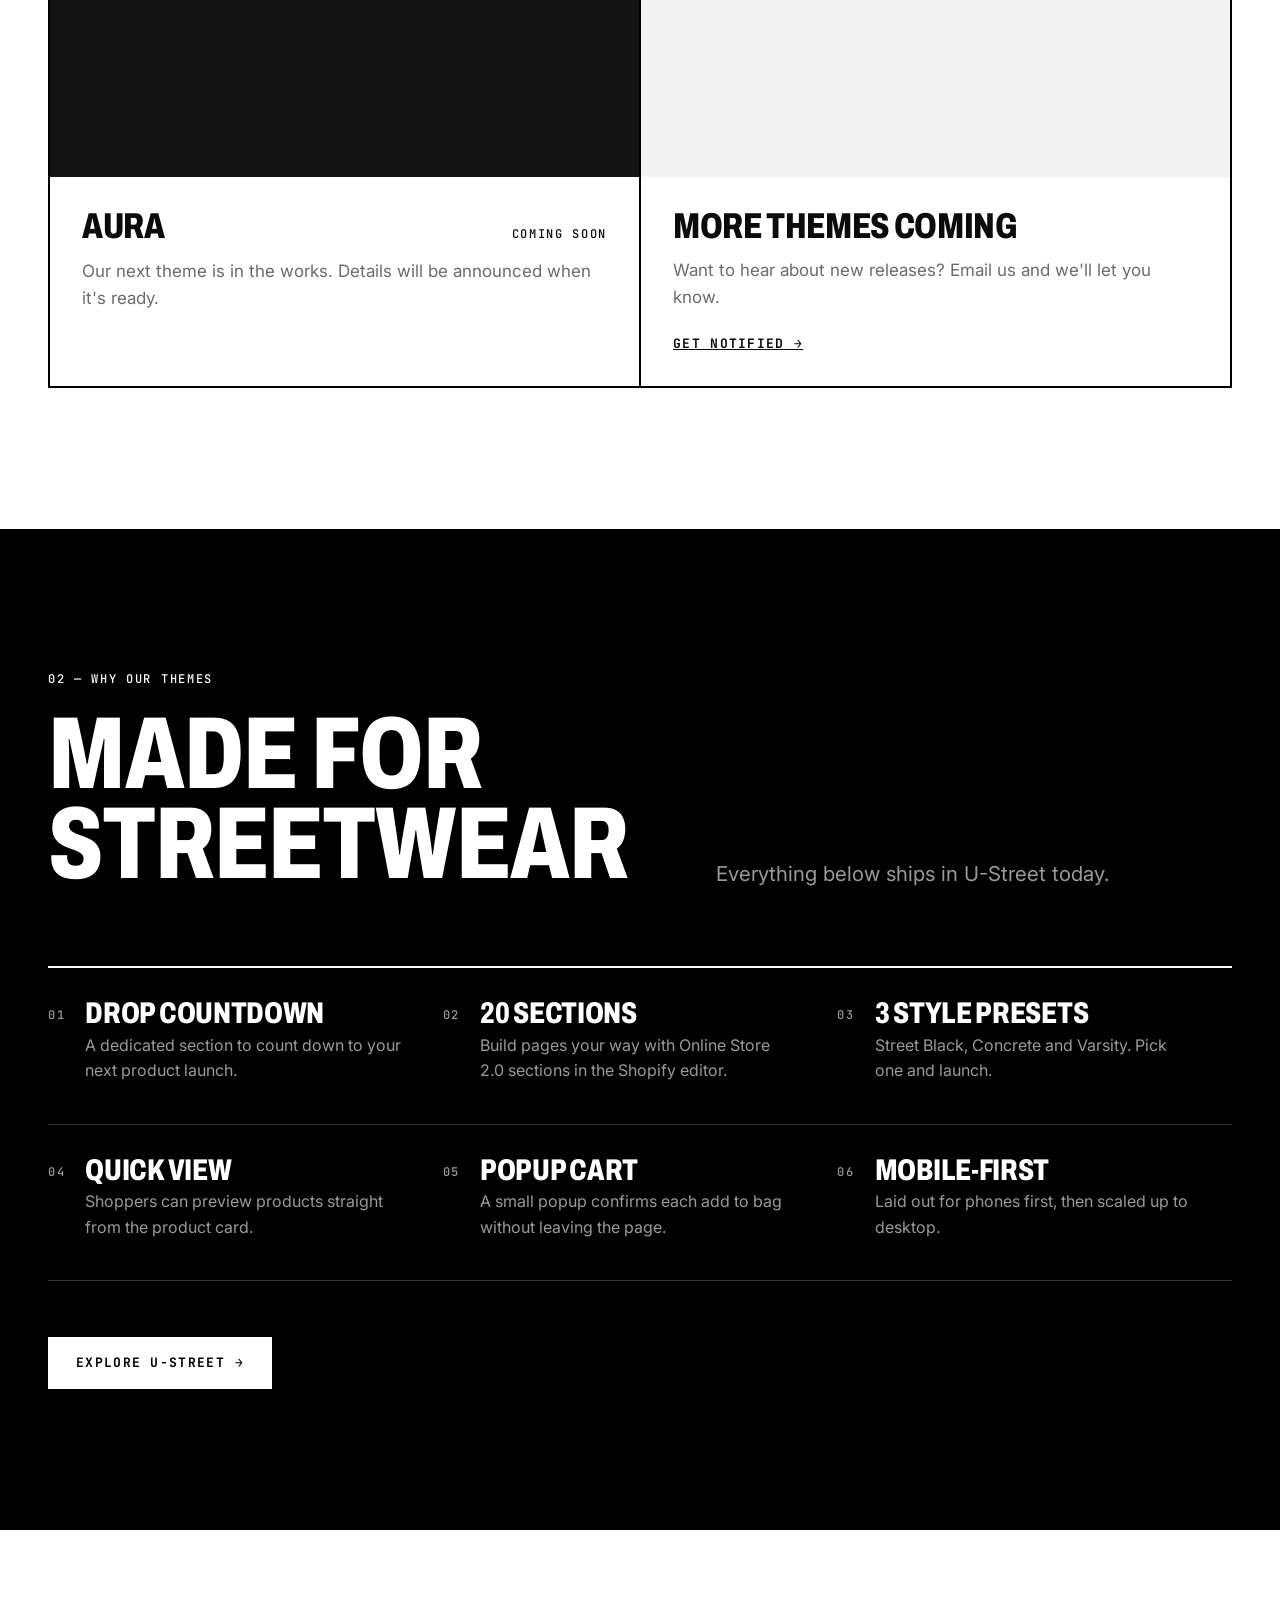
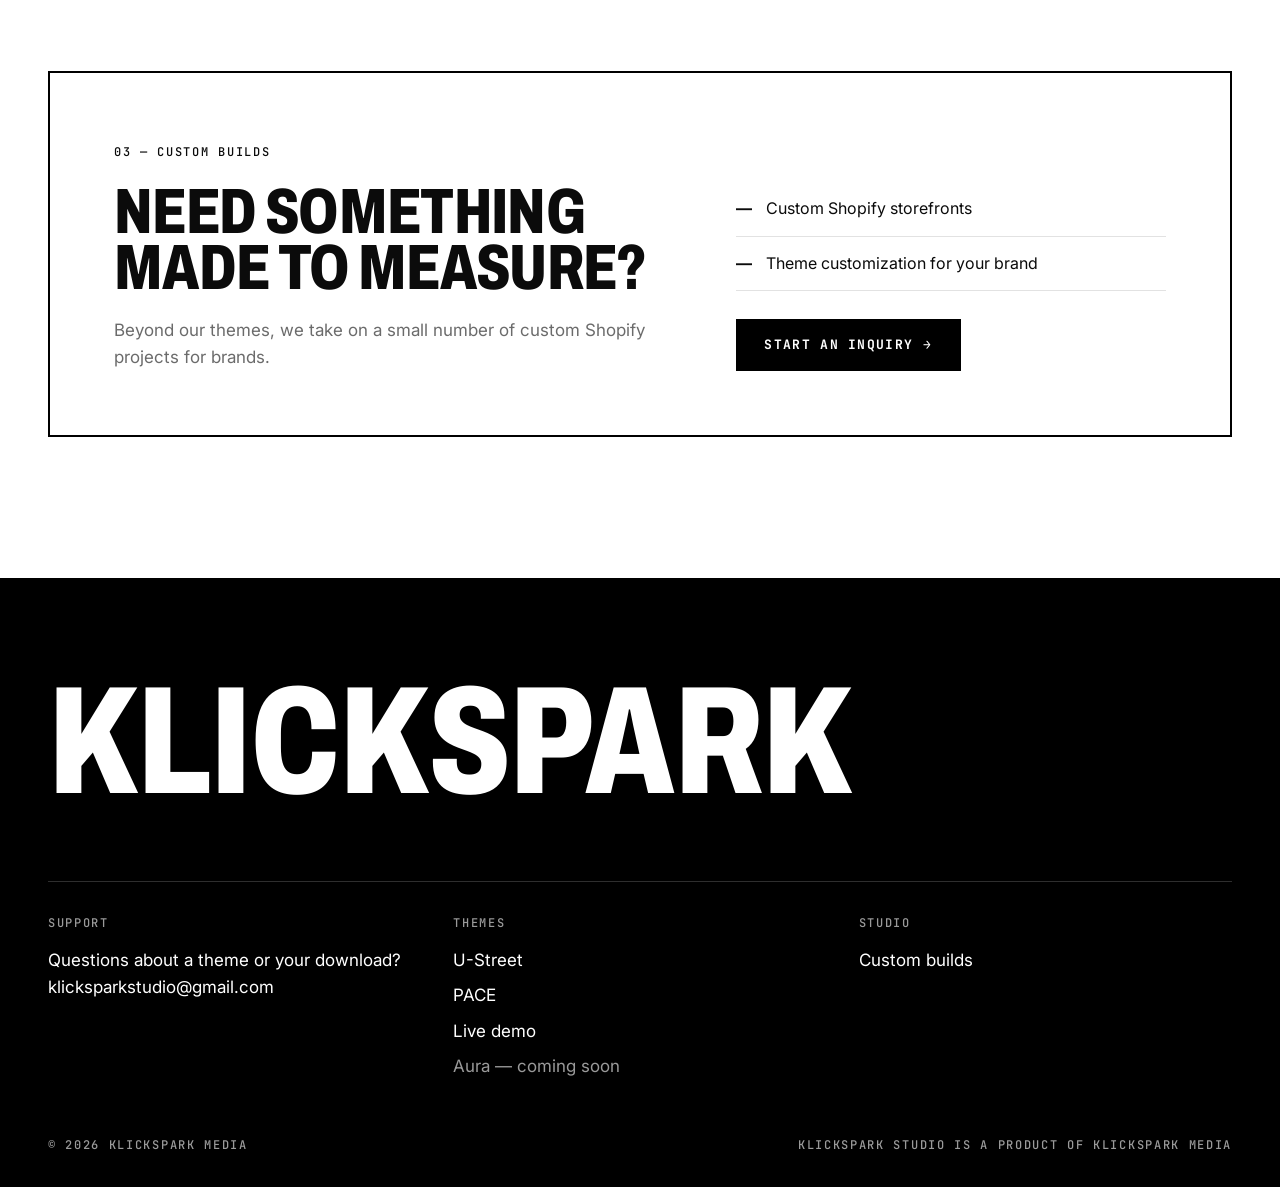
==== commit 00d6d7cb: "Add the PACE theme page, docs, and homepage card PACE sits next to U-Street as a run, training, and " ====
--- a/index.html
+++ b/index.html
@@ -117,6 +117,31 @@
             </div>
           </article>
 
+          <article class="theme-card theme-card--feature">
+            <div class="theme-card__media">
+              <img src="assets/pace/hero.jpg" width="1440" height="900" loading="lazy"
+                   alt="PACE theme homepage: a runner on a city street beside the headline Built for the long run">
+            </div>
+            <div class="theme-card__body">
+              <div class="theme-card__row">
+                <h3 class="display h-md"><a class="theme-card__link" href="pace.html">PACE</a></h3>
+                <span class="theme-card__price">$47</span>
+              </div>
+              <p class="muted">For run, training and athleisure brands. Tag-driven spec sheet, 3 presets and a popup cart. Launch price for the first 2 weeks, then $59.</p>
+              <ul class="tags" aria-label="Highlights">
+                <li class="tag">Spec sheet</li>
+                <li class="tag">3 presets</li>
+                <li class="tag">Popup cart</li>
+                <li class="tag">Online Store 2.0</li>
+              </ul>
+              <div class="btn-row theme-card__actions">
+                <a href="https://ustreet-theme-test.myshopify.com" class="btn btn--sm btn--outline" target="_blank" rel="noopener">Live demo<span class="sr-only"> (opens in a new tab)</span></a>
+                <span class="theme-card__cta" aria-hidden="true">View theme →</span>
+              </div>
+              <p class="note muted">Demo password: 1234</p>
+            </div>
+          </article>
+
           <article class="theme-card">
             <div class="placeholder placeholder--dark" aria-hidden="true">
               <span class="placeholder__badge label">Coming soon</span>
@@ -234,6 +259,7 @@
           <h2 class="label">Themes</h2>
           <ul>
             <li><a href="u-street.html">U-Street</a></li>
+            <li><a href="pace.html">PACE</a></li>
             <li><a href="https://klickspark.myshopify.com" target="_blank" rel="noopener">Live demo<span class="sr-only"> (opens in a new tab)</span></a></li>
             <li><span class="muted">Aura — coming soon</span></li>
           </ul>
--- a/styles.css
+++ b/styles.css
@@ -241,7 +241,7 @@
   background: var(--black); border: 2px solid var(--black);
 }
 @media (min-width: 760px) { .theme-grid { grid-template-columns: repeat(2, 1fr); } }
-@media (min-width: 1100px) { .theme-grid { grid-template-columns: 2fr 1fr 1fr; } }
+@media (min-width: 1100px) { .theme-grid { grid-template-columns: 1fr 1fr; } }
 
 .theme-card {
   position: relative; display: flex; flex-direction: column;
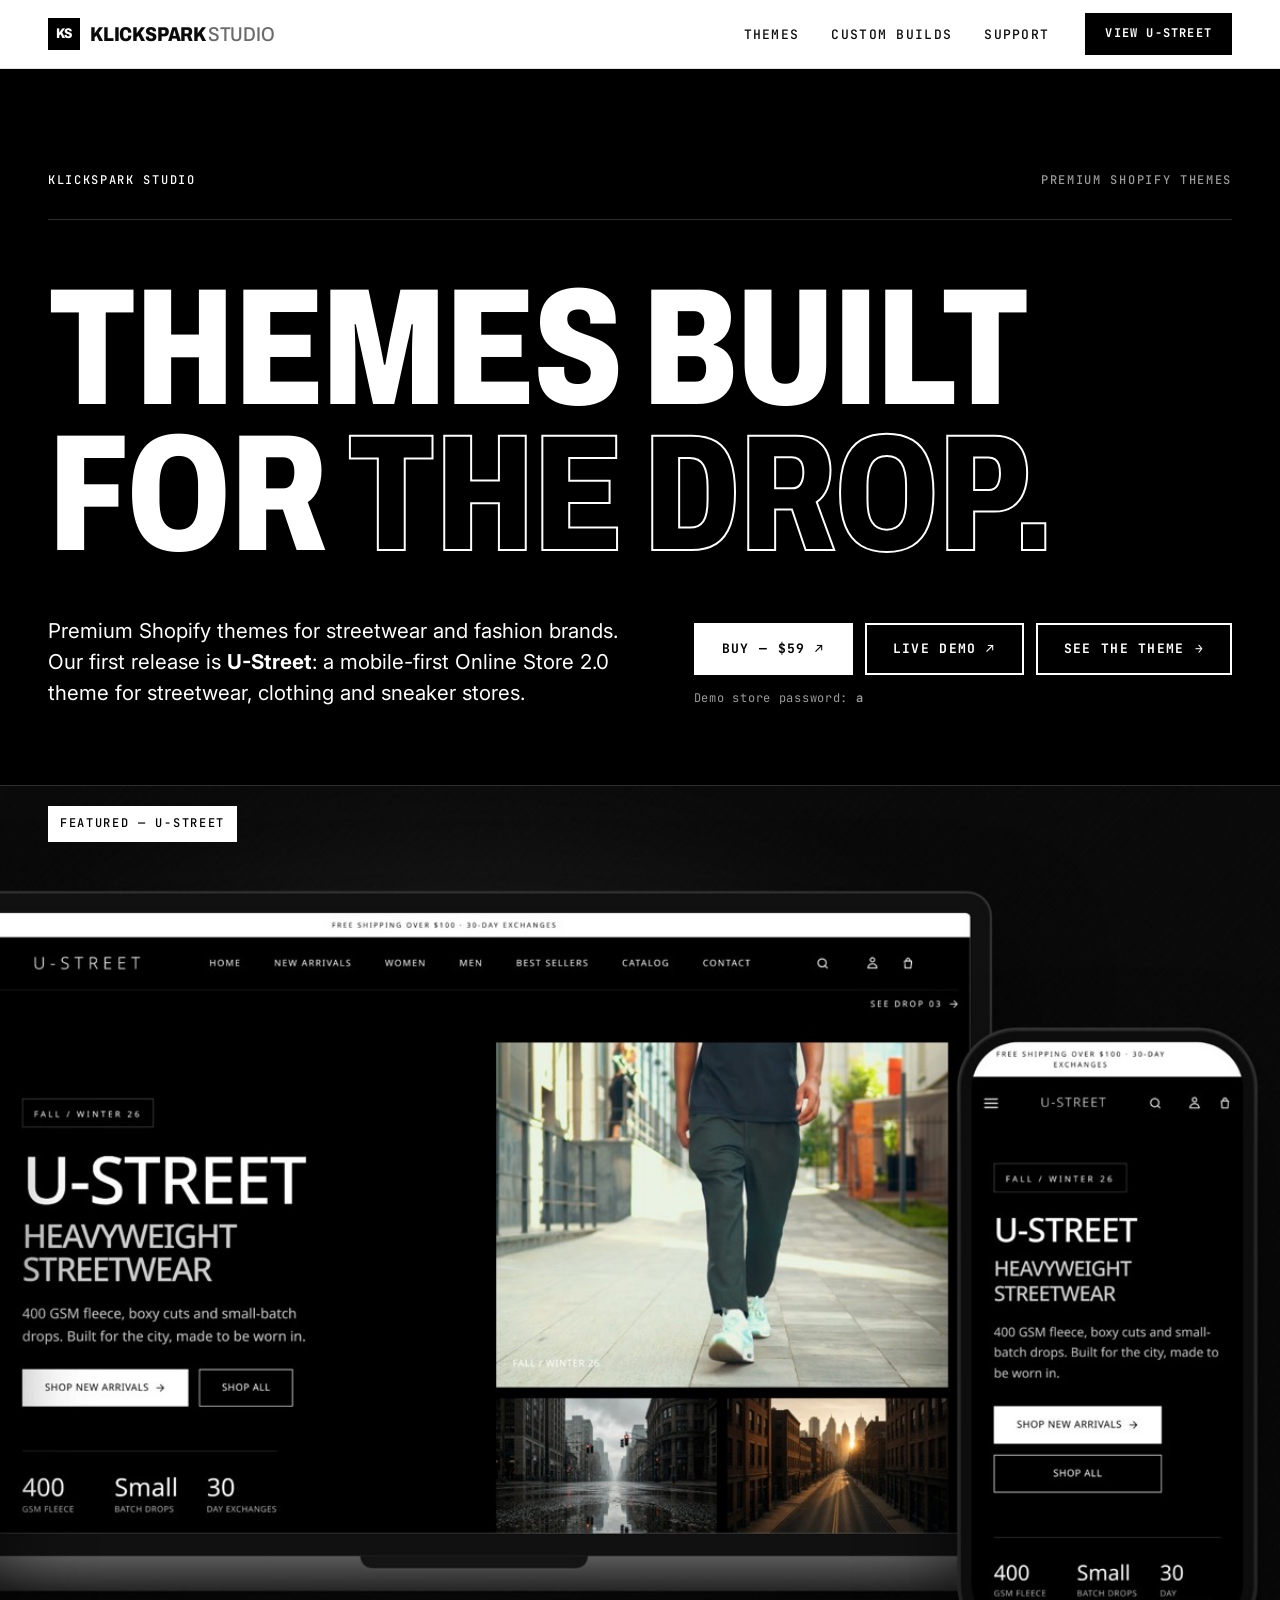
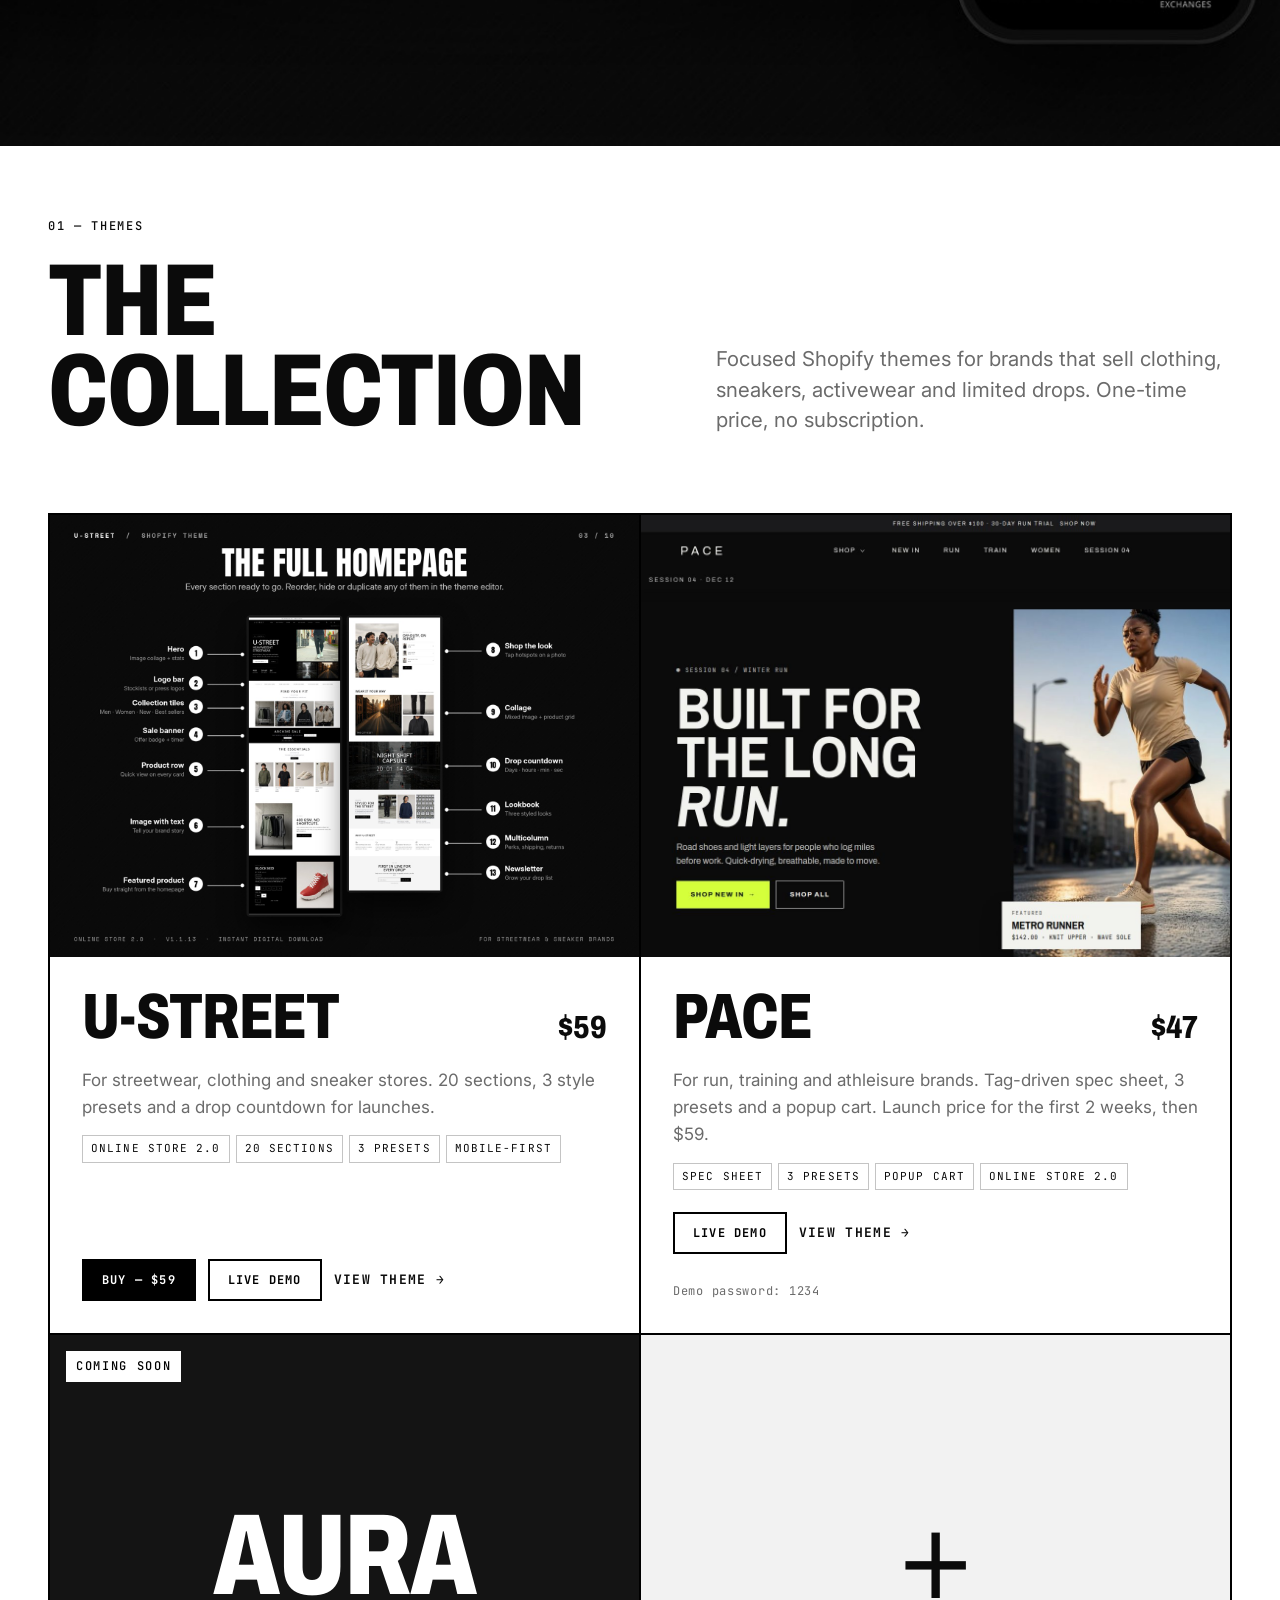
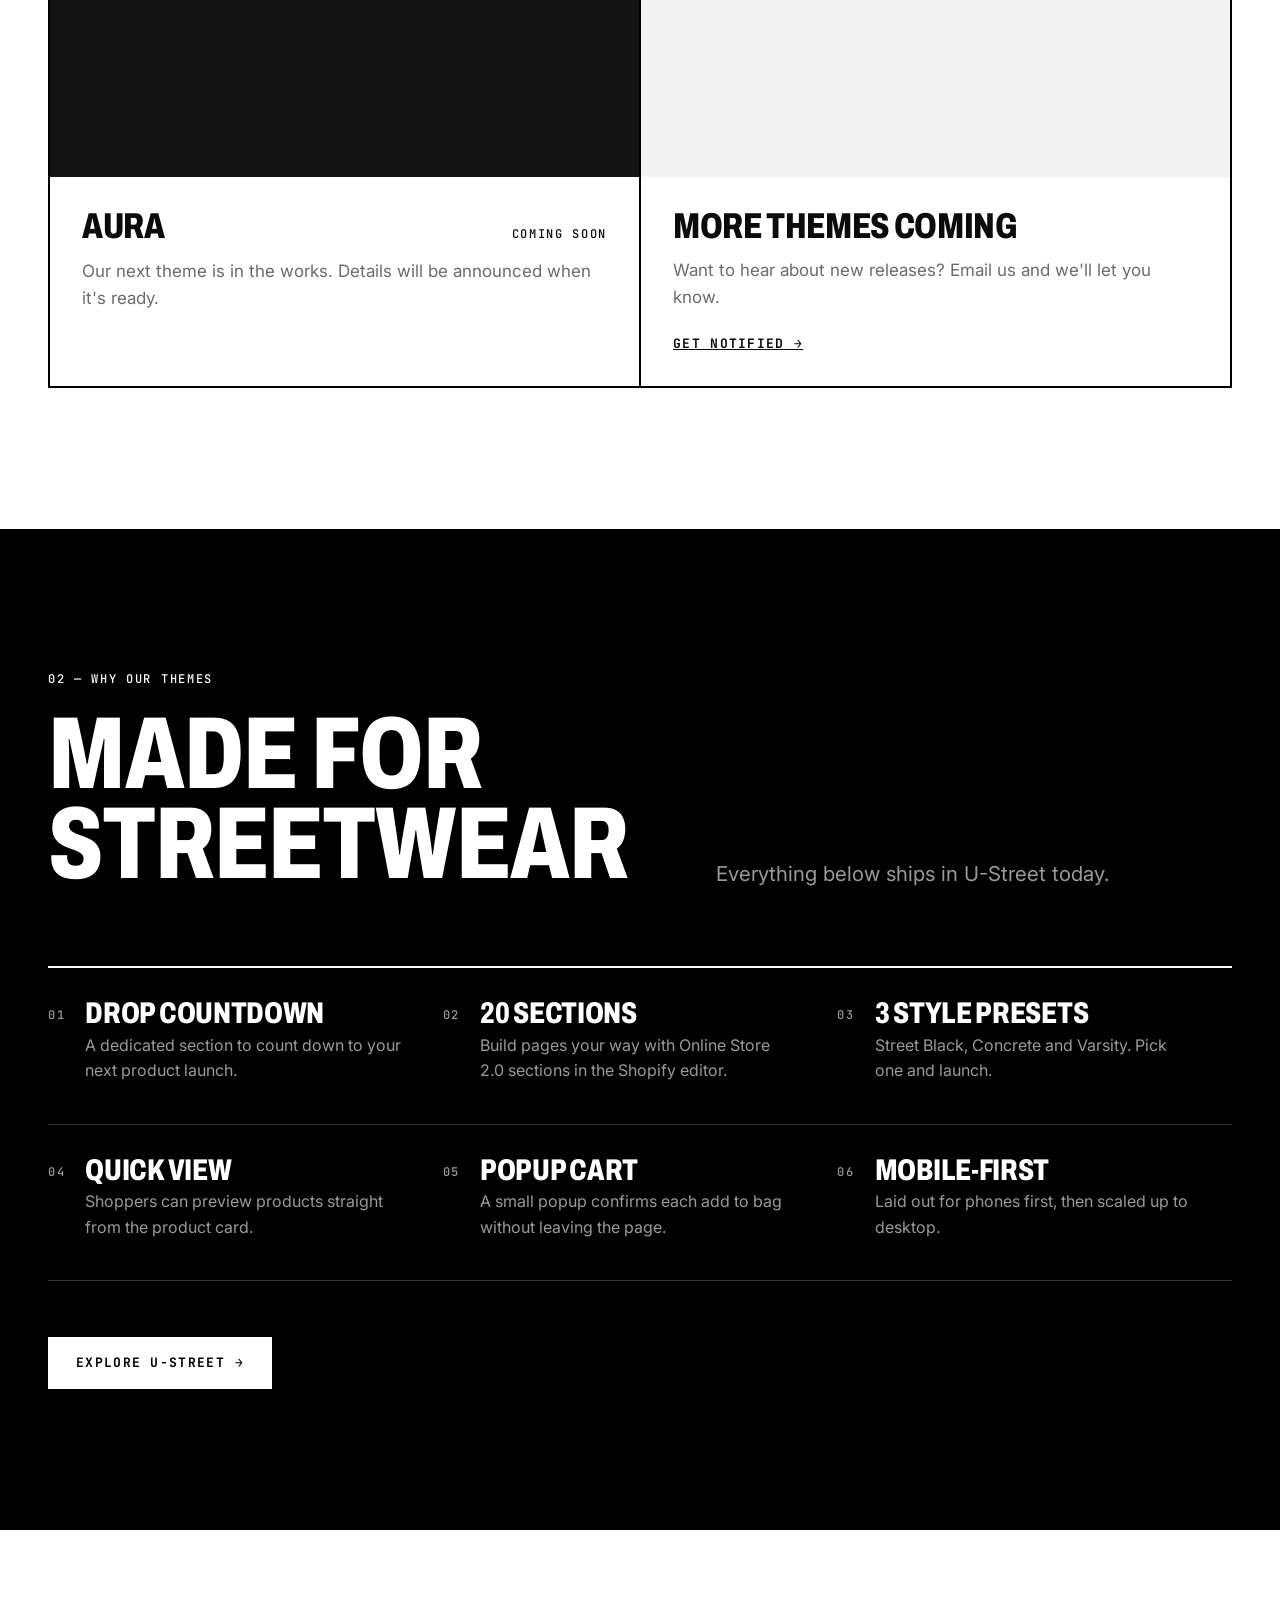
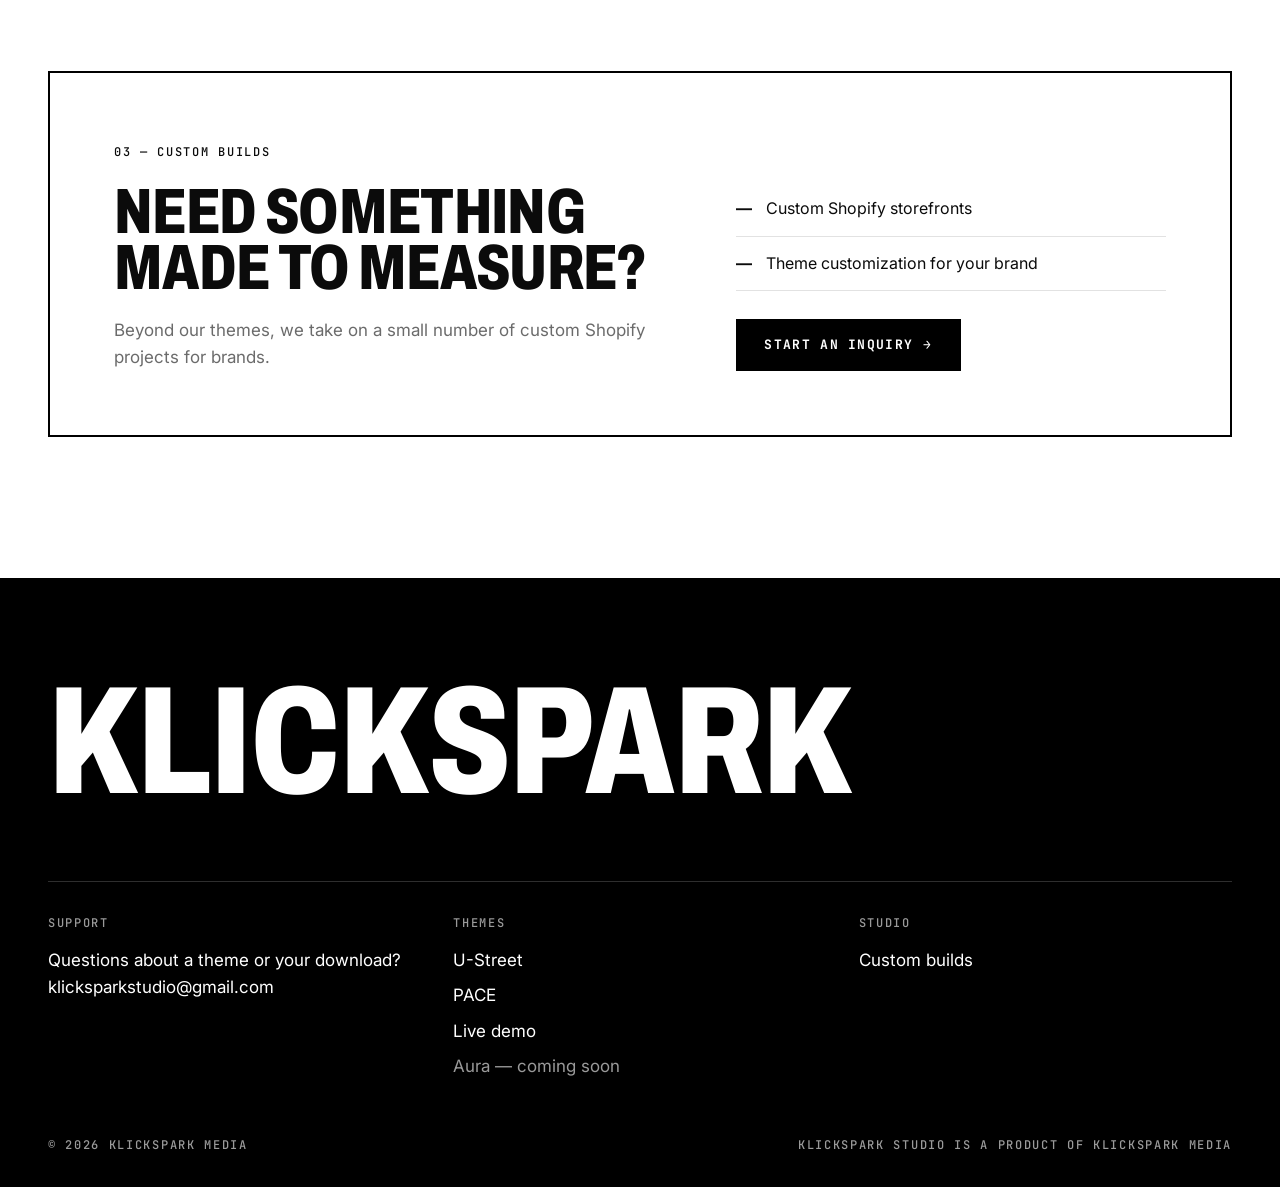
==== commit cfa9deef: "Keep the PACE homepage card framed on the headline The themes card was cropping the logo and the lef" ====
--- a/index.html
+++ b/index.html
@@ -88,7 +88,7 @@
             <span class="label">01 — Themes</span>
             <h2 id="themes-title" class="display h-lg">The collection</h2>
           </div>
-          <p class="lead muted">Focused Shopify themes for brands that sell clothing, sneakers and limited drops. One-time price, no subscription.</p>
+          <p class="lead muted">Focused Shopify themes for brands that sell clothing, sneakers, activewear and limited drops. One-time price, no subscription.</p>
         </div>
 
         <div class="theme-grid">
@@ -118,9 +118,9 @@
           </article>
 
           <article class="theme-card theme-card--feature">
-            <div class="theme-card__media">
+            <div class="theme-card__media theme-card__media--pace">
               <img src="assets/pace/hero.jpg" width="1440" height="900" loading="lazy"
-                   alt="PACE theme homepage: a runner on a city street beside the headline Built for the long run">
+                   alt="PACE theme homepage: the PACE logo and the headline Built for the long run, beside a runner on a city street">
             </div>
             <div class="theme-card__body">
               <div class="theme-card__row">
--- a/styles.css
+++ b/styles.css
@@ -250,6 +250,8 @@
 @media (min-width: 760px) and (max-width: 1099px) { .theme-card--feature { grid-column: 1 / -1; } }
 .theme-card__media { overflow: hidden; background: var(--black); aspect-ratio: 4 / 3; }
 .theme-card__media img { width: 100%; height: 100%; object-fit: cover; transition: transform .6s cubic-bezier(.2,.7,.2,1); }
+/* Hero is wider than the card. Keep the logo and headline, which sit on the left. */
+.theme-card__media--pace img { object-position: left center; transform-origin: left center; }
 .theme-card--feature:hover .theme-card__media img { transform: scale(1.03); }
 .theme-card__body { padding: clamp(22px, 3vw, 32px); display: flex; flex-direction: column; gap: 14px; flex: 1; }
 .theme-card__row { display: flex; justify-content: space-between; align-items: baseline; gap: 16px; }
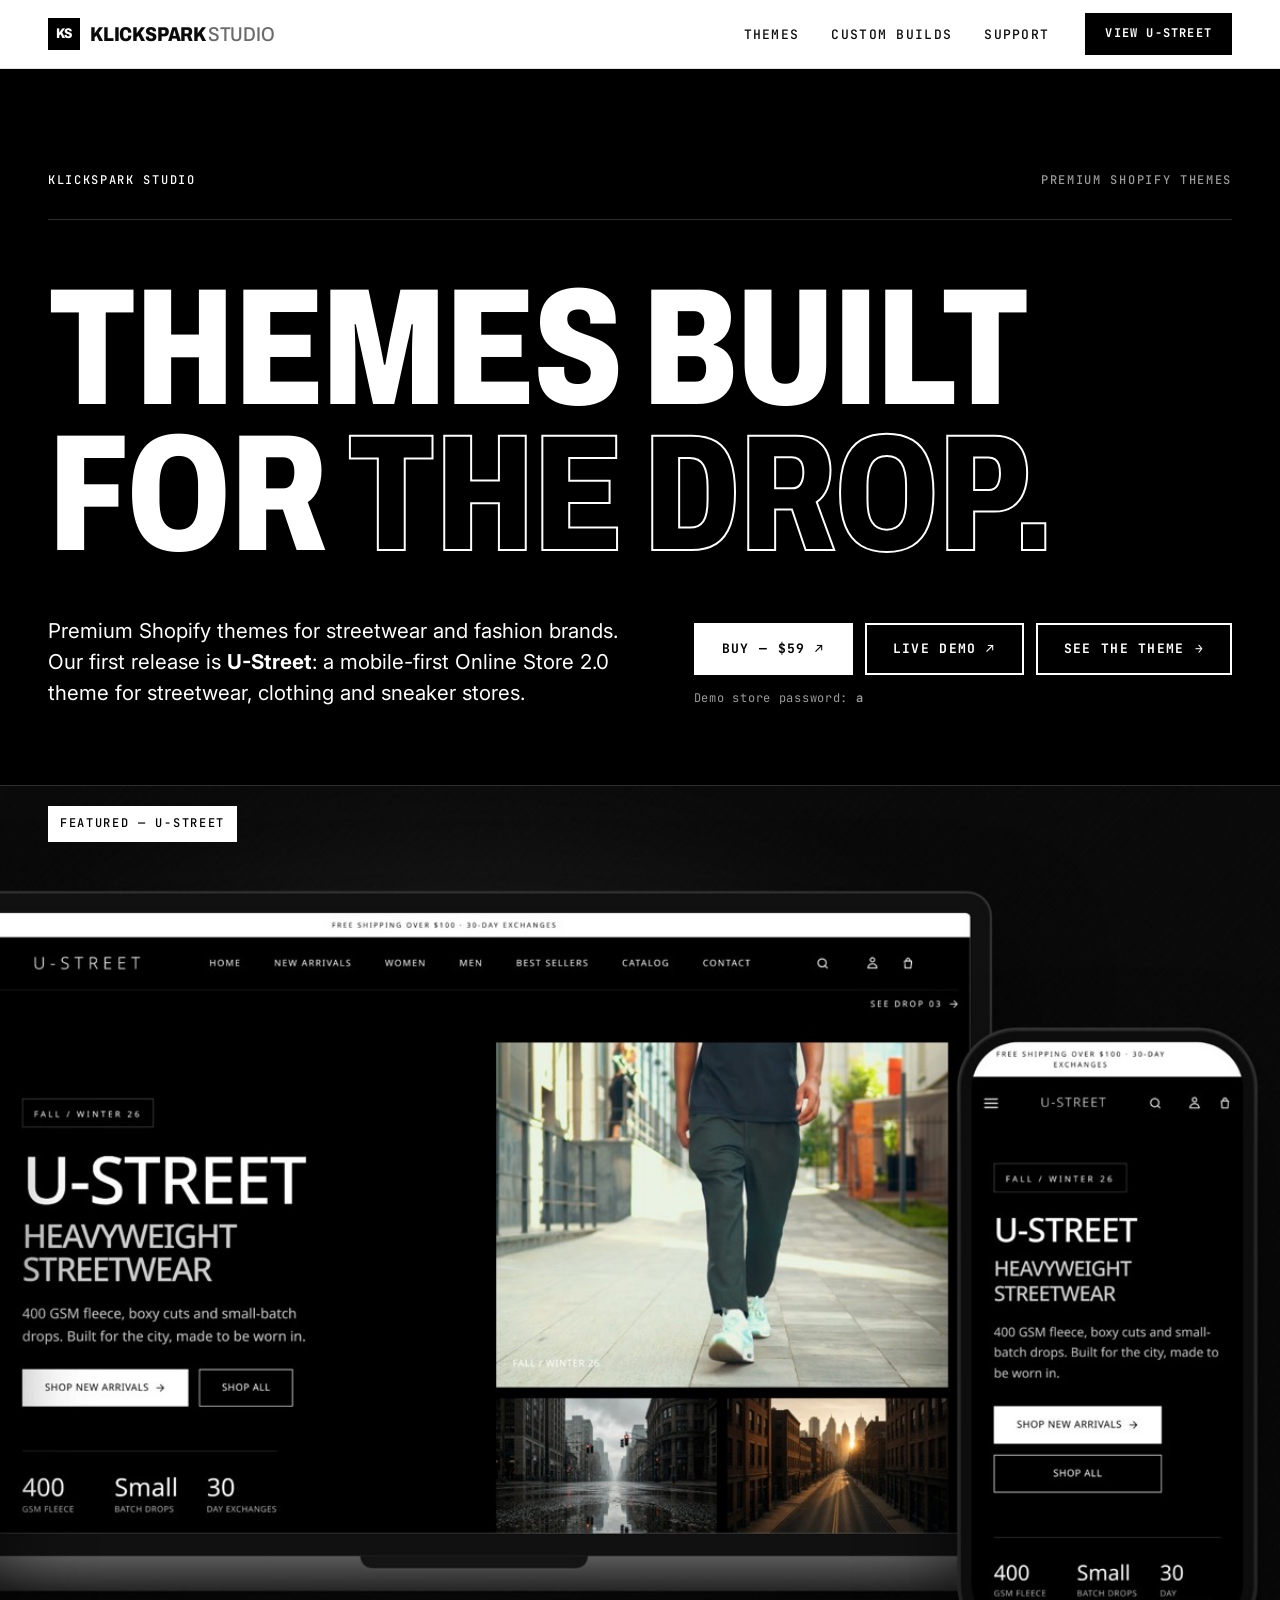
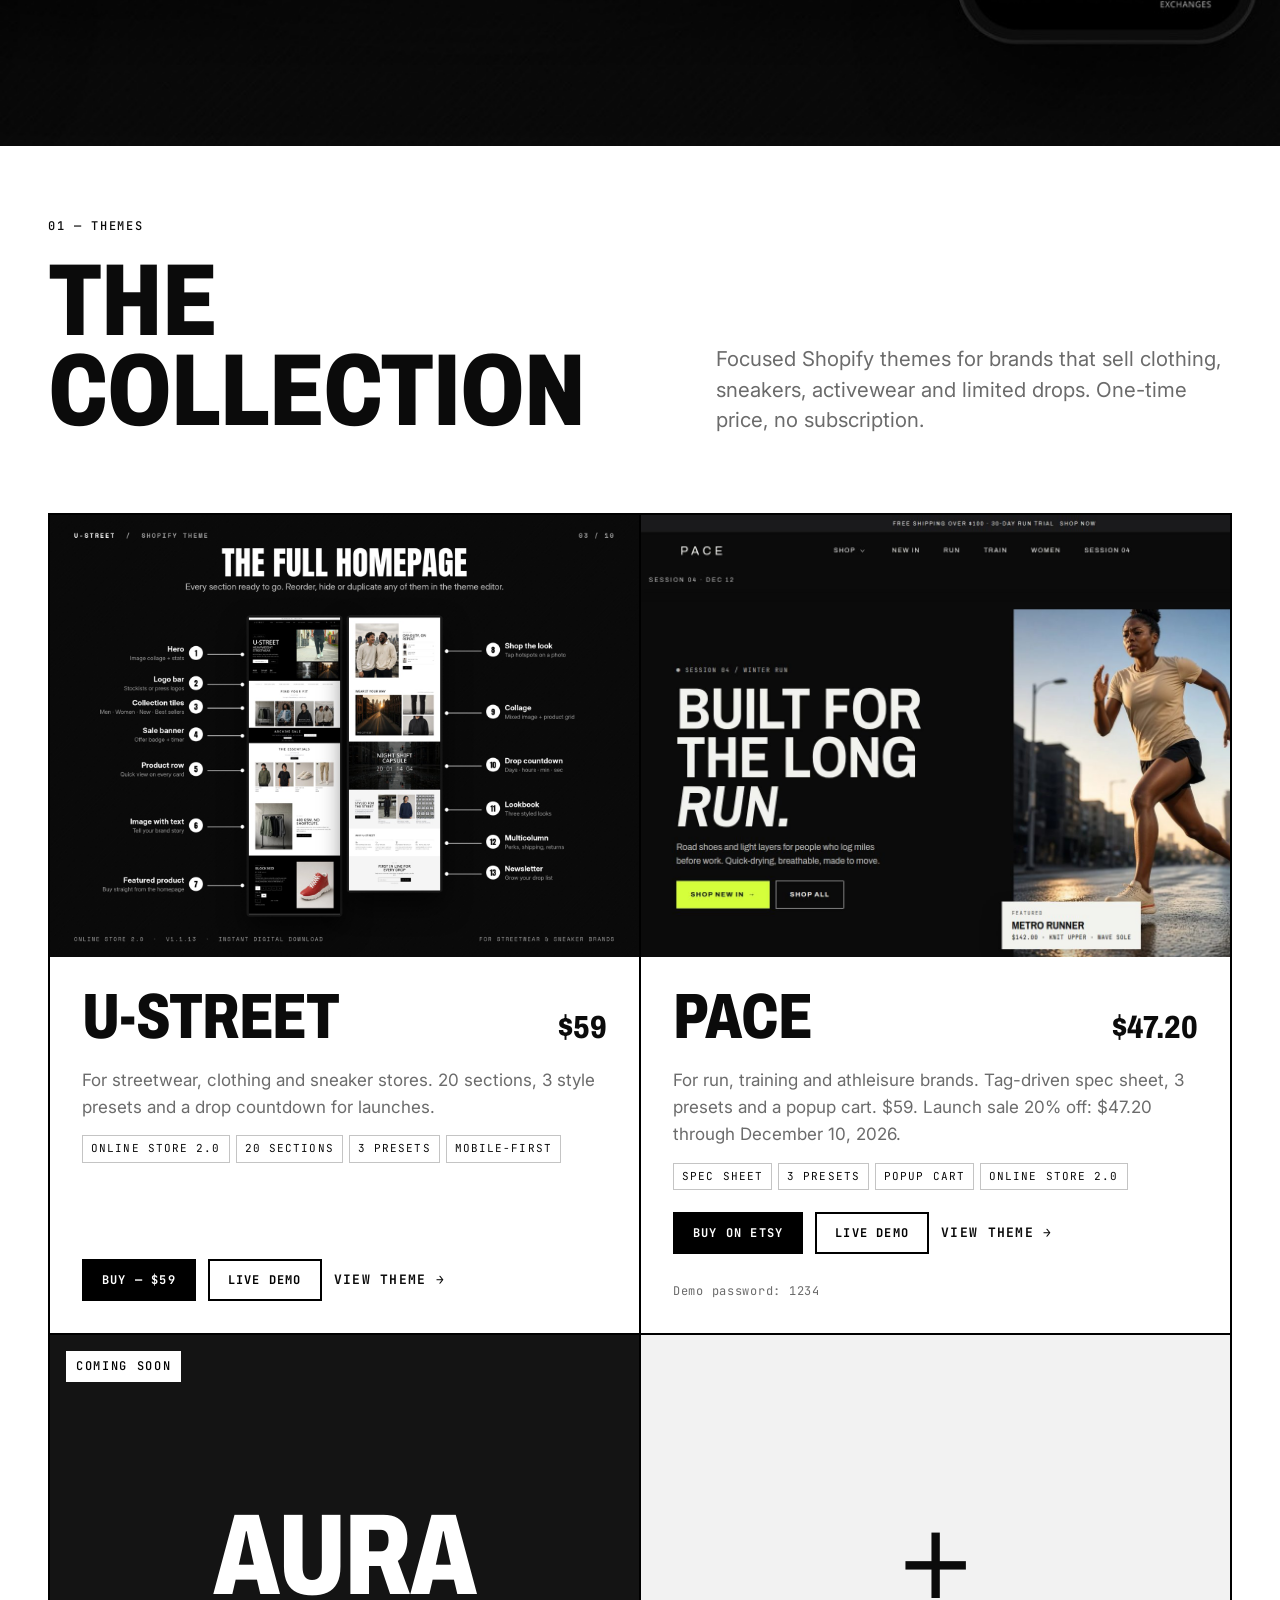
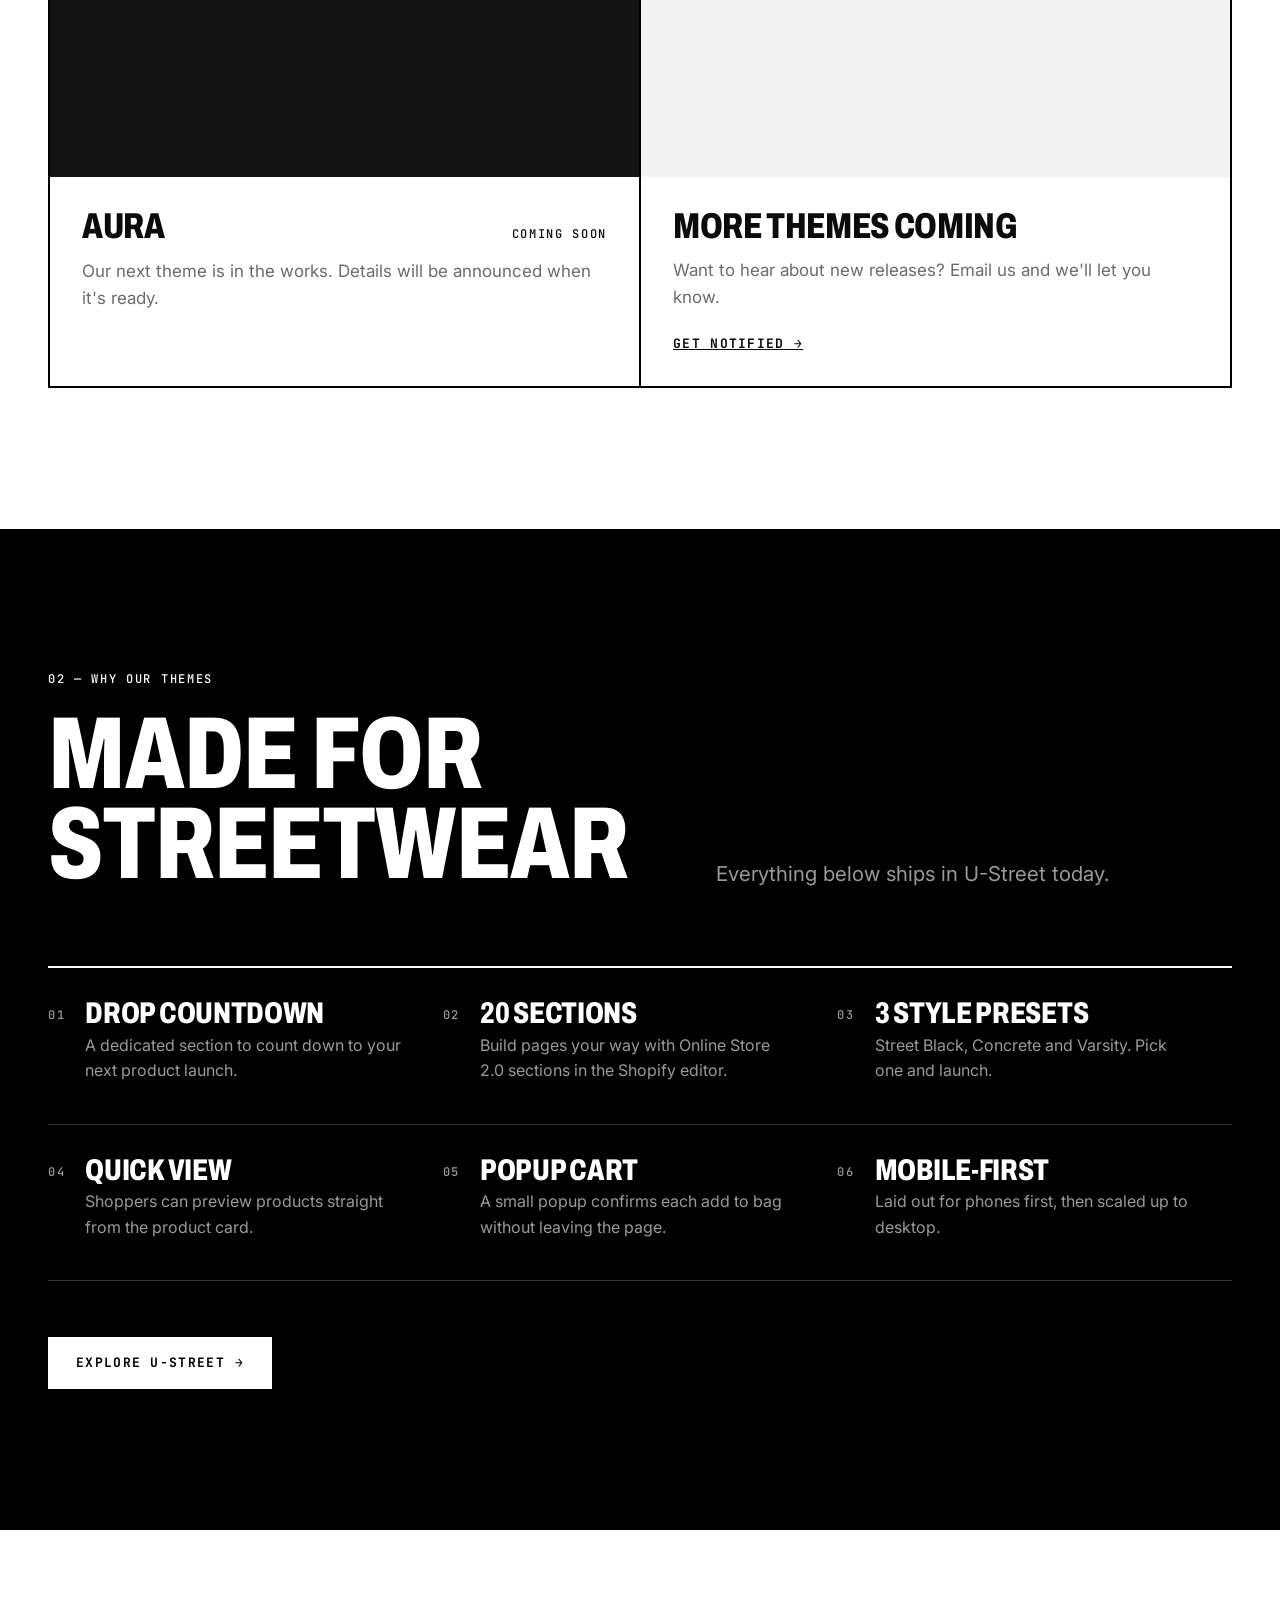
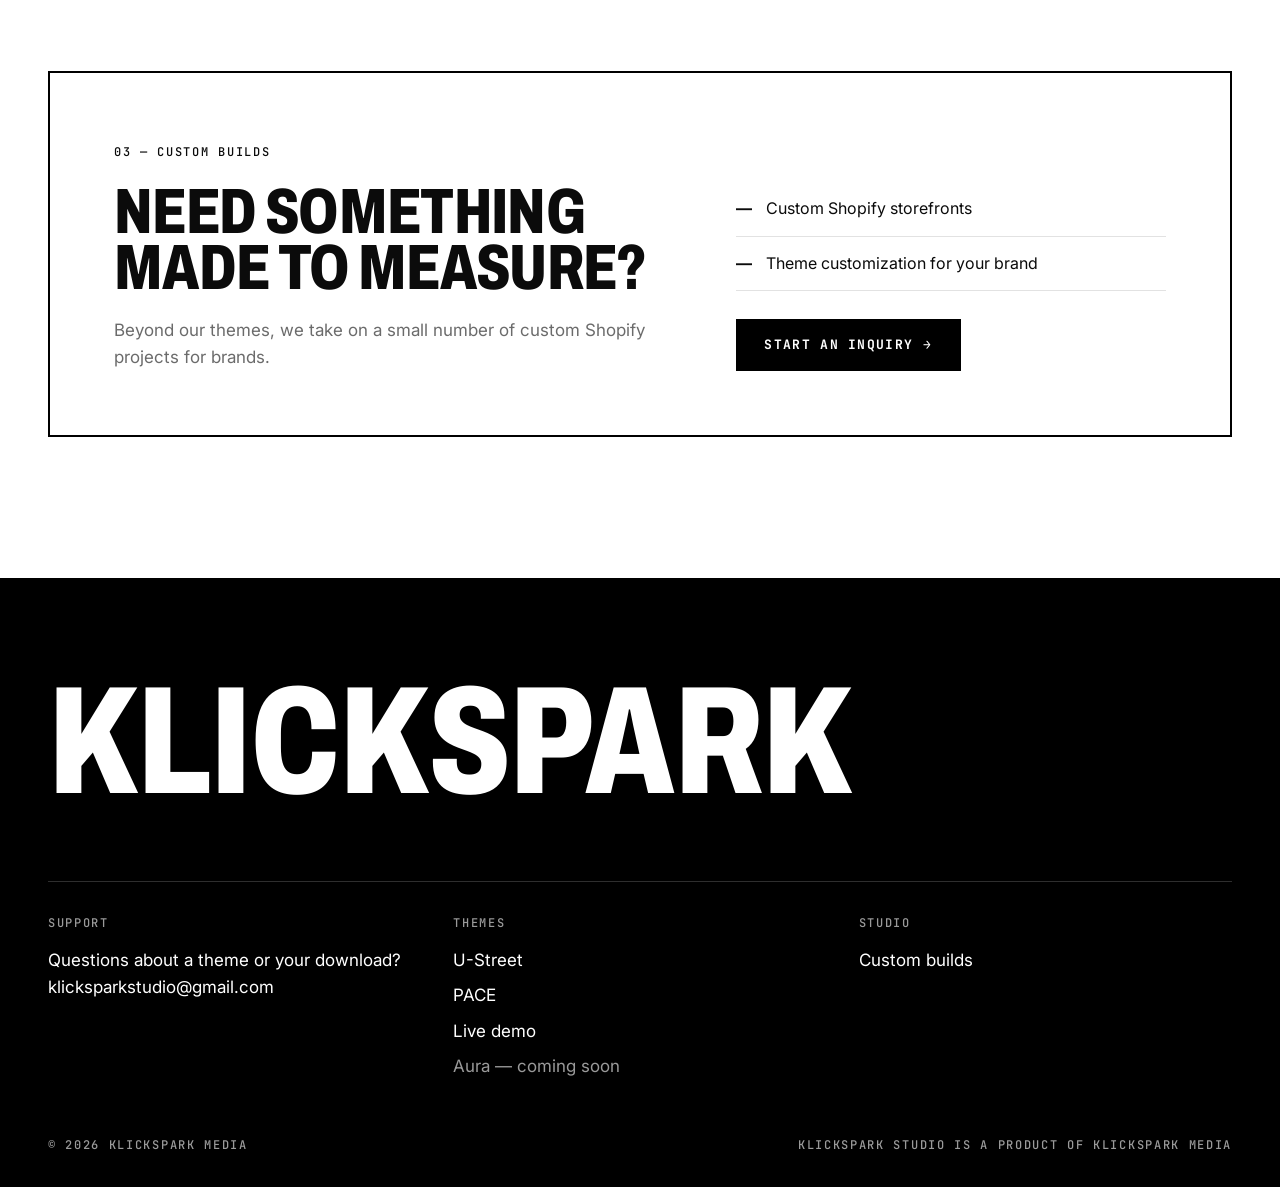
==== commit a41c2915: "PACE launch copy: live Etsy CTA, sale price, demo URL, 1.0.3 guide; remove install service" ====
--- a/index.html
+++ b/index.html
@@ -125,9 +125,9 @@
             <div class="theme-card__body">
               <div class="theme-card__row">
                 <h3 class="display h-md"><a class="theme-card__link" href="pace.html">PACE</a></h3>
-                <span class="theme-card__price">$47</span>
-              </div>
-              <p class="muted">For run, training and athleisure brands. Tag-driven spec sheet, 3 presets and a popup cart. Launch price for the first 2 weeks, then $59.</p>
+                <span class="theme-card__price">$47.20</span>
+              </div>
+              <p class="muted">For run, training and athleisure brands. Tag-driven spec sheet, 3 presets and a popup cart. $59. Launch sale 20% off: $47.20 through December 10, 2026.</p>
               <ul class="tags" aria-label="Highlights">
                 <li class="tag">Spec sheet</li>
                 <li class="tag">3 presets</li>
@@ -135,7 +135,8 @@
                 <li class="tag">Online Store 2.0</li>
               </ul>
               <div class="btn-row theme-card__actions">
-                <a href="https://ustreet-theme-test.myshopify.com" class="btn btn--sm btn--outline" target="_blank" rel="noopener">Live demo<span class="sr-only"> (opens in a new tab)</span></a>
+                <a href="https://www.etsy.com/listing/4625929717/pace-shopify-theme-for-activewear" class="btn btn--sm" target="_blank" rel="noopener">Buy on Etsy<span class="sr-only"> (opens in a new tab)</span></a>
+                <a href="https://pace.klicksparkmedia.com" class="btn btn--sm btn--outline" target="_blank" rel="noopener">Live demo<span class="sr-only"> (opens in a new tab)</span></a>
                 <span class="theme-card__cta" aria-hidden="true">View theme →</span>
               </div>
               <p class="note muted">Demo password: 1234</p>
